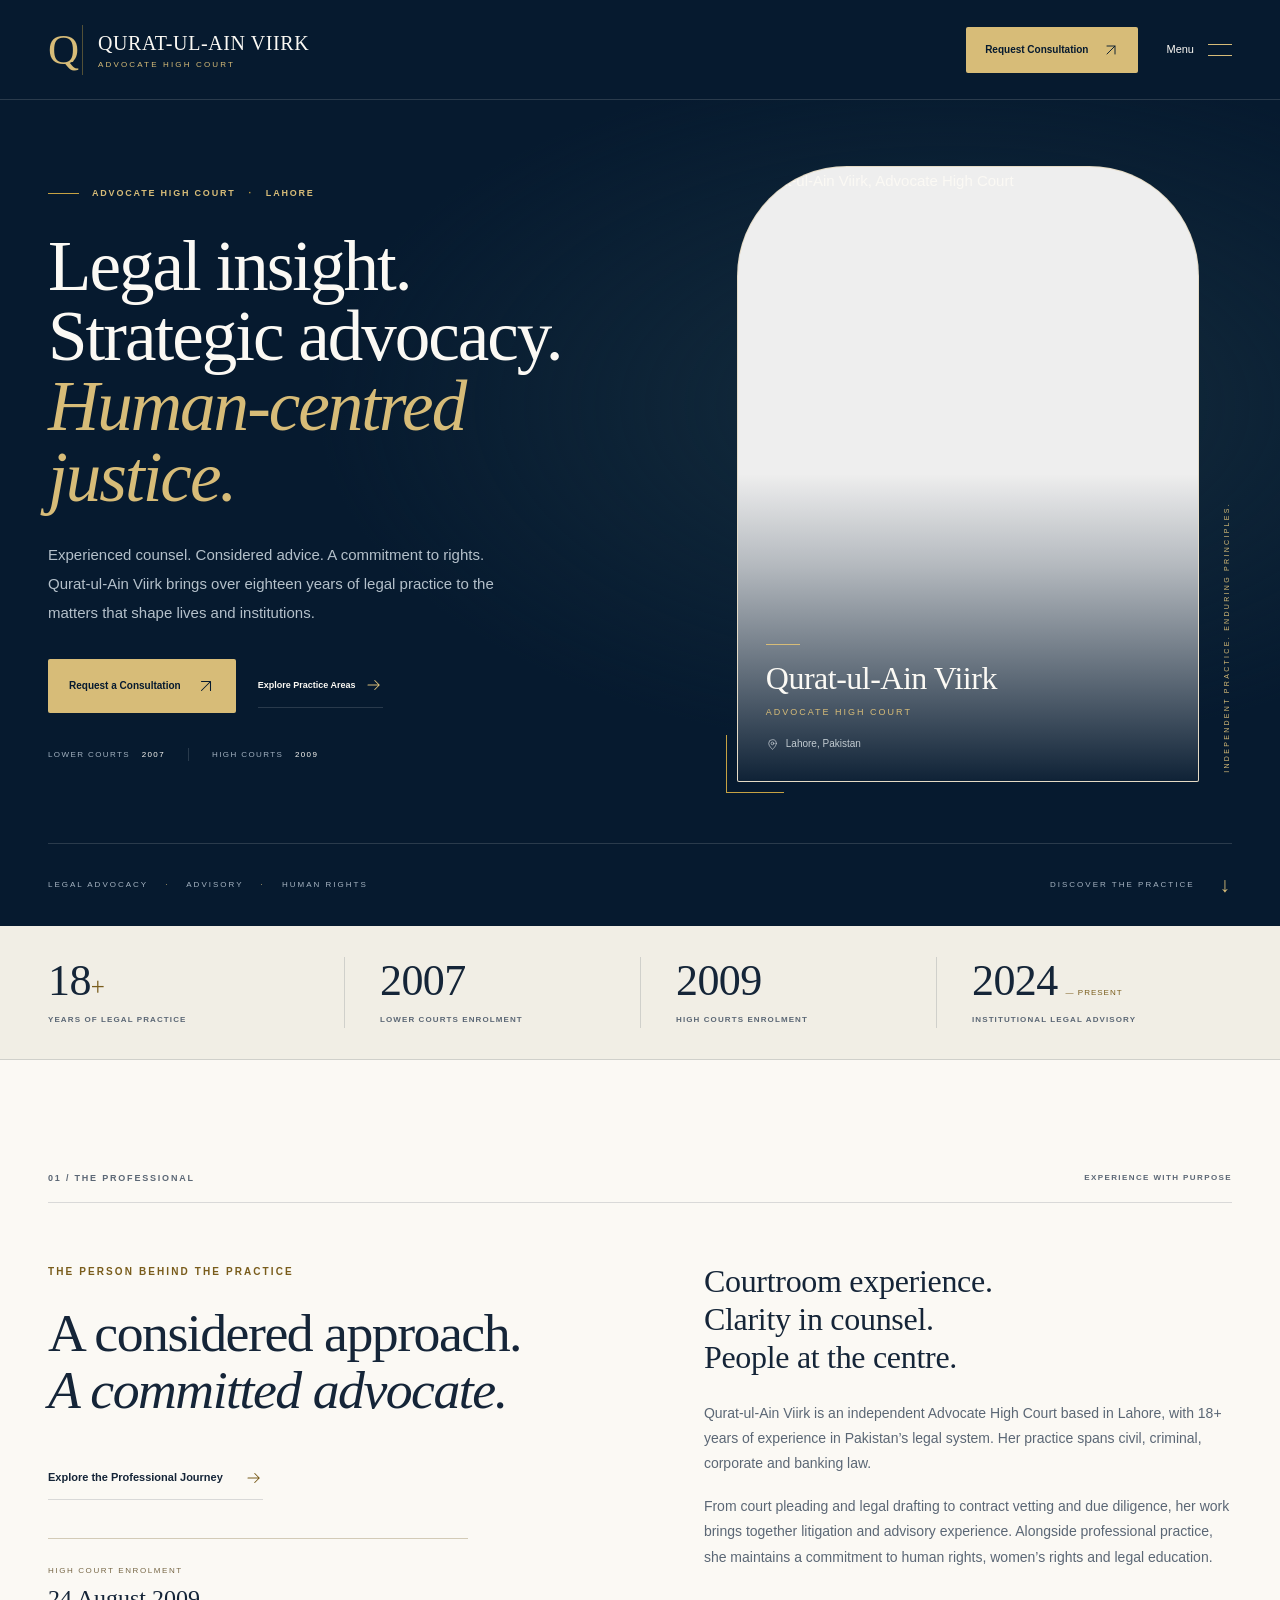
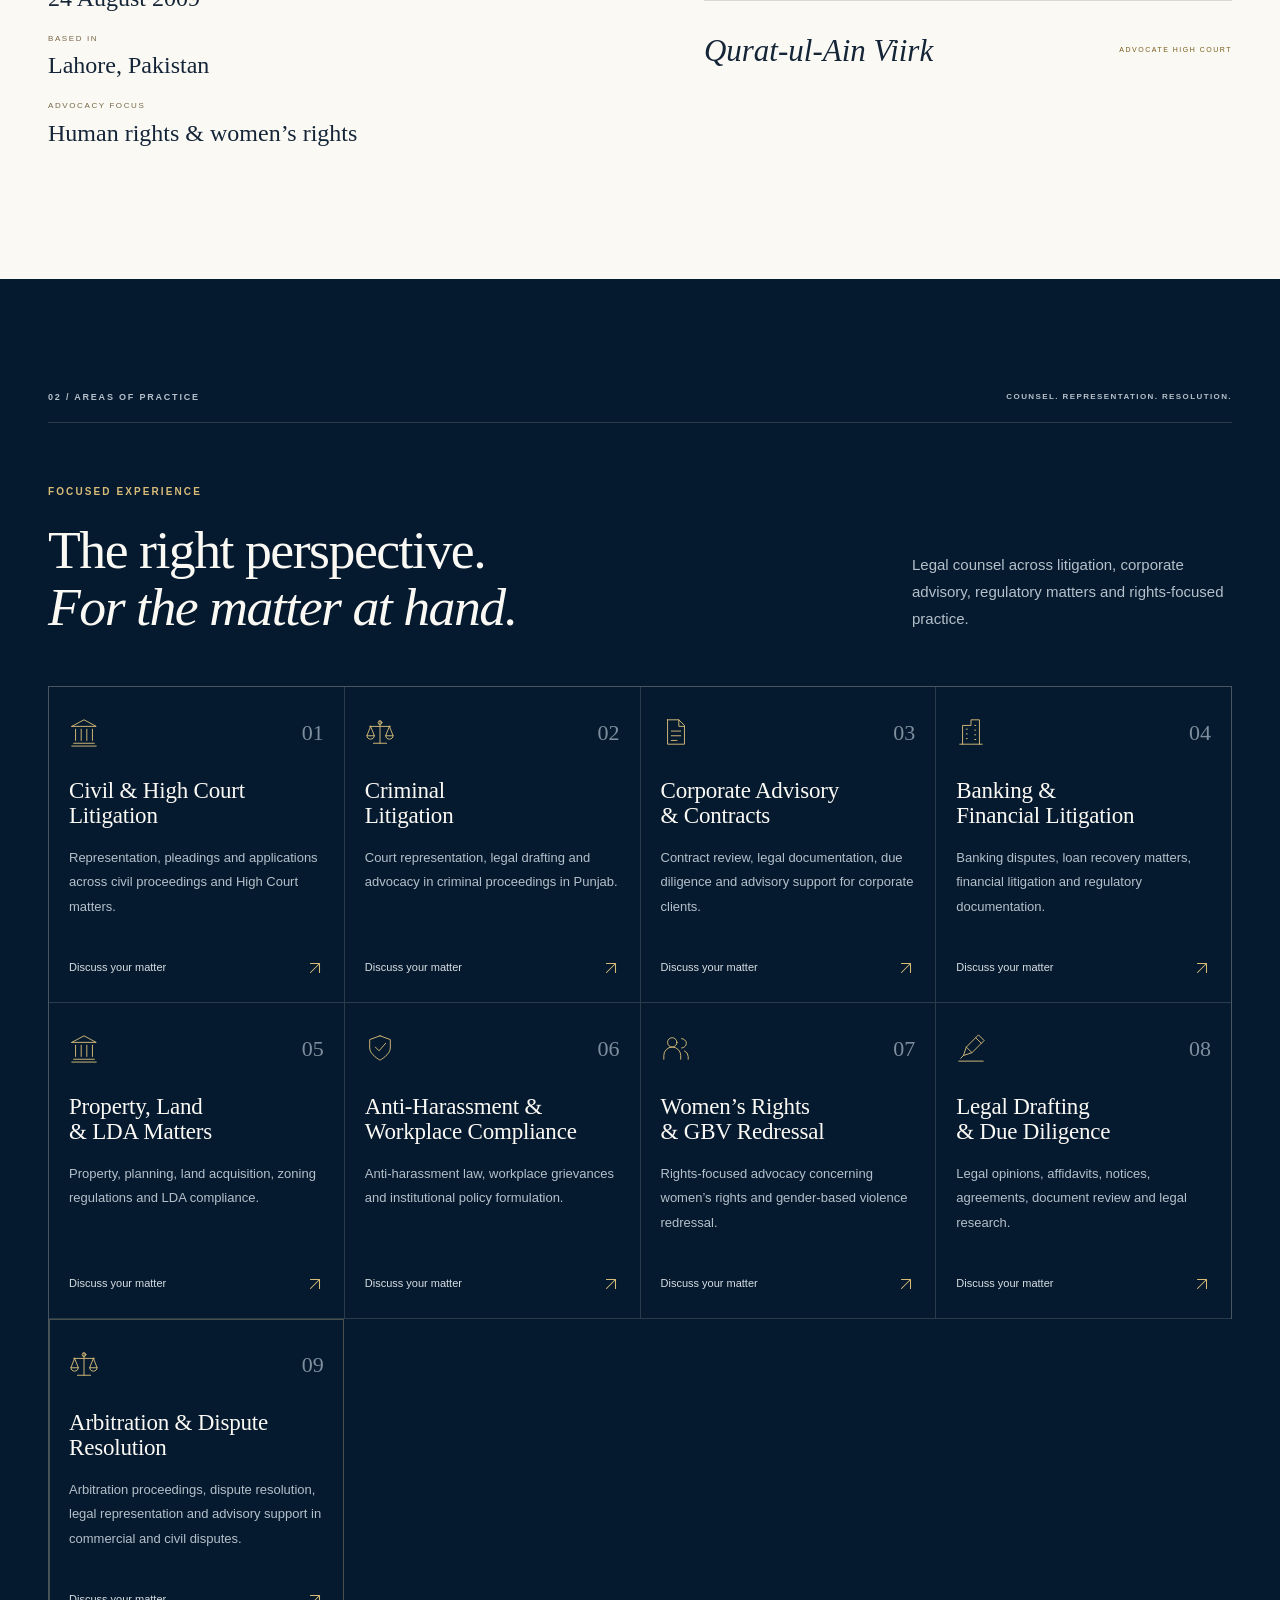
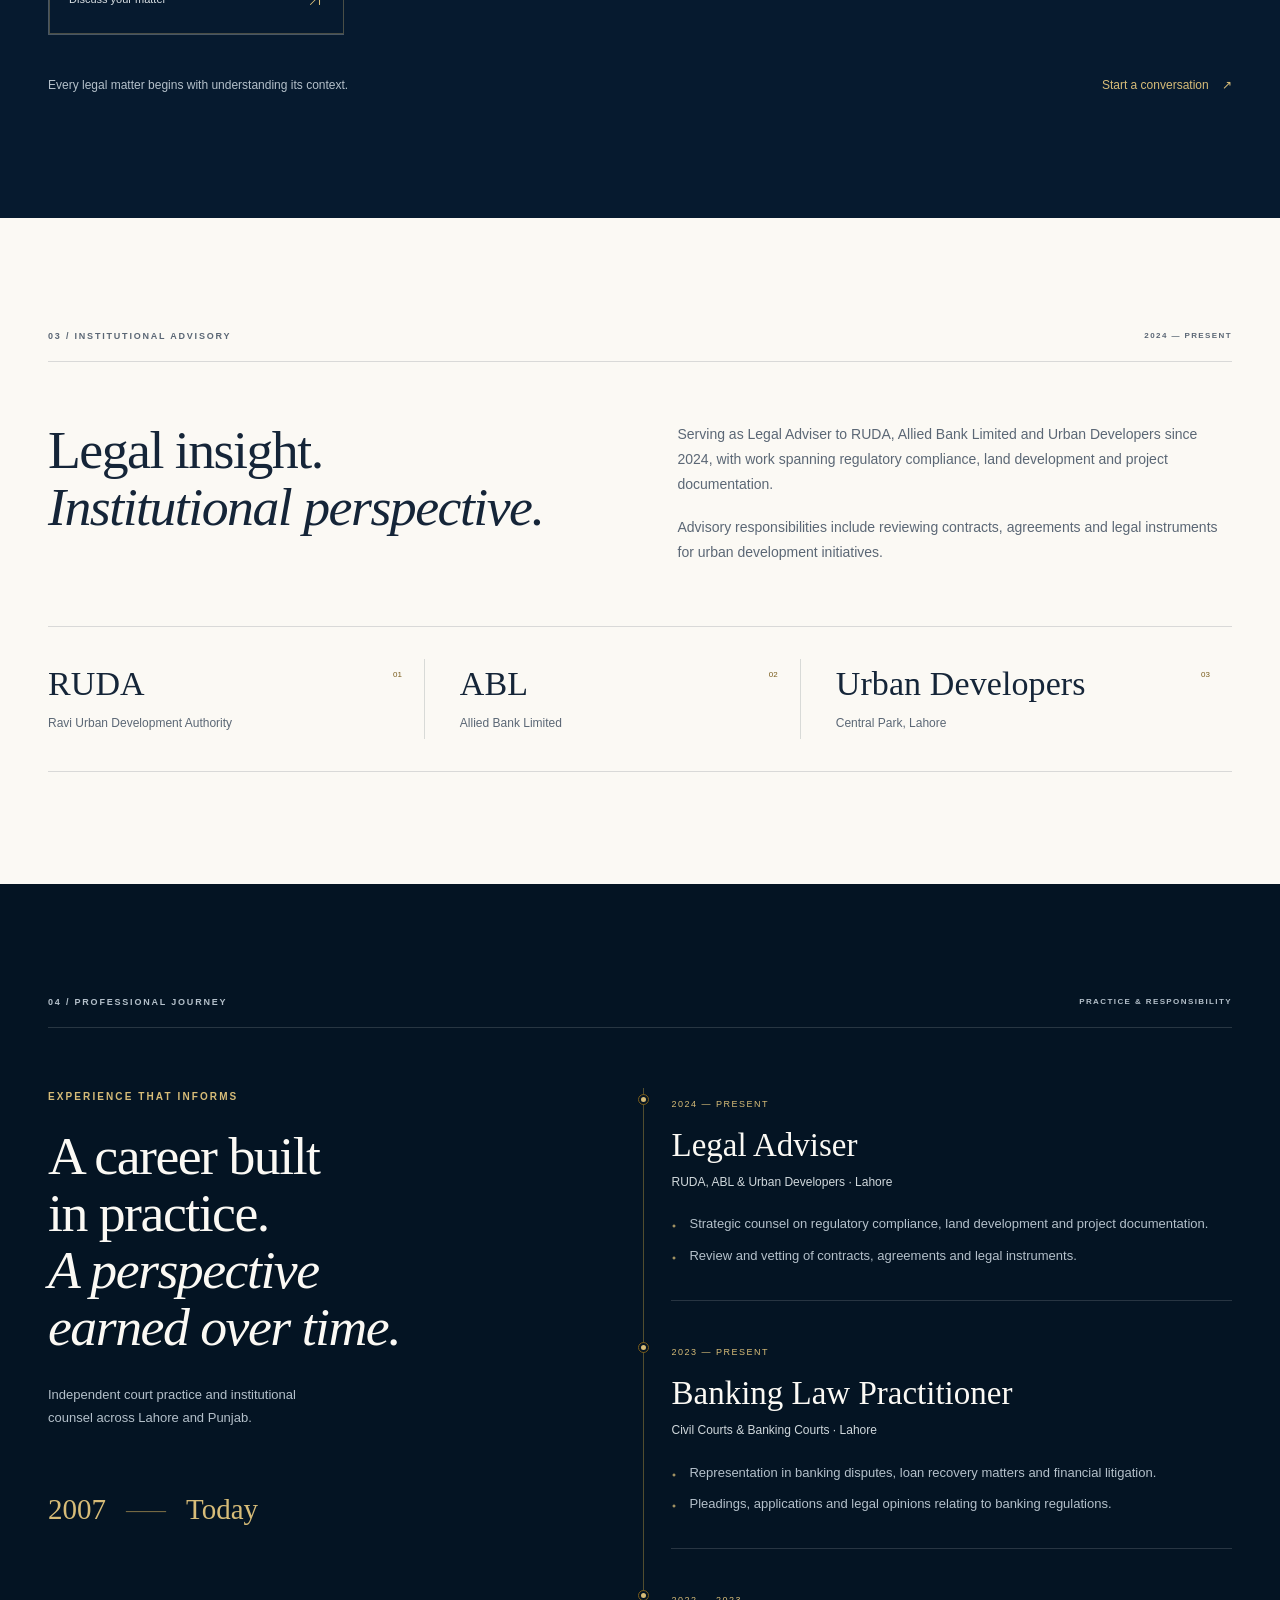
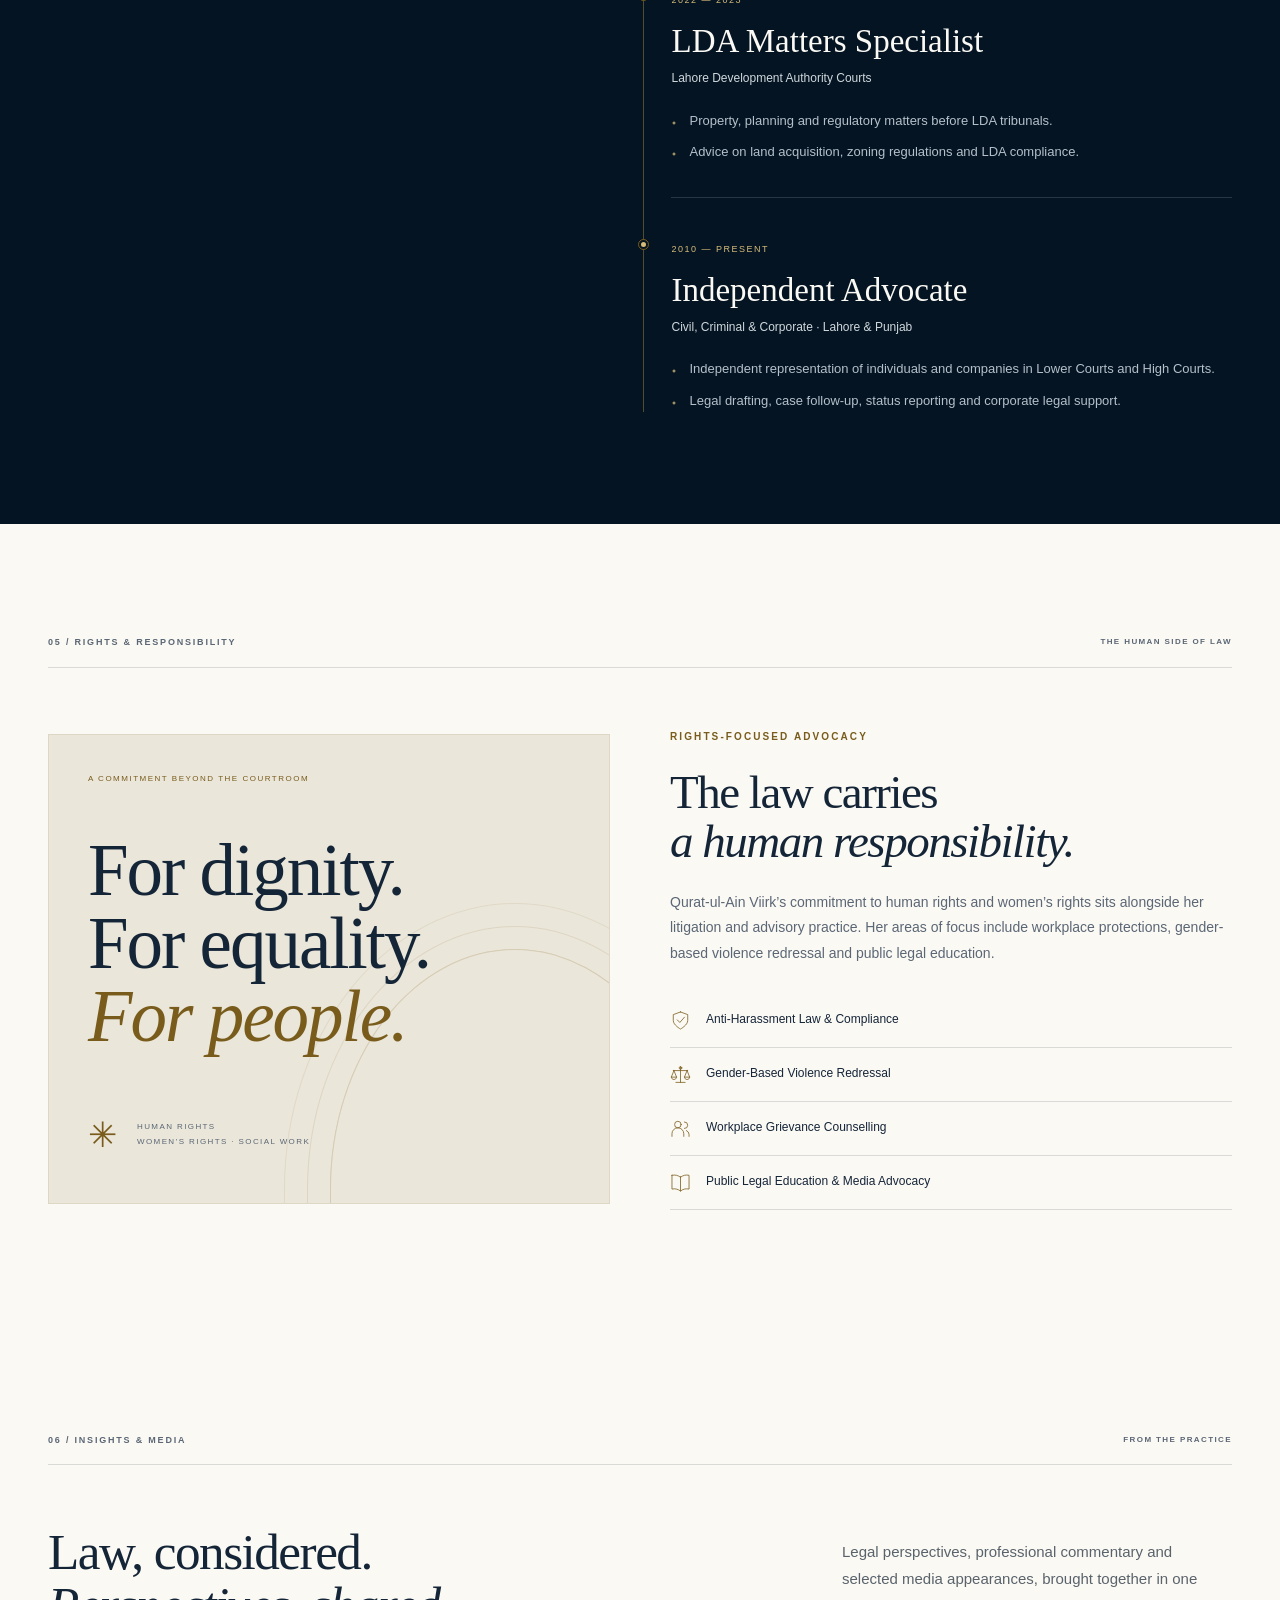
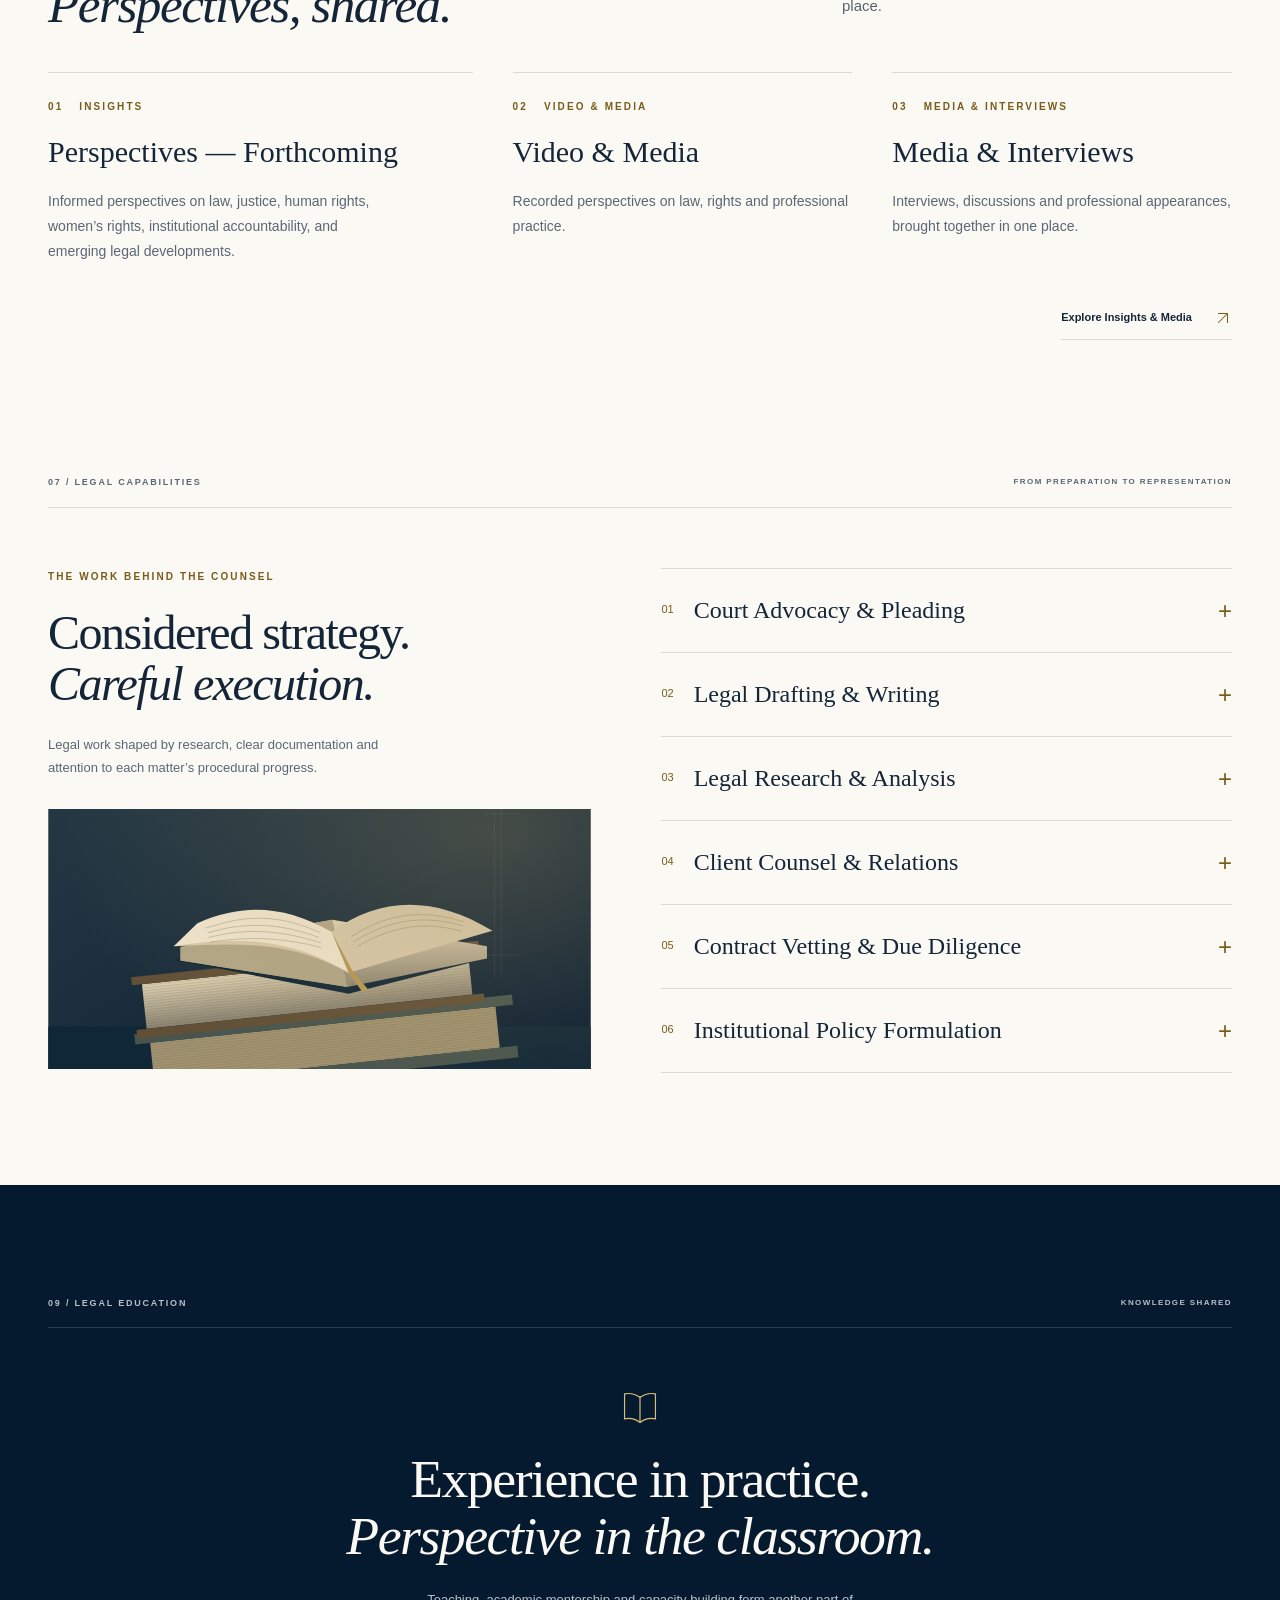
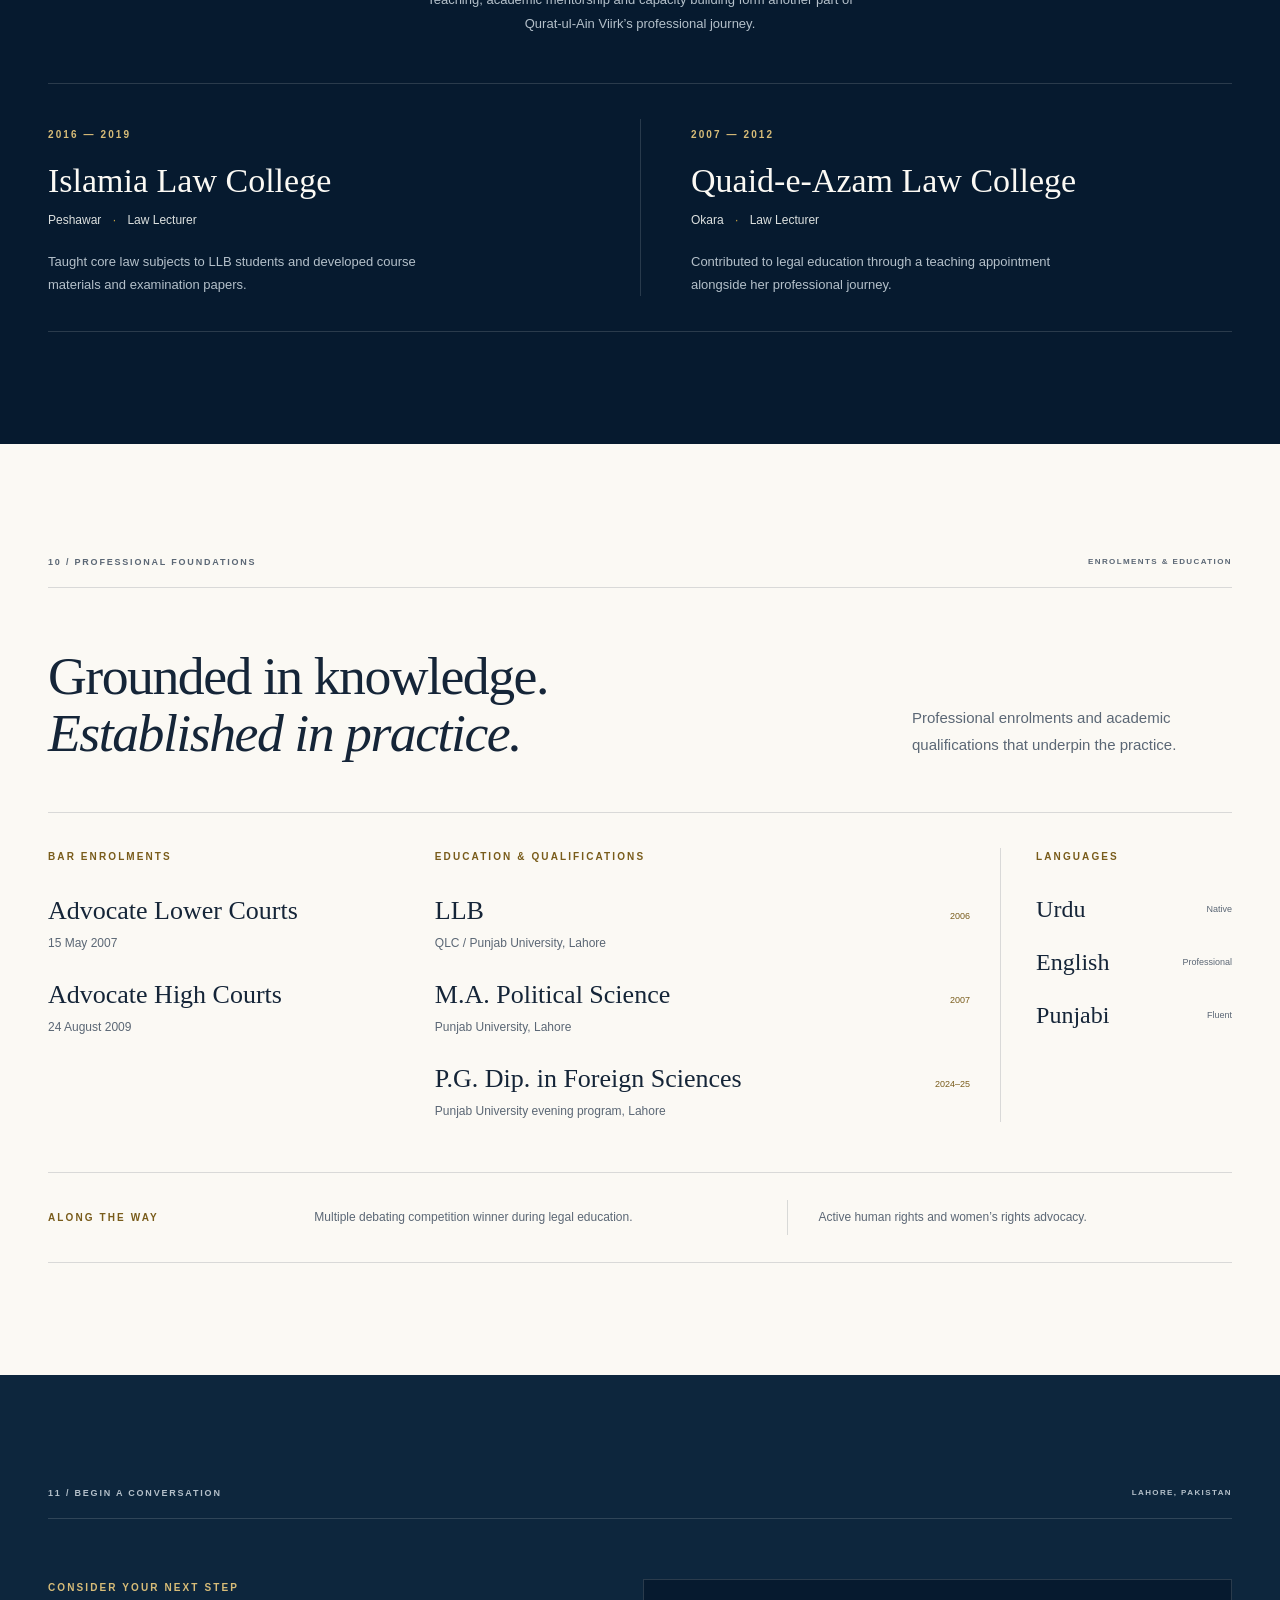
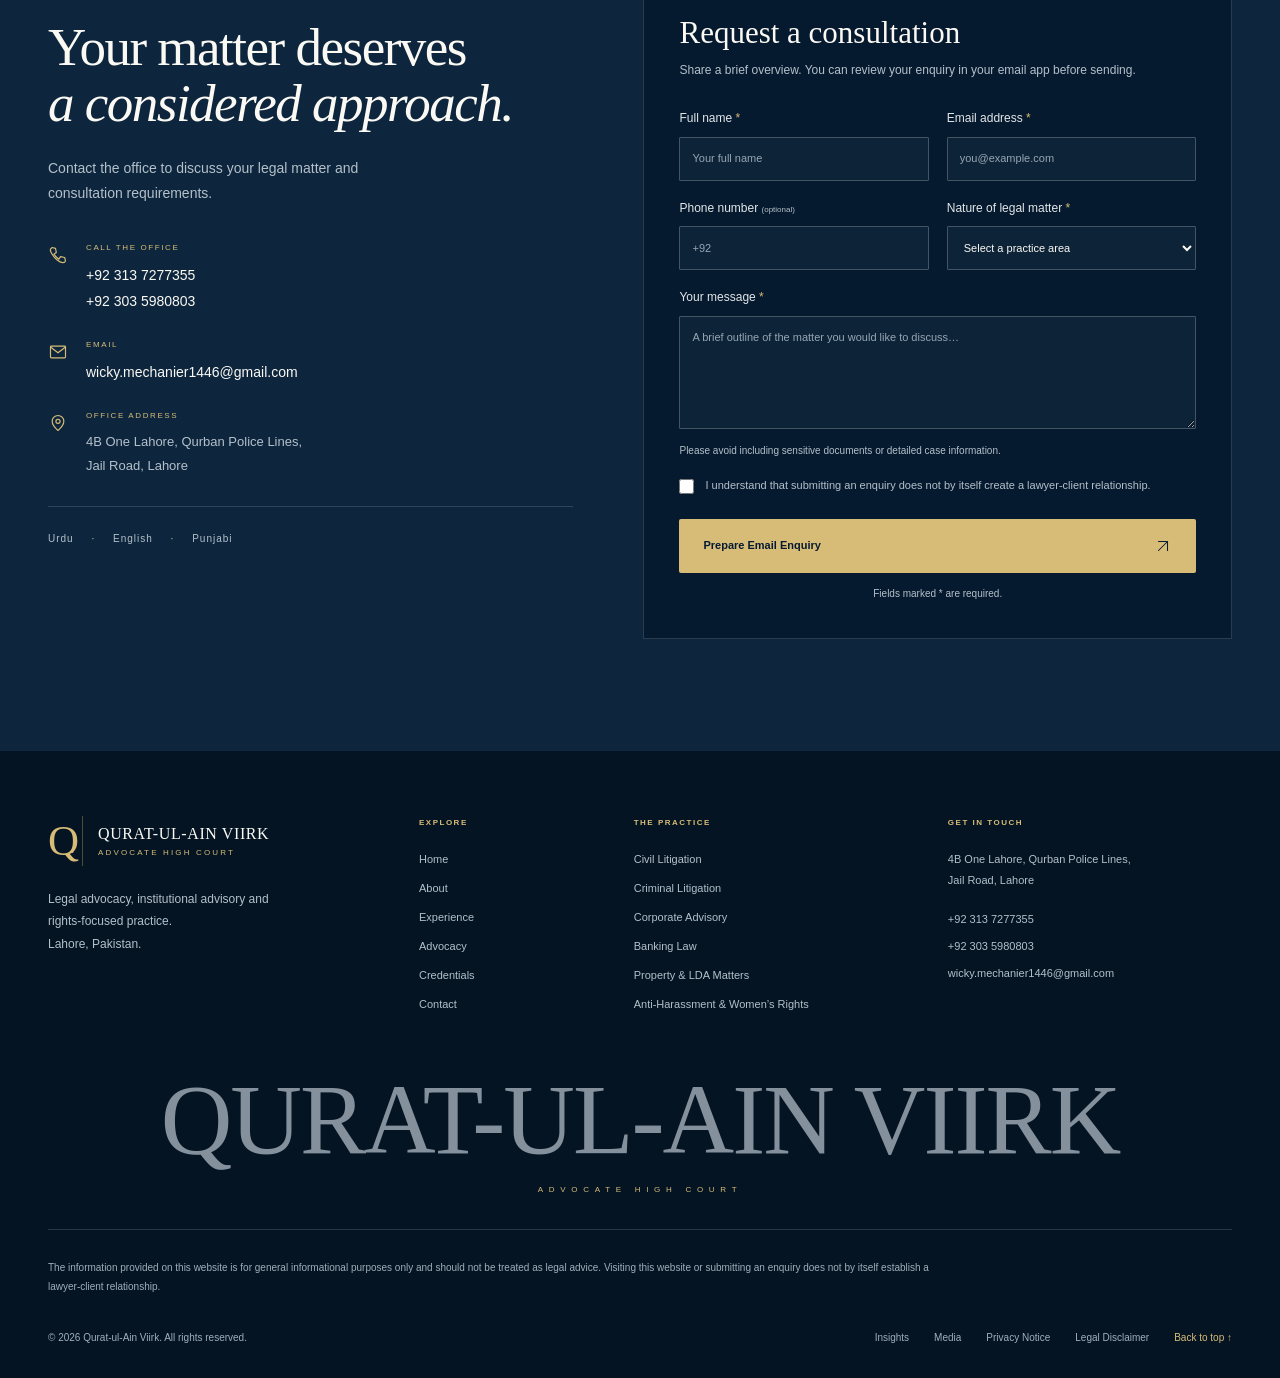
==== index.html @ 7ba07d38 "Add files via upload" ====
<!doctype html>
<html lang="en">
  <head>
    <meta charset="UTF-8" />
    <meta name="viewport" content="width=device-width, initial-scale=1" />
    <meta name="theme-color" content="#061a2f" />
    <title>
      Qurat-ul-Ain Viirk | Advocate High Court Lahore | Legal Advocacy &amp; Advisory
    </title>
    <meta
      name="description"
      content="Qurat-ul-Ain Viirk is an Advocate High Court in Lahore with 18+ years of legal experience across civil, criminal, banking, corporate, property and regulatory matters, alongside human rights and women's rights advocacy."
    />
    <meta property="og:type" content="website" />
    <meta property="og:locale" content="en_PK" />
    <meta property="og:title" content="Qurat-ul-Ain Viirk — Advocate High Court" />
    <meta
      property="og:description"
      content="Experienced legal advocacy and advisory in Lahore. Courtroom practice, institutional counsel and a commitment to human rights and women's rights."
    />
    <link rel="icon" type="image/svg+xml" href="assets/svg/favicon.svg" />
    <link
      rel="preload"
      href="assets/fonts/cormorant-garamond-medium.woff2"
      as="font"
      type="font/woff2"
      crossorigin
    />
    <link
      rel="preload"
      href="assets/fonts/manrope-variable.woff2"
      as="font"
      type="font/woff2"
      crossorigin
    />
    <link rel="stylesheet" href="style.css" />
<link rel="stylesheet" href="upgrade.css" />
    <link rel="stylesheet" href="home-insights-media.css" />
    <script src="script.js" defer></script>
    <script type="application/ld+json">
      {
        "@context": "https://schema.org",
        "@type": "Person",
        "name": "Qurat-ul-Ain Viirk",
        "jobTitle": "Advocate High Court",
        "telephone": ["+92 313 7277355", "+92 303 5980803"],
        "email": "wicky.mechanier1446@gmail.com",
        "address": {
          "@type": "PostalAddress",
          "streetAddress": "4B One Lahore, Qurban Police Lines, Jail Road",
          "addressLocality": "Lahore",
          "addressCountry": "PK"
        },
        "knowsLanguage": ["Urdu", "English", "Punjabi"]
      }
    </script>
  </head>
  <body>
    <a class="skip-link" href="#main">Skip to content</a>
    <svg
      class="icon-defs"
      xmlns="http://www.w3.org/2000/svg"
      aria-hidden="true"
    >
      <defs>
        <symbol id="icon-arrow" viewBox="0 0 24 24">
          <path d="M4 12h15m-6-6 6 6-6 6" />
        </symbol>
        <symbol id="icon-arrow-up" viewBox="0 0 24 24">
          <path d="M6 18 18 6M6 6h12v12" />
        </symbol>
        <symbol id="icon-columns" viewBox="0 0 32 32">
          <path
            d="m3 10 13-7 13 7H3Zm2 18h22M3 31h26M7 13v12m6-12v12m6-12v12m6-12v12"
          />
        </symbol>
        <symbol id="icon-scales" viewBox="0 0 32 32">
          <path
            d="M16 4v24M9 28h14M5 10h22M6 10l-4 10h8L6 10Zm20 0-4 10h8l-4-10ZM2 20c0 5 8 5 8 0m12 0c0 5 8 5 8 0"
          />
          <circle cx="16" cy="6" r="2" />
        </symbol>
        <symbol id="icon-document" viewBox="0 0 32 32">
          <path d="M7 3h12l6 6v20H7V3Zm12 0v7h6M11 15h10m-10 5h10m-10 5h6" />
        </symbol>
        <symbol id="icon-shield" viewBox="0 0 32 32">
          <path d="m16 3 11 4v9c0 7-11 13-11 13S5 23 5 16V7l11-4Z" />
          <path d="m11 15 4 4 7-8" />
        </symbol>
        <symbol id="icon-building" viewBox="0 0 32 32">
          <path
            d="M4 29h24M7 29V9h9V3h9v26M11 13h1m-1 5h1m-1 5h1m8-14h1m-1 5h1m-1 5h1m-1 5h1"
          />
        </symbol>
        <symbol id="icon-people" viewBox="0 0 32 32">
          <circle cx="12" cy="10" r="5" />
          <path
            d="M3 28v-4a9 9 0 0 1 18 0v4M22 6a5 5 0 0 1 0 10m3 3a7 7 0 0 1 4 6v3"
          />
        </symbol>
        <symbol id="icon-book" viewBox="0 0 32 32">
          <path
            d="M16 7v22M3 5c5-1 9 0 13 3 4-3 8-4 13-3v21c-5-1-9 0-13 3-4-3-8-4-13-3V5Z"
          />
        </symbol>
        <symbol id="icon-pen" viewBox="0 0 32 32">
          <path
            d="m8 24 3-9L24 2l6 6-13 13-9 3Zm3-9 6 6M21 5l6 6M3 30h26M8 24l-3 3"
          />
        </symbol>
        <symbol id="icon-pin" viewBox="0 0 24 24">
          <path d="M19 10c0 5-7 11-7 11S5 15 5 10a7 7 0 1 1 14 0Z" />
          <circle cx="12" cy="10" r="2.5" />
        </symbol>
        <symbol id="icon-phone" viewBox="0 0 24 24">
          <path
            d="m5 3 4 1 1 5-3 2c2 3 3 4 6 6l2-3 5 1 1 4c-1 3-5 3-10-1S2 7 3 5l2-2Z"
          />
        </symbol>
        <symbol id="icon-mail" viewBox="0 0 24 24">
          <rect x="3" y="5" width="18" height="14" rx="1" />
          <path d="m3 6 9 7 9-7" />
        </symbol>
      </defs>
    </svg>

    <header class="site-header" id="site-header">
      <div class="container header-inner">
        <a class="brand" href="#home" aria-label="Qurat-ul-Ain Viirk, home"
          ><span class="brand-mark" aria-hidden="true">Q<span>.</span></span
          ><span class="brand-type"
            >QURAT-UL-AIN VIIRK<small>ADVOCATE HIGH COURT</small></span
          ></a
        >
        <nav class="desktop-nav" aria-label="Main navigation"><a href="#about">Profile</a><a href="#practice">Practice</a><a href="#experience">Experience</a><a href="#advocacy">Advocacy</a><a href="insights-media.html">Insights &amp; Media</a><a href="#contact">Contact</a></nav>
        <a class="button button-gold header-cta" href="#contact"
          >Request Consultation<svg class="icon">
            <use href="#icon-arrow-up" /></svg
        ></a>
        <button
          class="menu-toggle"
          type="button"
          aria-label="Open navigation"
          aria-expanded="false"
          aria-controls="mobile-menu"
        >
          <span>Menu</span><span class="menu-lines" aria-hidden="true"></span>
        </button>
      </div>
      <div class="scroll-progress" aria-hidden="true"></div>
    </header>
    <dialog class="mobile-menu" id="mobile-menu" aria-label="Navigation">
      <div class="mobile-menu-top">
        <span class="eyebrow">QURAT-UL-AIN VIIRK</span
        ><button class="menu-close" type="button" aria-label="Close navigation">
          Close <span aria-hidden="true">×</span>
        </button>
      </div>
      <nav aria-label="Mobile navigation">
        <a href="#home">Home</a><a href="#about">About</a
        ><a href="#practice">Practice Areas</a
        ><a href="#experience">Experience</a><a href="#advocacy">Advocacy</a
        ><a href="#credentials">Credentials</a><a href="insights-media.html">Insights &amp; Media</a><a href="insights.html">Insights</a><a href="media.html">Media &amp; Interviews</a><a href="#contact">Contact</a>
      </nav>
      <a class="button button-gold" href="#contact"
        >Request a Consultation<svg class="icon">
          <use href="#icon-arrow-up" /></svg
      ></a>
      <p class="mobile-menu-location">Lahore, Pakistan · Advocate High Court</p>
    </dialog>

    <main id="main" tabindex="-1">
      <section class="hero dark" id="home" aria-labelledby="hero-title">
        <div class="container hero-grid">
          <div class="hero-copy">
            <p class="eyebrow hero-enter">
              <span class="eyebrow-line"></span>ADVOCATE HIGH COURT
              <span class="label-dot">·</span> LAHORE
            </p>
            <h1 id="hero-title" class="hero-enter">
              Legal insight.<br />Strategic advocacy.<br /><em>Human-centred</em
              ><br /><em>justice.</em>
            </h1>
            <p class="hero-description hero-enter">
              Experienced counsel. Considered advice. A commitment to rights.<br
                class="desktop-break"
              />
              Qurat-ul-Ain Viirk brings over eighteen years of legal practice to the
              matters that shape lives and institutions.
            </p>
            <div class="hero-actions hero-enter">
              <a class="button button-gold" href="#contact"
                >Request a Consultation<svg class="icon">
                  <use href="#icon-arrow-up" /></svg></a
              ><a class="text-link light-link" href="#practice"
                >Explore Practice Areas<svg class="icon">
                  <use href="#icon-arrow" /></svg
              ></a>
            </div>
            <div class="hero-enrolments hero-enter">
              <span>LOWER COURTS <b>2007</b></span
              ><i aria-hidden="true"></i><span>HIGH COURTS <b>2009</b></span>
            </div>
          </div>
          <figure class="hero-visual hero-enter">
            <div class="visual-frame">
              <!-- Supplied client portrait; original facial detail preserved. -->
              <picture class="client-portrait">
                <source type="image/avif" srcset="assets/images/portrait-480.avif 480w, assets/images/portrait-800.avif 800w, assets/images/portrait-1186.avif 1186w" sizes="(max-width: 700px) 90vw, (max-width: 1100px) 40vw, 440px">
                <source type="image/webp" srcset="assets/images/portrait-480.webp 480w, assets/images/portrait-800.webp 800w, assets/images/portrait-1186.webp 1186w" sizes="(max-width: 700px) 90vw, (max-width: 1100px) 40vw, 440px">
                <img src="assets/images/portrait-800.jpg" srcset="assets/images/portrait-480.jpg 480w, assets/images/portrait-800.jpg 800w, assets/images/portrait-1186.jpg 1186w" sizes="(max-width: 700px) 90vw, (max-width: 1100px) 40vw, 440px" width="1186" height="1582" alt="Qurat-ul-Ain Viirk, Advocate High Court" fetchpriority="high" decoding="async">
              </picture>
              <div class="profile-caption">
                <span class="caption-rule"></span>
                <h2>Qurat-ul-Ain Viirk</h2>
                <p>ADVOCATE HIGH COURT</p>
                <span class="caption-location"
                  ><svg class="icon"><use href="#icon-pin" /></svg>Lahore,
                  Pakistan</span
                >
              </div>
            </div>
            <span class="visual-side-note"
              >INDEPENDENT PRACTICE. ENDURING PRINCIPLES.</span
            >
            <span class="visual-corner" aria-hidden="true"></span>
          </figure>
        </div>
        <div class="container hero-bottom">
          <span>LEGAL ADVOCACY <i>·</i> ADVISORY <i>·</i> HUMAN RIGHTS</span
          ><a href="#about"
            >DISCOVER THE PRACTICE <span aria-hidden="true">↓</span></a
          >
        </div>
      </section>

      <div class="credibility-strip" aria-label="Professional overview">
        <div class="container credibility-grid">
          <div>
            <p>18<span>+</span></p>
            <span>YEARS OF LEGAL PRACTICE</span>
          </div>
          <div>
            <p>2007</p>
            <span>LOWER COURTS ENROLMENT</span>
          </div>
          <div>
            <p>2009</p>
            <span>HIGH COURTS ENROLMENT</span>
          </div>
          <div>
            <p>2024<span>— PRESENT</span></p>
            <span>INSTITUTIONAL LEGAL ADVISORY</span>
          </div>
        </div>
      </div>

      <section
        class="section profile-section"
        id="about"
        aria-labelledby="about-title"
      >
        <div class="container">
          <div class="section-label">
            <span>01 / THE PROFESSIONAL</span
            ><span>EXPERIENCE WITH PURPOSE</span>
          </div>
          <div class="profile-grid">
            <div data-reveal>
              <p class="eyebrow">THE PERSON BEHIND THE PRACTICE</p>
              <h2 id="about-title">
                A considered approach.<br /><em>A committed advocate.</em>
              </h2>
              <a class="text-link" href="#experience"
                >Explore the Professional Journey<svg class="icon">
                  <use href="#icon-arrow" /></svg
              ></a>
            <dl class="profile-facts"><div><dt>HIGH COURT ENROLMENT</dt><dd>24 August 2009</dd></div><div><dt>BASED IN</dt><dd>Lahore, Pakistan</dd></div><div><dt>ADVOCACY FOCUS</dt><dd>Human rights &amp; women’s rights</dd></div></dl></div>
            <div class="profile-copy" data-reveal>
              <p class="lead">
                Courtroom experience.<br />Clarity in counsel.<br />People at
                the centre.
              </p>
              <p>
                Qurat-ul-Ain Viirk is an independent Advocate High Court based in
                Lahore, with 18+ years of experience in Pakistan’s legal system.
                Her practice spans civil, criminal, corporate and banking law.
              </p>
              <p>
                From court pleading and legal drafting to contract vetting and
                due diligence, her work brings together litigation and advisory
                experience. Alongside professional practice, she maintains a
                commitment to human rights, women’s rights and legal education.
              </p>
              <div class="profile-signoff">
                <span>Qurat-ul-Ain Viirk</span><small>ADVOCATE HIGH COURT</small>
              </div>
            </div>
          </div>
        </div>
      </section>

      <section
        class="section practice-section dark"
        id="practice"
        aria-labelledby="practice-title"
      >
        <div class="container">
          <div class="section-label">
            <span>02 / AREAS OF PRACTICE</span
            ><span>COUNSEL. REPRESENTATION. RESOLUTION.</span>
          </div>
          <div class="section-heading" data-reveal>
            <div>
              <p class="eyebrow">FOCUSED EXPERIENCE</p>
              <h2 id="practice-title">
                The right perspective.<br /><em>For the matter at hand.</em>
              </h2>
            </div>
            <p>
              Legal counsel across litigation, corporate advisory, regulatory
              matters and rights-focused practice.
            </p>
          </div>
          <div class="practice-grid">
            <a
              class="practice-card"
              href="#contact"
              data-matter="Civil Matter"
              data-reveal
              ><div class="card-top">
                <svg class="practice-icon"><use href="#icon-columns" /></svg
                ><span>01</span>
              </div>
              <h3>Civil &amp; High Court<br />Litigation</h3>
              <p>
                Representation, pleadings and applications across civil
                proceedings and High Court matters.
              </p>
              <span class="card-link"
                >Discuss your matter<svg class="icon">
                  <use href="#icon-arrow-up" /></svg></span
            ></a>
            <a
              class="practice-card"
              href="#contact"
              data-matter="Criminal Matter"
              data-reveal
              ><div class="card-top">
                <svg class="practice-icon"><use href="#icon-scales" /></svg
                ><span>02</span>
              </div>
              <h3>Criminal<br />Litigation</h3>
              <p>
                Court representation, legal drafting and advocacy in criminal
                proceedings in Punjab.
              </p>
              <span class="card-link"
                >Discuss your matter<svg class="icon">
                  <use href="#icon-arrow-up" /></svg></span
            ></a>
            <a
              class="practice-card"
              href="#contact"
              data-matter="Corporate / Contract Matter"
              data-reveal
              ><div class="card-top">
                <svg class="practice-icon"><use href="#icon-document" /></svg
                ><span>03</span>
              </div>
              <h3>Corporate Advisory<br />&amp; Contracts</h3>
              <p>
                Contract review, legal documentation, due diligence and advisory
                support for corporate clients.
              </p>
              <span class="card-link"
                >Discuss your matter<svg class="icon">
                  <use href="#icon-arrow-up" /></svg></span
            ></a>
            <a
              class="practice-card"
              href="#contact"
              data-matter="Banking Matter"
              data-reveal
              ><div class="card-top">
                <svg class="practice-icon"><use href="#icon-building" /></svg
                ><span>04</span>
              </div>
              <h3>Banking &amp;<br />Financial Litigation</h3>
              <p>
                Banking disputes, loan recovery matters, financial litigation
                and regulatory documentation.
              </p>
              <span class="card-link"
                >Discuss your matter<svg class="icon">
                  <use href="#icon-arrow-up" /></svg></span
            ></a>
            <a
              class="practice-card"
              href="#contact"
              data-matter="Property / LDA Matter"
              data-reveal
              ><div class="card-top">
                <svg class="practice-icon"><use href="#icon-columns" /></svg
                ><span>05</span>
              </div>
              <h3>Property, Land<br />&amp; LDA Matters</h3>
              <p>
                Property, planning, land acquisition, zoning regulations and LDA
                compliance.
              </p>
              <span class="card-link"
                >Discuss your matter<svg class="icon">
                  <use href="#icon-arrow-up" /></svg></span
            ></a>
            <a
              class="practice-card"
              href="#contact"
              data-matter="Workplace / Anti-Harassment"
              data-reveal
              ><div class="card-top">
                <svg class="practice-icon"><use href="#icon-shield" /></svg
                ><span>06</span>
              </div>
              <h3>Anti-Harassment &amp;<br />Workplace Compliance</h3>
              <p>
                Anti-harassment law, workplace grievances and institutional
                policy formulation.
              </p>
              <span class="card-link"
                >Discuss your matter<svg class="icon">
                  <use href="#icon-arrow-up" /></svg></span
            ></a>
            <a
              class="practice-card"
              href="#contact"
              data-matter="Women's Rights / GBV"
              data-reveal
              ><div class="card-top">
                <svg class="practice-icon"><use href="#icon-people" /></svg
                ><span>07</span>
              </div>
              <h3>Women’s Rights<br />&amp; GBV Redressal</h3>
              <p>
                Rights-focused advocacy concerning women’s rights and
                gender-based violence redressal.
              </p>
              <span class="card-link"
                >Discuss your matter<svg class="icon">
                  <use href="#icon-arrow-up" /></svg></span
            ></a>
            <a
              class="practice-card"
              href="#contact"
              data-matter="Other"
              data-reveal
              ><div class="card-top">
                <svg class="practice-icon"><use href="#icon-pen" /></svg
                ><span>08</span>
              </div>
              <h3>Legal Drafting<br />&amp; Due Diligence</h3>
              <p>
                Legal opinions, affidavits, notices, agreements, document review
                and legal research.
              </p>
              <span class="card-link"
                >Discuss your matter<svg class="icon">
                  <use href="#icon-arrow-up" /></svg></span
            ></a>
            <a
              class="practice-card"
              href="#contact"
              data-matter="Arbitration &amp; Dispute Resolution"
              data-reveal
              ><div class="card-top">
                <svg class="practice-icon"><use href="#icon-scales" /></svg
                ><span>09</span>
              </div>
              <h3>Arbitration &amp; Dispute Resolution</h3>
              <p>
                Arbitration proceedings, dispute resolution, legal
                representation and advisory support in commercial and civil
                disputes.
              </p>
              <span class="card-link"
                >Discuss your matter<svg class="icon">
                  <use href="#icon-arrow-up" /></svg></span
            ></a>
          </div>
          <p class="practice-note">
            Every legal matter begins with understanding its context.<a
              href="#contact"
              >Start a conversation <span aria-hidden="true">↗</span></a
            >
          </p>
        </div>
      </section>

      <section
        class="section advisory-section"
        aria-labelledby="advisory-title"
      >
        <div class="container">
          <div class="section-label">
            <span>03 / INSTITUTIONAL ADVISORY</span><span>2024 — PRESENT</span>
          </div>
          <div class="advisory-intro" data-reveal>
            <h2 id="advisory-title">
              Legal insight.<br /><em>Institutional perspective.</em>
            </h2>
            <div>
              <p>
                Serving as Legal Adviser to RUDA, Allied Bank Limited and Urban
                Developers since 2024, with work spanning regulatory compliance,
                land development and project documentation.
              </p>
              <p>
                Advisory responsibilities include reviewing contracts,
                agreements and legal instruments for urban development
                initiatives.
              </p>
            </div>
          </div>
          <div class="institutions" data-reveal>
            <div>
              <span class="institution-index">01</span>
              <h3>RUDA</h3>
              <p>Ravi Urban Development Authority</p>
            </div>
            <div>
              <span class="institution-index">02</span>
              <h3>ABL</h3>
              <p>Allied Bank Limited</p>
            </div>
            <div>
              <span class="institution-index">03</span>
              <h3>Urban Developers</h3>
              <p>Central Park, Lahore</p>
            </div>
          </div>
        </div>
      </section>

      <section
        class="section experience-section dark"
        id="experience"
        aria-labelledby="experience-title"
      >
        <div class="container">
          <div class="section-label">
            <span>04 / PROFESSIONAL JOURNEY</span
            ><span>PRACTICE &amp; RESPONSIBILITY</span>
          </div>
          <div class="experience-grid">
            <div class="experience-intro" data-reveal>
              <p class="eyebrow">EXPERIENCE THAT INFORMS</p>
              <h2 id="experience-title">
                A career built<br />in practice.<br /><em
                  >A perspective<br />earned over time.</em
                >
              </h2>
              <p>
                Independent court practice and institutional counsel across
                Lahore and Punjab.
              </p>
              <div class="journey-mark">
                <span>2007</span><span aria-hidden="true">——</span
                ><span>Today</span>
              </div>
            </div>
            <ol class="timeline">
              <li data-reveal>
                <span class="timeline-date">2024 — PRESENT</span>
                <h3>Legal Adviser</h3>
                <p class="timeline-context">
                  RUDA, ABL &amp; Urban Developers · Lahore
                </p>
                <ul>
                  <li>
                    Strategic counsel on regulatory compliance, land development
                    and project documentation.
                  </li>
                  <li>
                    Review and vetting of contracts, agreements and legal
                    instruments.
                  </li>
                </ul>
              </li>
              <li data-reveal>
                <span class="timeline-date">2023 — PRESENT</span>
                <h3>Banking Law Practitioner</h3>
                <p class="timeline-context">
                  Civil Courts &amp; Banking Courts · Lahore
                </p>
                <ul>
                  <li>
                    Representation in banking disputes, loan recovery matters
                    and financial litigation.
                  </li>
                  <li>
                    Pleadings, applications and legal opinions relating to
                    banking regulations.
                  </li>
                </ul>
              </li>
              <li data-reveal>
                <span class="timeline-date">2022 — 2023</span>
                <h3>LDA Matters Specialist</h3>
                <p class="timeline-context">
                  Lahore Development Authority Courts
                </p>
                <ul>
                  <li>
                    Property, planning and regulatory matters before LDA
                    tribunals.
                  </li>
                  <li>
                    Advice on land acquisition, zoning regulations and LDA
                    compliance.
                  </li>
                </ul>
              </li>
              <li data-reveal>
                <span class="timeline-date">2010 — PRESENT</span>
                <h3>Independent Advocate</h3>
                <p class="timeline-context">
                  Civil, Criminal &amp; Corporate · Lahore &amp; Punjab
                </p>
                <ul>
                  <li>
                    Independent representation of individuals and companies in
                    Lower Courts and High Courts.
                  </li>
                  <li>
                    Legal drafting, case follow-up, status reporting and
                    corporate legal support.
                  </li>
                </ul>
              </li>
            </ol>
          </div>
        </div>
      </section>

      <section
        class="section advocacy-section"
        id="advocacy"
        aria-labelledby="advocacy-title"
      >
        <div class="container">
          <div class="section-label">
            <span>05 / RIGHTS &amp; RESPONSIBILITY</span
            ><span>THE HUMAN SIDE OF LAW</span>
          </div>
          <div class="advocacy-grid">
            <div class="advocacy-statement" data-reveal>
              <span class="statement-top"
                >A COMMITMENT BEYOND THE COURTROOM</span
              >
              <p>For dignity.<br />For equality.<br /><em>For people.</em></p>
              <div class="statement-bottom">
                <span class="small-star" aria-hidden="true">✳</span
                ><span>HUMAN RIGHTS<br />WOMEN’S RIGHTS · SOCIAL WORK</span>
              </div>
            </div>
            <div class="advocacy-copy" data-reveal>
              <p class="eyebrow">RIGHTS-FOCUSED ADVOCACY</p>
              <h2 id="advocacy-title">
                The law carries<br /><em>a human responsibility.</em>
              </h2>
              <p>
                Qurat-ul-Ain Viirk’s commitment to human rights and women’s rights
                sits alongside her litigation and advisory practice. Her areas
                of focus include workplace protections, gender-based violence
                redressal and public legal education.
              </p>
              <div class="advocacy-points">
                <div>
                  <svg class="icon"><use href="#icon-shield" /></svg
                  ><span>Anti-Harassment Law &amp; Compliance</span>
                </div>
                <div>
                  <svg class="icon"><use href="#icon-scales" /></svg
                  ><span>Gender-Based Violence Redressal</span>
                </div>
                <div>
                  <svg class="icon"><use href="#icon-people" /></svg
                  ><span>Workplace Grievance Counselling</span>
                </div>
                <div>
                  <svg class="icon"><use href="#icon-book" /></svg
                  ><span>Public Legal Education &amp; Media Advocacy</span>
                </div>
              </div>
            </div>
          </div>
        </div>
      </section>

<section class="section publication-section home-insights-media" id="insights" aria-labelledby="insights-title">
        <div class="container">
          <div class="section-label"><span>06 / INSIGHTS &amp; MEDIA</span><span>FROM THE PRACTICE</span></div>
          <div class="publication-heading home-media-intro" data-reveal>
            <div><h2 id="insights-title">Law, considered.<br><em>Perspectives, shared.</em></h2></div>
            <p>Legal perspectives, professional commentary and selected media appearances, brought together in one place.</p>
          </div>
          <ol class="home-media-previews" role="list" aria-label="Explore the three content areas">
            <li class="home-media-preview" data-reveal>
              <p class="eyebrow home-media-kicker"><span aria-hidden="true">01</span><span>INSIGHTS</span></p>
              <h3><a href="insights-media.html#hub-latest">Perspectives — Forthcoming</a></h3>
              <p>Informed perspectives on law, justice, human rights, women’s rights, institutional accountability, and emerging legal developments.</p>
            </li>
            <li class="home-media-preview" data-reveal>
              <p class="eyebrow home-media-kicker"><span aria-hidden="true">02</span><span>VIDEO &amp; MEDIA</span></p>
              <h3><a href="insights-media.html#hub-video">Video &amp; Media</a></h3>
              <p>Recorded perspectives on law, rights and professional practice.</p>
            </li>
            <li class="home-media-preview" data-reveal>
              <p class="eyebrow home-media-kicker"><span aria-hidden="true">03</span><span>MEDIA &amp; INTERVIEWS</span></p>
              <h3><a href="insights-media.html#hub-interviews">Media &amp; Interviews</a></h3>
              <p>Interviews, discussions and professional appearances, brought together in one place.</p>
            </li>
          </ol>
          <div class="home-media-footer" data-reveal><a class="text-link" href="insights-media.html">Explore Insights &amp; Media <svg class="icon" aria-hidden="true"><use href="#icon-arrow-up" /></svg></a></div>
        </div>
      </section>      <section
        class="section capabilities-section"
        aria-labelledby="capabilities-title"
      >
        <div class="container">
          <div class="section-label">
            <span>07 / LEGAL CAPABILITIES</span
            ><span>FROM PREPARATION TO REPRESENTATION</span>
          </div>
          <div class="capabilities-grid">
            <div data-reveal>
              <p class="eyebrow">THE WORK BEHIND THE COUNSEL</p>
              <h2 id="capabilities-title">
                Considered strategy.<br /><em>Careful execution.</em>
              </h2>
              <p>
                Legal work shaped by research, clear documentation and attention
                to each matter’s procedural progress.
              </p>
              <img
                src="assets/svg/legal-study.svg"
                alt="Editorial illustration of an open volume resting on bound legal books"
                width="800"
                height="520"
                loading="lazy"
                class="study-image"
              />
            </div>
            <div class="capability-list" data-reveal>
              <details>
                <summary>
                  <span>01</span>
                  <h3>Court Advocacy &amp; Pleading</h3>
                  <span class="expand-icon" aria-hidden="true">+</span>
                </summary>
                <p>
                  Representation, pleading and argument before competent courts,
                  with ongoing follow-up on case progress.
                </p>
              </details>
              <details>
                <summary>
                  <span>02</span>
                  <h3>Legal Drafting &amp; Writing</h3>
                  <span class="expand-icon" aria-hidden="true">+</span>
                </summary>
                <p>
                  Applications, affidavits, chamber summons, notices of motion,
                  replies and property-related documents.
                </p>
              </details>
              <details>
                <summary>
                  <span>03</span>
                  <h3>Legal Research &amp; Analysis</h3>
                  <span class="expand-icon" aria-hidden="true">+</span>
                </summary>
                <p>
                  Research and review of legal questions to inform opinions,
                  drafting and court submissions.
                </p>
              </details>
              <details>
                <summary>
                  <span>04</span>
                  <h3>Client Counsel &amp; Relations</h3>
                  <span class="expand-icon" aria-hidden="true">+</span>
                </summary>
                <p>
                  Legal opinions, client advisory and case-status reports for
                  individuals, companies and senior counsel.
                </p>
              </details>
              <details>
                <summary>
                  <span>05</span>
                  <h3>Contract Vetting &amp; Due Diligence</h3>
                  <span class="expand-icon" aria-hidden="true">+</span>
                </summary>
                <p>
                  Review of agreements and legal documents, with opinions and
                  suggestions for corporate and institutional matters.
                </p>
              </details>
              <details>
                <summary>
                  <span>06</span>
                  <h3>Institutional Policy Formulation</h3>
                  <span class="expand-icon" aria-hidden="true">+</span>
                </summary>
                <p>
                  Policy formulation and advisory work relating to institutional
                  responsibilities, compliance and workplace concerns.
                </p>
              </details>
            </div>
          </div>
        </div>
      </section>

      <section
        class="section teaching-section dark"
        aria-labelledby="teaching-title"
      >
        <div class="container">
          <div class="section-label">
            <span>09 / LEGAL EDUCATION</span><span>KNOWLEDGE SHARED</span>
          </div>
          <div class="teaching-intro" data-reveal>
            <svg class="teaching-icon"><use href="#icon-book" /></svg>
            <h2 id="teaching-title">
              Experience in practice.<br /><em
                >Perspective in the classroom.</em
              >
            </h2>
            <p>
              Teaching, academic mentorship and capacity building form another
              part of Qurat-ul-Ain Viirk’s professional journey.
            </p>
          </div>
          <div class="teaching-grid">
            <article data-reveal>
              <span class="eyebrow">2016 — 2019</span>
              <h3>Islamia Law College</h3>
              <p class="teaching-location">
                Peshawar <span>·</span> Law Lecturer
              </p>
              <p>
                Taught core law subjects to LLB students and developed course
                materials and examination papers.
              </p>
            </article>
            <article data-reveal>
              <span class="eyebrow">2007 — 2012</span>
              <h3>Quaid-e-Azam Law College</h3>
              <p class="teaching-location">Okara <span>·</span> Law Lecturer</p>
              <p>
                Contributed to legal education through a teaching appointment
                alongside her professional journey.
              </p>
            </article>
          </div>
        </div>
      </section>

      <section
        class="section credentials-section"
        id="credentials"
        aria-labelledby="credentials-title"
      >
        <div class="container">
          <div class="section-label">
            <span>10 / PROFESSIONAL FOUNDATIONS</span
            ><span>ENROLMENTS &amp; EDUCATION</span>
          </div>
          <div class="section-heading" data-reveal>
            <h2 id="credentials-title">
              Grounded in knowledge.<br /><em>Established in practice.</em>
            </h2>
            <p>
              Professional enrolments and academic qualifications that underpin
              the practice.
            </p>
          </div>
          <div class="credentials-grid" data-reveal>
            <div class="credential-column">
              <h3 class="eyebrow">BAR ENROLMENTS</h3>
              <div class="credential">
                <p>Advocate Lower Courts</p>
                <span>15 May 2007</span>
              </div>
              <div class="credential">
                <p>Advocate High Courts</p>
                <span>24 August 2009</span>
              </div>
            </div>
            <div class="credential-column">
              <h3 class="eyebrow">EDUCATION &amp; QUALIFICATIONS</h3>
              <div class="credential">
                <p>LLB <span class="credential-year">2006</span></p>
                <span>QLC / Punjab University, Lahore</span>
              </div>
              <div class="credential">
                <p>
                  M.A. Political Science
                  <span class="credential-year">2007</span>
                </p>
                <span>Punjab University, Lahore</span>
              </div>
              <div class="credential">
                <p>
                  P.G. Dip. in Foreign Sciences
                  <span class="credential-year">2024–25</span>
                </p>
                <span>Punjab University evening program, Lahore</span>
              </div>
            </div>
            <div class="credential-column languages">
              <h3 class="eyebrow">LANGUAGES</h3>
              <div class="credential">
                <p>Urdu</p>
                <span>Native</span>
              </div>
              <div class="credential">
                <p>English</p>
                <span>Professional</span>
              </div>
              <div class="credential">
                <p>Punjabi</p>
                <span>Fluent</span>
              </div>
            </div>
          </div>
          <div class="highlights" data-reveal>
            <span class="eyebrow">ALONG THE WAY</span>
            <p>Multiple debating competition winner during legal education.</p>
            <span class="highlight-divider" aria-hidden="true"></span>
            <p>Active human rights and women’s rights advocacy.</p>
          </div>
        </div>
      </section>

      <section
        class="section contact-section dark"
        id="contact"
        aria-labelledby="contact-title"
      >
        <div class="container">
          <div class="section-label">
            <span>11 / BEGIN A CONVERSATION</span><span>LAHORE, PAKISTAN</span>
          </div>
          <div class="contact-grid">
            <div class="contact-copy" data-reveal>
              <p class="eyebrow">CONSIDER YOUR NEXT STEP</p>
              <h2 id="contact-title">
                Your matter deserves<br /><em>a considered approach.</em>
              </h2>
              <p>
                Contact the office to discuss your legal matter and consultation
                requirements.
              </p>
              <address class="contact-details">
                <div>
                  <svg class="icon"><use href="#icon-phone" /></svg>
                  <div>
                    <span class="contact-label">CALL THE OFFICE</span
                    ><a href="tel:+923137277355">+92 313 7277355</a
                    ><a href="tel:+923035980803">+92 303 5980803</a>
                  </div>
                </div>
                <div>
                  <svg class="icon"><use href="#icon-mail" /></svg>
                  <div>
                    <span class="contact-label">EMAIL</span
                    ><a
                      class="email-address"
                      href="mailto:wicky.mechanier1446@gmail.com"
                      >wicky.mechanier1446@gmail.com</a
                    >
                  </div>
                </div>
                <div>
                  <svg class="icon"><use href="#icon-pin" /></svg>
                  <div>
                    <span class="contact-label">OFFICE ADDRESS</span>
                    <p>
                      4B One Lahore, Qurban Police Lines,<br />Jail Road, Lahore
                    </p>
                  </div>
                </div>
              </address>
              <span class="contact-language"
                >Urdu <i>·</i> English <i>·</i> Punjabi</span
              >
            </div>
            <form class="enquiry-form" id="enquiry-form" data-contact-email="wicky.mechanier1446@gmail.com" novalidate data-reveal>
              <h3>Request a consultation</h3>
              <p class="form-intro" id="form-intro">
                Share a brief overview. You can review your enquiry in your
                email app before sending.
              </p>
              <div class="form-row">
                <div class="field">
                  <label for="full-name"
                    >Full name <span aria-hidden="true">*</span></label
                  ><input
                    id="full-name"
                    name="name"
                    autocomplete="name"
                    required
                    maxlength="100"
                    placeholder="Your full name"
                    aria-describedby="name-error"
                  /><span class="field-error" id="name-error"></span>
                </div>
                <div class="field">
                  <label for="email"
                    >Email address <span aria-hidden="true">*</span></label
                  ><input
                    id="email"
                    name="email"
                    type="email"
                    autocomplete="email"
                    required
                    maxlength="254"
                    placeholder="you@example.com"
                    aria-describedby="email-error"
                  /><span class="field-error" id="email-error"></span>
                </div>
              </div>
              <div class="form-row">
                <div class="field">
                  <label for="phone"
                    >Phone number
                    <span class="optional">(optional)</span></label
                  ><input
                    id="phone"
                    name="phone"
                    type="tel"
                    autocomplete="tel"
                    maxlength="30"
                    placeholder="+92"
                    aria-describedby="phone-error"
                  /><span class="field-error" id="phone-error"></span>
                </div>
                <div class="field">
                  <label for="matter"
                    >Nature of legal matter
                    <span aria-hidden="true">*</span></label
                  ><select
                    id="matter"
                    name="matter"
                    required
                    aria-describedby="matter-error"
                  >
                    <option value="">Select a practice area</option>
                    <option>Civil Matter</option>
                    <option>Criminal Matter</option>
                    <option>Corporate / Contract Matter</option>
                    <option>Banking Matter</option>
                    <option>Property / LDA Matter</option>
                    <option>Workplace / Anti-Harassment</option>
                    <option>Women's Rights / GBV</option>
                    <option>Arbitration &amp; Dispute Resolution</option>
                    <option>Other</option></select
                  ><span class="field-error" id="matter-error"></span>
                </div>
              </div>
              <div class="field">
                <label for="message"
                  >Your message <span aria-hidden="true">*</span></label
                ><textarea
                  id="message"
                  name="message"
                  rows="4"
                  required
                  minlength="10"
                  maxlength="1500"
                  placeholder="A brief outline of the matter you would like to discuss…"
                  aria-describedby="message-help message-error"
                ></textarea
                ><span class="field-help" id="message-help"
                  >Please avoid including sensitive documents or detailed case
                  information.</span
                ><span class="field-error" id="message-error"></span>
              </div>
              <div class="consent-field">
                <label class="consent" for="consent"
                  ><input
                    id="consent"
                    name="consent"
                    type="checkbox"
                    required
                    aria-describedby="consent-error"
                  /><span
                    >I understand that submitting an enquiry does not by itself
                    create a lawyer-client relationship.</span
                  ></label
                ><span class="field-error" id="consent-error"></span>
              </div>
              <button
                class="button button-gold submit-button"
                type="submit"
                disabled
              >
                <span id="submit-label">Prepare Email Enquiry</span
                ><svg class="icon"><use href="#icon-arrow-up" /></svg>
              </button>
              <p class="form-note">Fields marked * are required.</p>
              <div
                class="form-status"
                id="form-status"
                role="status"
                aria-live="polite"
                hidden
              ></div>
              <div class="email-fallback" id="email-fallback" hidden>
                <a
                  class="button button-outline"
                  id="email-draft"
                  href="mailto:wicky.mechanier1446@gmail.com"
                  >Open Email Draft<svg class="icon">
                    <use href="#icon-arrow-up" /></svg></a
                ><button type="button" class="copy-enquiry" id="copy-enquiry">
                  Copy enquiry
                </button>
              </div>
              <noscript
                ><style>
                  .menu-toggle,
                  .enquiry-form > :not(h3):not(noscript) {
                    display: none !important;
                  }
                </style>
                <p class="form-note">
                  This form needs JavaScript to prepare an enquiry. Please
                  <a href="mailto:wicky.mechanier1446@gmail.com"
                    >email the office directly</a
                  >
                  or call +92 313 7277355.
                </p></noscript
              >
            </form>
          </div>
        </div>
      </section>
    </main>

    <footer class="site-footer dark">
      <div class="container">
        <div class="footer-grid">
          <div class="footer-about">
            <a class="brand" href="#home"
              ><span class="brand-mark" aria-hidden="true">Q<span>.</span></span
              ><span class="brand-type"
                >QURAT-UL-AIN VIIRK<small>ADVOCATE HIGH COURT</small></span
              ></a
            >
            <p>
              Legal advocacy, institutional advisory and rights-focused
              practice.<br />Lahore, Pakistan.
            </p>
          </div>
          <div>
            <h2 class="eyebrow">EXPLORE</h2>
            <nav aria-label="Footer navigation">
              <a href="#home">Home</a><a href="#about">About</a
              ><a href="#experience">Experience</a
              ><a href="#advocacy">Advocacy</a
              ><a href="#credentials">Credentials</a
              ><a href="#contact">Contact</a>
            </nav>
          </div>
          <div>
            <h2 class="eyebrow">THE PRACTICE</h2>
            <nav aria-label="Practice navigation">
              <a href="#contact" data-matter="Civil Matter">Civil Litigation</a
              ><a href="#contact" data-matter="Criminal Matter"
                >Criminal Litigation</a
              ><a href="#contact" data-matter="Corporate / Contract Matter"
                >Corporate Advisory</a
              ><a href="#contact" data-matter="Banking Matter">Banking Law</a
              ><a href="#contact" data-matter="Property / LDA Matter"
                >Property &amp; LDA Matters</a
              ><a href="#advocacy">Anti-Harassment &amp; Women’s Rights</a>
            </nav>
          </div>
          <div class="footer-contact">
            <h2 class="eyebrow">GET IN TOUCH</h2>
            <address>
              4B One Lahore, Qurban Police Lines,<br />Jail Road, Lahore
            </address>
            <a href="tel:+923137277355">+92 313 7277355</a
            ><a href="tel:+923035980803">+92 303 5980803</a
            ><a
              class="email-address"
              href="mailto:wicky.mechanier1446@gmail.com"
              >wicky.mechanier1446@gmail.com</a
            >
          </div>
        </div>
        <div class="footer-signature" aria-hidden="true">
          QURAT-UL-AIN VIIRK<span>ADVOCATE HIGH COURT</span>
        </div>
        <p class="legal-disclaimer" id="disclaimer">
          The information provided on this website is for general informational
          purposes only and should not be treated as legal advice. Visiting this
          website or submitting an enquiry does not by itself establish a
          lawyer-client relationship.
        </p>
        <div class="footer-bottom">
          <span
            >© <span id="copyright-year">2026</span> Qurat-ul-Ain Viirk. All rights
            reserved.</span
          >
          <div>
            <a href="insights.html">Insights</a><a href="media.html">Media</a><a href="privacy.html">Privacy Notice</a
            ><a href="#disclaimer">Legal Disclaimer</a
            ><a href="#home" class="back-top">Back to top ↑</a>
          </div>
        </div>
      </div>
    </footer>
  </body>
</html>
---- style.css ----
/* 01 — Locally hosted typography */
@font-face {
  font-family: "Cormorant Garamond";
  font-style: normal;
  font-weight: 400 600;
  font-display: swap;
  src: url("assets/fonts/cormorant-garamond-medium.woff2") format("woff2");
}
@font-face {
  font-family: "Cormorant Garamond";
  font-style: italic;
  font-weight: 400 600;
  font-display: swap;
  src: url("assets/fonts/cormorant-garamond-italic.woff2") format("woff2");
}
@font-face {
  font-family: Manrope;
  font-style: normal;
  font-weight: 200 800;
  font-display: swap;
  src: url("assets/fonts/manrope-variable.woff2") format("woff2");
}

/* 02 — Foundations */
:root {
  --navy: #061a2f;
  --navy-light: #0d263d;
  --ink: #041423;
  --gold: #c6a243;
  --gold-light: #d7bc78;
  --gold-dark: #795c1b;
  --ivory: #fbf9f4;
  --paper: #f1eee5;
  --text: #152538;
  --muted: #5b6775;
  --light-muted: #b4c0ca;
  --line: rgba(21, 37, 56, 0.15);
  --dark-line: rgba(216, 220, 217, 0.17);
  --font-display: "Cormorant Garamond", Georgia, "Times New Roman", serif;
  --font-body: Manrope, Arial, sans-serif;
  --container: 1320px;
  --section-space: 112px;
  --gutter: 64px;
}
*,
*::before,
*::after {
  box-sizing: border-box;
}
html {
  scroll-behavior: smooth;
  scroll-padding-top: 100px;
}
body {
  margin: 0;
  background: var(--ivory);
  color: var(--text);
  font-family: var(--font-body);
  font-size: 15px;
  line-height: 1.8;
  -webkit-font-smoothing: antialiased;
}
body.menu-is-open {
  overflow: hidden;
}
::selection {
  background: var(--gold-light);
  color: var(--navy);
}
a {
  color: inherit;
  text-decoration: none;
}
button,
input,
select,
textarea {
  font-size: 13px;
  font: inherit;
}
button,
a,
input,
textarea,
select,
summary {
  -webkit-tap-highlight-color: transparent;
}
button {
  cursor: pointer;
}
img {
  display: block;
  max-width: 100%;
  height: auto;
}
svg {
  display: block;
  flex-shrink: 0;
}
button {
  color: inherit;
}
h1,
h2,
h3,
p,
figure {
  margin: 0;
}
h1,
h2,
h3 {
  font-family: var(--font-display);
  font-weight: 500;
}
h2 {
  font-size: clamp(40px, 4.2vw, 62px);
  line-height: 1.06;
  letter-spacing: -1.5px;
}
h3 {
  font-size: 30px;
  line-height: 1.15;
}
em {
  font-family: var(--font-display);
  font-weight: 400;
}
p + p {
  margin-top: 18px;
}
address {
  font-style: normal;
}
a:focus-visible,
button:focus-visible,
summary:focus-visible {
  outline: 2px solid var(--gold-dark);
  outline-offset: 6px;
}
.dark :focus-visible {
  outline-color: var(--gold-light);
}
[hidden] {
  display: none !important;
}
[tabindex="-1"]:focus {
  outline: none;
}
.icon-defs {
  position: absolute;
  width: 0;
  height: 0;
  overflow: hidden;
}
.icon {
  width: 22px;
  height: 22px;
  fill: none;
  stroke: currentColor;
  stroke-width: 1.4;
  stroke-linecap: round;
  stroke-linejoin: round;
}
.container {
  width: calc(100% - var(--gutter) * 2);
  max-width: var(--container);
  margin-inline: auto;
}
.section {
  padding-block: var(--section-space);
}
.dark {
  background: var(--navy);
  color: var(--ivory);
}
.dark p {
  color: var(--light-muted);
}
.eyebrow {
  font-family: var(--font-body);
  font-size: 10px;
  font-weight: 600;
  letter-spacing: 2.1px;
  line-height: 1.7;
  color: var(--gold-dark);
}
.dark .eyebrow {
  color: var(--gold-light);
}
.section-label {
  display: flex;
  justify-content: space-between;
  gap: 24px;
  margin-bottom: 60px;
  padding-bottom: 17px;
  border-bottom: 1px solid var(--line);
  font-size: 9px;
  line-height: 1.5;
  font-weight: 600;
  letter-spacing: 1.8px;
  color: var(--muted);
}
.dark .section-label {
  border-color: var(--dark-line);
  color: var(--light-muted);
}
.section-label span:last-child {
  font-size: 8px;
  letter-spacing: 1.4px;
}
.section-heading {
  display: flex;
  justify-content: space-between;
  align-items: flex-end;
  gap: 60px;
  margin-bottom: 50px;
}
.section-heading .eyebrow {
  margin-bottom: 22px;
}
.section-heading > p {
  max-width: 320px;
  color: var(--muted);
  padding-bottom: 4px;
}
.dark .section-heading > p {
  color: var(--light-muted);
}
.button {
  display: inline-flex;
  justify-content: center;
  align-items: center;
  gap: 27px;
  padding: 17px 23px;
  min-height: 54px;
  border: 1px solid transparent;
  border-radius: 2px;
  font-size: 11px;
  font-weight: 700;
  line-height: 1.5;
  transition:
    background 0.25s,
    color 0.25s,
    border-color 0.25s;
  white-space: nowrap;
}
.button .icon {
  width: 18px;
  height: 18px;
  transition: transform 0.25s;
}
.button:hover .icon {
  transform: translate(2px, -2px);
}
.button-gold {
  background: var(--gold-light);
  color: var(--navy);
}
.button-gold:hover {
  background: #e7cb87;
}
.button-outline {
  border-color: #7c8b96;
  background: transparent;
  color: var(--ivory);
}
.button-outline:hover {
  border-color: var(--gold-light);
  background: rgba(255, 255, 255, 0.05);
}
.text-link {
  display: inline-flex;
  gap: 22px;
  align-items: center;
  min-height: 44px;
  border-bottom: 1px solid var(--line);
  font-size: 11px;
  font-weight: 600;
}
.text-link .icon {
  color: var(--gold-dark);
  width: 18px;
  transition: transform 0.25s;
}
.text-link:hover .icon {
  transform: translateX(4px);
}
.light-link {
  border-color: var(--dark-line);
}
.light-link .icon {
  color: var(--gold-light);
}
.skip-link {
  position: fixed;
  z-index: 100;
  top: 10px;
  left: 20px;
  transform: translateY(-200%);
  padding: 10px 18px;
  background: var(--ivory);
  color: var(--navy);
}
.skip-link:focus {
  transform: translateY(0);
}

/* 03 — Navigation */
.site-header {
  position: sticky;
  top: 0;
  z-index: 30;
  background: var(--navy);
  color: var(--ivory);
  border-bottom: 1px solid var(--dark-line);
}
.header-inner {
  height: 99px;
  display: flex;
  align-items: center;
  gap: 30px;
  transition: height 0.3s;
}
.site-header.is-scrolled {
  background: rgba(6, 26, 47, 0.97);
  backdrop-filter: blur(15px);
}
.site-header.is-scrolled .header-inner {
  height: 78px;
}
.brand {
  display: inline-flex;
  align-items: center;
  gap: 15px;
  flex-shrink: 0;
}
.brand-mark {
  position: relative;
  width: 42px;
  height: 50px;
  display: flex;
  align-items: center;
  color: var(--gold-light);
  font-family: var(--font-display);
  font-size: 49px;
  line-height: 1;
  font-weight: 500;
  border-right: 1px solid rgba(198, 162, 67, 0.4);
  padding-right: 13px;
}
.brand-mark > span {
  position: absolute;
  right: 7px;
  bottom: 9px;
  font-size: 23px;
}
.brand-type {
  font-family: var(--font-display);
  font-weight: 500;
  font-size: 20px;
  letter-spacing: 1.1px;
  line-height: 1.4;
}
.brand-type small {
  display: block;
  font-family: var(--font-body);
  font-size: 7px;
  font-weight: 500;
  letter-spacing: 2.5px;
  margin-top: 2px;
  color: var(--gold-light);
}
.desktop-nav {
  margin-left: auto;
  display: flex;
  align-items: center;
  gap: 22px;
}
.desktop-nav a {
  position: relative;
  padding: 14px 0;
  font-size: 11px;
  font-weight: 500;
  white-space: nowrap;
}
.desktop-nav a::after {
  position: absolute;
  content: "";
  height: 1px;
  left: 0;
  right: 0;
  bottom: 6px;
  background: var(--gold);
  transform: scaleX(0);
  transform-origin: left;
  transition: transform 0.25s;
}
.desktop-nav a:hover,
.desktop-nav a[aria-current] {
  color: var(--gold-light);
}
.desktop-nav a:hover::after,
.desktop-nav a[aria-current]::after {
  transform: scaleX(1);
}
.header-cta {
  font-size: 10px;
  padding: 13px 16px;
  min-height: 44px;
  gap: 17px;
}
.header-cta .icon {
  width: 16px;
}
.menu-toggle {
  display: none;
  border: 0;
  background: none;
  gap: 14px;
  align-items: center;
  min-height: 44px;
  padding: 8px 0;
  font-size: 11px;
}
.menu-lines {
  width: 24px;
  height: 12px;
  border-top: 1px solid var(--gold-light);
  border-bottom: 1px solid var(--gold-light);
}
.scroll-progress {
  position: absolute;
  bottom: -1px;
  left: 0;
  height: 1px;
  background: var(--gold);
  width: 100%;
  transform: scaleX(0);
  transform-origin: left;
  pointer-events: none;
}
.mobile-menu {
  position: fixed;
  inset: 0;
  margin: 0 0 0 auto;
  width: min(520px, 100%);
  height: 100dvh;
  max-height: 100dvh;
  max-width: 100%;
  padding: 32px;
  background: var(--navy);
  color: var(--ivory);
  border: 0;
  overflow: auto;
}
.mobile-menu::backdrop {
  background: rgba(3, 19, 33, 0.7);
  backdrop-filter: blur(8px);
}
.mobile-menu-top {
  display: flex;
  align-items: center;
  justify-content: space-between;
  border-bottom: 1px solid var(--dark-line);
  padding-bottom: 20px;
}
.mobile-menu .eyebrow {
  color: var(--gold-light);
}
.menu-close {
  border: 0;
  background: transparent;
  display: flex;
  gap: 20px;
  align-items: center;
  min-height: 44px;
  font-size: 12px;
}
.menu-close > span {
  font-size: 30px;
  font-weight: 400;
  color: var(--gold-light);
}
.mobile-menu nav {
  display: flex;
  flex-direction: column;
  margin: 24px 0;
}
.mobile-menu nav a {
  font-family: var(--font-display);
  font-size: 34px;
  line-height: 1.45;
  padding: 4px 0;
}
.mobile-menu nav a:hover {
  color: var(--gold-light);
}
.mobile-menu .button {
  width: 100%;
}
.mobile-menu-location {
  font-size: 10px;
  color: var(--light-muted);
  margin-top: 24px;
}

/* 04 — Hero */
.hero {
  position: relative;
  overflow: hidden;
  background:
    radial-gradient(ellipse at 74% 37%, #142c3d 0, transparent 47%), var(--navy);
}
.hero-grid {
  display: grid;
  grid-template-columns: 1.35fr 1fr;
  gap: 70px;
  align-items: center;
  padding-top: 66px;
  padding-bottom: 61px;
}
.hero-copy {
  position: relative;
  z-index: 1;
}
.hero-copy .eyebrow {
  display: flex;
  align-items: center;
  gap: 13px;
  font-size: 9px;
  letter-spacing: 1.8px;
  white-space: nowrap;
}
.eyebrow-line {
  width: 31px;
  height: 1px;
  background: var(--gold);
  flex-shrink: 0;
}
.label-dot {
  color: var(--gold);
}
h1 {
  font-size: clamp(58px, 5.55vw, 84px);
  line-height: 0.99;
  letter-spacing: -2px;
  margin: 29px 0 28px;
}
h1 em {
  color: var(--gold-light);
}
.hero-description {
  font-size: 14px;
  line-height: 1.95;
  max-width: 470px;
}
.hero-actions {
  display: flex;
  gap: 28px;
  align-items: center;
  margin-top: 31px;
  flex-wrap: wrap;
}
.hero-actions .button {
  padding-inline: 20px;
  gap: 24px;
}
.hero-actions .text-link {
  font-size: 11px;
  gap: 14px;
}
.hero-enrolments {
  display: flex;
  align-items: center;
  gap: 23px;
  margin-top: 35px;
  color: #a3b2c1;
  font-size: 8px;
  letter-spacing: 1.4px;
}
.hero-enrolments b {
  font-weight: 500;
  color: var(--ivory);
  margin-left: 8px;
}
.hero-enrolments i {
  height: 13px;
  border-left: 1px solid var(--dark-line);
}
.hero-visual {
  position: relative;
  margin-right: 16px;
  padding: 0 17px 0 0;
}
.visual-frame {
  position: relative;
  aspect-ratio: 3/3.9;
  overflow: hidden;
  border: 1px solid rgba(212, 188, 131, 0.38);
  border-radius: 160px 160px 2px 2px;
  background: #243640;
}
.architecture-image {
  width: 100%;
  height: 100%;
  object-fit: cover;
  transition: transform 0.6s;
}
.hero-visual:hover .architecture-image {
  transform: scale(1.02);
}
.visual-topline {
  position: absolute;
  top: 32%;
  left: 0;
  right: 0;
  text-align: center;
  font-size: 7px;
  letter-spacing: 3px;
  color: #fff3d7;
  display: flex;
  flex-direction: column;
  align-items: center;
  gap: 10px;
}
.small-star {
  font-size: 21px;
  font-weight: 400;
  color: var(--gold-light);
}
.portrait-monogram {
  position: absolute;
  top: 33%;
  left: 0;
  right: 0;
  font-family: var(--font-display);
  font-size: clamp(112px, 12.7vw, 178px);
  text-align: center;
  line-height: 1.1;
  color: rgba(246, 236, 213, 0.9);
  font-weight: 400;
  text-shadow: 0 2px 28px #061a2f;
}
.portrait-monogram > span {
  color: var(--gold-light);
  font-size: 0.5em;
  margin-left: -0.1em;
}
.profile-caption {
  position: absolute;
  bottom: 32px;
  left: 34px;
  right: 34px;
}
.caption-rule {
  width: 34px;
  height: 1px;
  background: var(--gold-light);
  display: block;
  margin-bottom: 16px;
}
.profile-caption h2 {
  font-size: 38px;
  letter-spacing: -0.5px;
  margin-bottom: 9px;
  color: var(--ivory);
}
.profile-caption p {
  font-size: 8px;
  letter-spacing: 2.7px;
  color: var(--gold-light);
}
.caption-location {
  display: flex;
  align-items: center;
  gap: 7px;
  font-size: 9px;
  color: #c2cbd1;
  margin-top: 15px;
}
.caption-location .icon {
  width: 13px;
  height: 13px;
}
.visual-side-note {
  position: absolute;
  right: -18px;
  bottom: 10px;
  writing-mode: vertical-rl;
  transform: rotate(180deg);
  font-size: 7px;
  letter-spacing: 2.3px;
  color: var(--gold-light);
}
.visual-corner {
  position: absolute;
  bottom: -11px;
  left: -11px;
  width: 58px;
  height: 58px;
  border-left: 1px solid var(--gold);
  border-bottom: 1px solid var(--gold);
}
.hero-bottom {
  display: flex;
  justify-content: space-between;
  align-items: center;
  border-top: 1px solid var(--dark-line);
  padding-block: 22px;
  font-size: 8px;
  letter-spacing: 2px;
  color: #a6b4c2;
}
.hero-bottom > span i {
  font-style: normal;
  margin: 0 13px;
  color: var(--gold-light);
}
.hero-bottom a {
  display: flex;
  align-items: center;
  gap: 25px;
  min-height: 24px;
}
.hero-bottom a span {
  font-size: 21px;
  color: var(--gold-light);
}
.hero-bottom a:hover {
  color: var(--ivory);
}

/* 05 — Profile and credibility */
.credibility-strip {
  background: var(--paper);
  border-bottom: 1px solid var(--line);
}
.credibility-grid {
  display: grid;
  grid-template-columns: repeat(4, 1fr);
  padding-block: 31px;
}
.credibility-grid > div {
  padding-left: 35px;
  border-left: 1px solid var(--line);
}
.credibility-grid > div:first-child {
  padding-left: 0;
  border-left: 0;
}
.credibility-grid p {
  font-family: var(--font-display);
  font-size: 44px;
  line-height: 1.1;
  letter-spacing: -0.6px;
}
.credibility-grid p > span {
  font-size: 25px;
  color: var(--gold-dark);
}
.credibility-grid > div:last-child p > span {
  font-family: var(--font-body);
  font-size: 8px;
  letter-spacing: 1px;
  margin-left: 8px;
}
.credibility-grid > div > span {
  font-size: 8px;
  letter-spacing: 1.1px;
  color: var(--muted);
  display: block;
  margin-top: 8px;
  font-weight: 600;
}
.profile-grid {
  display: grid;
  grid-template-columns: 1.1fr 1fr;
  gap: 110px;
}
.profile-grid .eyebrow {
  margin-bottom: 25px;
}
.profile-grid h2 {
  font-size: clamp(42px, 4.2vw, 60px);
}
.profile-grid .text-link {
  margin-top: 37px;
}
.profile-copy .lead {
  font-family: var(--font-display);
  font-size: 32px;
  line-height: 1.18;
  letter-spacing: -0.3px;
  color: var(--text);
  margin-bottom: 24px;
}
.profile-copy > p {
  color: var(--muted);
  font-size: 14px;
}
.profile-signoff {
  border-top: 1px solid var(--line);
  margin-top: 30px;
  padding-top: 22px;
  display: flex;
  align-items: center;
  justify-content: space-between;
  gap: 20px;
}
.profile-signoff > span {
  font-family: var(--font-display);
  font-size: 28px;
  font-style: italic;
}
.profile-signoff small {
  font-size: 7px;
  letter-spacing: 1.5px;
  color: var(--gold-dark);
}

/* 06 — Practice */
.practice-grid {
  display: grid;
  grid-template-columns: repeat(4, 1fr);
  gap: 1px;
  background: var(--dark-line);
  border: 1px solid var(--dark-line);
}
.practice-card {
  min-width: 0;
  overflow-wrap: anywhere;
  position: relative;
  display: flex;
  flex-direction: column;
  padding: 29px 25px 24px;
  background: var(--navy);
  transition:
    background 0.25s,
    transform 0.25s;
  min-height: 315px;
}
.practice-card::before {
  position: absolute;
  content: "";
  height: 2px;
  top: 0;
  left: 0;
  width: 100%;
  background: var(--gold);
  transform: scaleX(0);
  transform-origin: left;
  transition: transform 0.3s;
}
.practice-card:hover,
.practice-card:focus-visible {
  background: #102b40;
  transform: translateY(-3px);
  z-index: 2;
}
.practice-card:hover::before,
.practice-card:focus-visible::before {
  transform: scaleX(1);
}
.card-top {
  display: flex;
  justify-content: space-between;
  align-items: center;
  margin-bottom: 27px;
}
.practice-icon {
  width: 30px;
  height: 30px;
  stroke: var(--gold-light);
  stroke-width: 1;
  fill: none;
  stroke-linecap: round;
  stroke-linejoin: round;
}
.card-top > span {
  font-family: var(--font-display);
  font-size: 22px;
  color: #7d8f9e;
}
.practice-card h3 {
  font-size: 25px;
  line-height: 1.08;
  letter-spacing: -0.2px;
  margin-bottom: 17px;
}
.practice-card p {
  font-size: 13px;
  line-height: 1.9;
  margin-bottom: 28px;
}
.card-link {
  font-size: 11px;
  display: flex;
  align-items: center;
  justify-content: space-between;
  gap: 12px;
  margin-top: auto;
  color: #d8dfe3;
}
.card-link .icon {
  color: var(--gold-light);
  width: 18px;
  transition: transform 0.25s;
}
.practice-card:hover .card-link .icon {
  transform: translate(2px, -2px);
}
/* Card 09: preserve occupied-row dividers and blend unused tracks into navy. */
@media screen and (min-width: 481px) {
  #practice .practice-grid:has(> .practice-card[data-matter="Arbitration & Dispute Resolution"]:last-child)::after {
    content: "";
    grid-column: 2 / -1;
    margin: 0 -1px -1px;
    background: var(--navy);
    pointer-events: none;
  }
}
/* Paint the hairline inside the card without changing its dimensions or padding. */
@media screen {
  #practice .practice-card[data-matter="Arbitration & Dispute Resolution"]::after {
    content: "";
    position: absolute;
    inset: 0;
    border: 1px solid rgba(215, 188, 120, 0.32);
    pointer-events: none;
  }
}
.practice-note {
  display: flex;
  align-items: center;
  justify-content: space-between;
  gap: 20px;
  margin-top: 30px;
  font-size: 12px;
}
.practice-note a {
  color: var(--gold-light);
  padding-block: 10px;
}
.practice-note a span {
  margin-left: 10px;
}

/* 07 — Institutions */
.advisory-intro {
  display: grid;
  grid-template-columns: 1fr 1fr;
  gap: 110px;
  margin-bottom: 60px;
}
.advisory-intro > div {
  font-size: 14px;
  color: var(--muted);
}
.institutions {
  display: grid;
  grid-template-columns: 1fr 1fr 1.15fr;
  border-top: 1px solid var(--line);
  border-bottom: 1px solid var(--line);
  padding-block: 32px;
}
.institutions > div {
  position: relative;
  padding: 5px 35px;
  border-left: 1px solid var(--line);
}
.institutions > div:first-child {
  padding-left: 0;
  border-left: 0;
}
.institution-index {
  position: absolute;
  right: 22px;
  top: 9px;
  font-size: 8px;
  color: var(--gold-dark);
}
.institutions h3 {
  font-size: 34px;
  letter-spacing: 0.1px;
}
.institutions p {
  font-size: 12px;
  color: var(--muted);
  margin-top: 10px;
}

/* 08 — Timeline */
.experience-section {
  background: var(--ink);
}
.experience-grid {
  display: grid;
  grid-template-columns: 1fr 1.12fr;
  gap: 100px;
}
.experience-intro {
  position: sticky;
  top: 126px;
  align-self: start;
}
.experience-intro .eyebrow {
  margin-bottom: 23px;
}
.experience-intro > p:not(.eyebrow) {
  max-width: 285px;
  font-size: 13px;
  margin-top: 27px;
}
.journey-mark {
  display: flex;
  align-items: center;
  gap: 20px;
  color: var(--gold-light);
  margin-top: 54px;
  font-family: var(--font-display);
  font-size: 29px;
}
.journey-mark > span:nth-child(2) {
  font-size: 20px;
  color: #7c6e46;
}
.timeline {
  list-style: none;
  margin: 0;
  padding: 0 0 0 27px;
  border-left: 1px solid rgba(198, 162, 67, 0.4);
}
.timeline > li {
  position: relative;
  padding: 0 0 33px;
  margin-bottom: 35px;
  border-bottom: 1px solid var(--dark-line);
}
.timeline > li:last-child {
  margin-bottom: 0;
  padding-bottom: 0;
  border-bottom: 0;
}
.timeline > li::before {
  content: "";
  position: absolute;
  left: -32px;
  top: 7px;
  width: 9px;
  height: 9px;
  background: var(--gold-light);
  border: 2px solid var(--ink);
  outline: 1px solid var(--gold-dark);
  border-radius: 50%;
  transition: transform 0.25s;
}
.timeline > li:hover::before {
  transform: scale(1.35);
}
.timeline-date {
  font-size: 9px;
  color: var(--gold-light);
  letter-spacing: 1.5px;
}
.timeline h3 {
  font-size: 33px;
  margin-top: 12px;
}
.timeline-context {
  font-size: 12px;
  margin-top: 7px !important;
  color: #d0d8dc !important;
}
.timeline ul {
  margin: 19px 0 0;
  padding-left: 13px;
  font-size: 13px;
  line-height: 1.8;
  color: var(--light-muted);
}
.timeline ul li {
  padding-left: 5px;
}
.timeline ul li + li {
  margin-top: 8px;
}
.timeline ul li::marker {
  color: var(--gold-light);
  font-size: 8px;
}

/* 09 — Advocacy */
.advocacy-grid {
  display: grid;
  grid-template-columns: 1fr 1fr;
  gap: 90px;
  align-items: center;
}
.advocacy-statement {
  position: relative;
  padding: 37px 39px;
  background: #eae6da;
  min-height: 470px;
  overflow: hidden;
  display: flex;
  flex-direction: column;
  justify-content: space-between;
  border: 1px solid #ded7c6;
}
.advocacy-statement::after {
  content: "";
  position: absolute;
  right: -91px;
  bottom: -226px;
  width: 370px;
  height: 480px;
  border: 1px solid rgba(133, 102, 34, 0.2);
  border-radius: 50% 50% 0 0;
  box-shadow:
    0 0 0 22px #eae6da,
    0 0 0 23px rgba(133, 102, 34, 0.13),
    0 0 0 45px #eae6da,
    0 0 0 46px rgba(133, 102, 34, 0.1);
  pointer-events: none;
}
.statement-top {
  font-size: 8px;
  letter-spacing: 1.5px;
  color: var(--gold-dark);
  position: relative;
  z-index: 1;
}
.advocacy-statement > p {
  font-family: var(--font-display);
  font-size: clamp(50px, 5.7vw, 80px);
  line-height: 1;
  letter-spacing: -2px;
  position: relative;
  z-index: 1;
  padding-block: 35px;
}
.advocacy-statement em {
  color: var(--gold-dark);
}
.statement-bottom {
  display: flex;
  align-items: center;
  gap: 20px;
  position: relative;
  z-index: 1;
}
.statement-bottom .small-star {
  color: var(--gold-dark);
  font-size: 35px;
}
.statement-bottom > span:last-child {
  font-size: 8px;
  letter-spacing: 1.4px;
  line-height: 1.9;
  color: var(--muted);
}
.advocacy-copy .eyebrow {
  margin-bottom: 23px;
}
.advocacy-copy h2 {
  font-size: 47px;
}
.advocacy-copy > p:not(.eyebrow) {
  font-size: 14px;
  margin-top: 23px;
  color: var(--muted);
}
.advocacy-points {
  margin-top: 28px;
}
.advocacy-points > div {
  display: flex;
  align-items: center;
  gap: 15px;
  min-height: 54px;
  border-bottom: 1px solid var(--line);
  font-size: 12px;
}
.advocacy-points .icon {
  color: var(--gold-dark);
  width: 21px;
  height: 21px;
  stroke-width: 1.2;
}

/* 10 — Capabilities */
.capabilities-section {
  padding-top: 24px;
}
.capabilities-grid {
  display: grid;
  grid-template-columns: 1fr 1.05fr;
  gap: 100px;
  align-items: start;
}
.capabilities-grid .eyebrow {
  margin-bottom: 23px;
}
.capabilities-grid h2 {
  font-size: 48px;
}
.capabilities-grid > div > p:not(.eyebrow) {
  font-size: 13px;
  color: var(--muted);
  max-width: 360px;
  margin-top: 23px;
}
.study-image {
  margin-top: 30px;
  width: 100%;
  max-height: 260px;
  object-fit: cover;
}
.capability-list {
  border-top: 1px solid var(--line);
}
.capability-list details {
  border-bottom: 1px solid var(--line);
  transition: background 0.2s;
}
.capability-list summary {
  list-style: none;
  display: flex;
  align-items: center;
  gap: 20px;
  min-height: 83px;
  cursor: pointer;
  transition: background 0.25s;
}
.capability-list summary::-webkit-details-marker {
  display: none;
}
.capability-list summary > span:first-child {
  font-size: 11px;
  color: var(--gold-dark);
}
.capability-list summary h3 {
  font-size: 24px;
  line-height: 1.2;
}
.expand-icon {
  margin-left: auto;
  font-size: 24px;
  font-weight: 400;
  color: var(--gold-dark);
  padding-left: 10px;
  transition: transform 0.25s;
}
.capability-list summary:hover {
  background: #f1eee5;
}
.capability-list details[open] .expand-icon {
  transform: rotate(45deg);
}
.capability-list details > p {
  padding: 0 26px 24px 35px;
  font-size: 13px;
  color: var(--muted);
}

/* 11 — Education */
.teaching-intro {
  text-align: center;
  max-width: 730px;
  margin: 0 auto 48px;
}
.teaching-icon {
  width: 38px;
  height: 38px;
  stroke: var(--gold-light);
  fill: none;
  stroke-width: 1;
  margin: 0 auto 25px;
}
.teaching-intro p {
  font-size: 13px;
  max-width: 445px;
  margin: 23px auto 0;
}
.teaching-grid {
  display: grid;
  grid-template-columns: 1fr 1fr;
  border-top: 1px solid var(--dark-line);
  border-bottom: 1px solid var(--dark-line);
  padding-block: 35px;
}
.teaching-grid article {
  padding-right: 50px;
}
.teaching-grid article + article {
  padding-left: 50px;
  padding-right: 0;
  border-left: 1px solid var(--dark-line);
}
.teaching-grid h3 {
  margin-top: 15px;
  font-size: 34px;
}
.teaching-location {
  font-size: 12px;
  margin-top: 10px !important;
  color: #dce0df !important;
}
.teaching-location span {
  padding-inline: 8px;
  color: var(--gold);
}
.teaching-grid article > p:last-child {
  font-size: 13px;
  margin-top: 18px;
  max-width: 410px;
}

/* 12 — Credentials */
.credentials-grid {
  display: grid;
  grid-template-columns: 1fr 1.5fr 0.65fr;
  border-top: 1px solid var(--line);
  padding-top: 35px;
  gap: 45px;
}
.credential-column > .eyebrow {
  margin-bottom: 30px;
}
.credential {
  margin-top: 24px;
}
.credential > p {
  font-family: var(--font-display);
  font-size: 26px;
  line-height: 1.2;
  display: flex;
  gap: 15px;
  justify-content: space-between;
  align-items: baseline;
}
.credential > span {
  display: block;
  font-size: 12px;
  color: var(--muted);
  margin-top: 7px;
}
.credential-year {
  font-family: var(--font-body);
  font-size: 9px;
  color: var(--gold-dark);
  white-space: nowrap;
}
.languages {
  padding-left: 35px;
  border-left: 1px solid var(--line);
}
.languages .credential {
  display: flex;
  align-items: center;
  justify-content: space-between;
  gap: 10px;
}
.languages .credential > p {
  font-size: 24px;
}
.languages .credential > span {
  margin: 0;
  font-size: 9px;
}
.highlights {
  display: grid;
  grid-template-columns: 0.8fr 1.5fr 1px 1.4fr;
  align-items: center;
  gap: 30px;
  padding: 27px 0;
  border-top: 1px solid var(--line);
  border-bottom: 1px solid var(--line);
  margin-top: 50px;
}
.highlights p {
  font-size: 12px;
  color: var(--muted);
  margin: 0;
}
.highlight-divider {
  height: 35px;
  background: var(--line);
}

/* 13 — Contact */
.contact-section {
  background: var(--navy-light);
}
.contact-grid {
  display: grid;
  grid-template-columns: 1fr 1.12fr;
  gap: 100px;
}
.contact-copy .eyebrow {
  margin-bottom: 23px;
}
.contact-copy h2 {
  font-size: 53px;
}
.contact-copy > p:not(.eyebrow) {
  max-width: 320px;
  font-size: 14px;
  margin-top: 25px;
}
.contact-details {
  margin-top: 34px;
}
.contact-details > div {
  display: flex;
  gap: 18px;
  margin-top: 23px;
}
.contact-details > div > .icon {
  color: var(--gold-light);
  width: 20px;
  height: 20px;
  margin-top: 4px;
}
.contact-label {
  display: block;
  color: var(--gold-light);
  font-size: 8px;
  letter-spacing: 1.6px;
  margin-bottom: 7px;
}
.contact-details a {
  display: block;
  font-size: 14px;
  line-height: 1.9;
}
.contact-details a:hover,
.footer-contact a:hover {
  color: var(--gold-light);
}
.contact-details p {
  font-size: 13px;
}
.email-address {
  overflow-wrap: anywhere;
}
.contact-language {
  display: block;
  margin-top: 29px;
  padding-top: 23px;
  border-top: 1px solid var(--dark-line);
  font-size: 10px;
  color: var(--light-muted);
  letter-spacing: 1px;
}
.contact-language i {
  padding: 0 14px;
  color: var(--gold-light);
  font-style: normal;
}
.enquiry-form {
  background: var(--navy);
  padding: 35px;
  border: 1px solid var(--dark-line);
  align-self: start;
}
.enquiry-form > h3 {
  font-size: 31px;
  margin-bottom: 10px;
}
.form-intro {
  font-size: 12px;
  line-height: 1.8;
  margin-bottom: 26px;
}
.form-row {
  display: grid;
  grid-template-columns: 1fr 1fr;
  gap: 18px;
}
.field {
  margin-bottom: 17px;
  min-width: 0;
}
.field label {
  display: block;
  margin-bottom: 7px;
  font-size: 12px;
  color: #e2e6e8;
}
.field label > span:not(.optional) {
  color: var(--gold-light);
}
.optional {
  font-size: 8px;
  color: var(--light-muted);
}
input,
select,
textarea {
  width: 100%;
  border: 1px solid #435463;
  border-radius: 1px;
  color: var(--ivory);
  background: #0d2337;
  padding: 11px 12px;
  min-height: 44px;
  font-size: 11px;
  line-height: 1.7;
  transition: border-color 0.2s;
  outline: none;
}
input::placeholder,
textarea::placeholder {
  color: #96a6b4;
  opacity: 1;
}
select {
  padding-right: 22px;
}
option {
  background: var(--navy);
  color: var(--ivory);
}
textarea {
  resize: vertical;
  min-height: 113px;
}
input:focus,
select:focus,
textarea:focus {
  border-color: var(--gold-light);
  outline: 1px solid var(--gold-light);
  outline-offset: 2px;
}
input[aria-invalid="true"],
select[aria-invalid="true"],
textarea[aria-invalid="true"] {
  border-color: #edb0a2;
}
.field-help {
  display: block;
  font-size: 10px;
  color: var(--light-muted);
  margin-top: 6px;
  line-height: 1.6;
}
.field-error {
  display: block;
  font-size: 10px;
  line-height: 1.6;
  color: #f0b8a9;
}
.field-error:not(:empty) {
  margin-top: 6px;
}
.consent {
  display: flex;
  align-items: flex-start;
  gap: 11px;
  font-size: 11px;
  line-height: 1.8;
  color: var(--light-muted);
  cursor: pointer;
}
.consent input {
  width: 15px;
  min-width: 15px;
  min-height: 15px;
  height: 15px;
  margin: 3px 0 0;
  accent-color: var(--gold-light);
}
.consent-field {
  margin-bottom: 23px;
}
.submit-button {
  width: 100%;
  justify-content: space-between;
  font-size: 11px;
  padding-block: 15px;
}
.submit-button:disabled {
  opacity: 0.6;
  cursor: wait;
}
.form-note {
  font-size: 10px;
  text-align: center;
  margin-top: 12px;
  color: var(--light-muted);
}
.form-note a {
  text-decoration: underline;
}
.form-status {
  padding: 15px;
  font-size: 11px;
  border: 1px solid var(--gold-light);
  margin-top: 20px;
  color: var(--ivory);
  overflow-wrap: anywhere;
}
.email-fallback {
  display: flex;
  gap: 15px;
  align-items: center;
  flex-wrap: wrap;
  margin-top: 15px;
}
.email-fallback .button {
  font-size: 10px;
  min-height: 44px;
  padding: 10px 12px;
  gap: 10px;
}
.copy-enquiry {
  background: none;
  border: 0;
  color: var(--gold-light);
  text-decoration: underline;
  font-size: 10px;
  min-height: 44px;
  padding: 8px;
}

/* 14 — Footer */
.site-footer {
  background: var(--ink);
  padding: 65px 0 24px;
}
.footer-grid {
  display: grid;
  grid-template-columns: 1.2fr 0.65fr 1fr 1fr;
  gap: 47px;
}
.footer-about > p {
  font-size: 12px;
  line-height: 1.9;
  margin-top: 22px;
  max-width: 235px;
}
.footer-grid h2.eyebrow {
  font-size: 8px;
  letter-spacing: 1.5px;
  margin-bottom: 20px;
}
.footer-grid nav {
  display: flex;
  flex-direction: column;
  align-items: flex-start;
  gap: 8px;
}
.footer-grid nav a,
.footer-contact > address,
.footer-contact > a {
  font-size: 11px;
  line-height: 1.9;
  color: var(--light-muted);
}
.footer-grid nav a:hover {
  color: var(--gold-light);
}
.footer-contact > address {
  margin-bottom: 15px;
}
.footer-contact > a {
  display: block;
  padding: 3px 0;
}
.footer-signature {
  font-family: var(--font-display);
  font-size: clamp(58px, 12vw, 176px);
  line-height: 1.2;
  letter-spacing: 0.02em;
  white-space: nowrap;
  color: #84909b;
  text-align: center;
  border-bottom: 1px solid var(--dark-line);
  margin-top: 45px;
  padding-bottom: 35px;
}
.footer-signature > span {
  display: block;
  font-family: var(--font-body);
  font-size: 8px;
  letter-spacing: 5.7px;
  color: var(--gold-light);
  margin-top: 6px;
}
.legal-disclaimer {
  font-size: 10px;
  line-height: 1.85;
  max-width: 890px;
  margin-top: 29px;
  color: #a2aebb !important;
  scroll-margin-top: 120px;
}
.footer-bottom {
  display: flex;
  justify-content: space-between;
  gap: 30px;
  margin-top: 26px;
  font-size: 10px;
  color: #a2aebb;
  align-items: center;
}
.footer-bottom > div {
  display: flex;
  gap: 25px;
  align-items: center;
}
.footer-bottom a {
  min-height: 32px;
  display: inline-flex;
  align-items: center;
}
.footer-bottom a:hover {
  color: var(--gold-light);
}
.back-top {
  color: var(--gold-light);
}

/* 15 — Restrained motion, enhanced only when JavaScript is available */
@keyframes enter {
  from {
    opacity: 0;
    transform: translateY(15px);
  }
  to {
    opacity: 1;
    transform: translateY(0);
  }
}
@media (prefers-reduced-motion: no-preference) {
  .hero-enter {
    animation: enter 0.8s both;
  }
  .hero-copy > .hero-enter:nth-child(2) {
    animation-delay: 0.08s;
  }
  .hero-copy > .hero-enter:nth-child(3) {
    animation-delay: 0.14s;
  }
  .hero-copy > .hero-enter:nth-child(4) {
    animation-delay: 0.2s;
  }
  .hero-copy > .hero-enter:nth-child(5) {
    animation-delay: 0.26s;
  }
  .hero-visual.hero-enter {
    animation-delay: 0.18s;
  }
  [data-reveal].reveal-pending {
    opacity: 0;
    transform: translateY(20px);
  }
  [data-reveal] {
    transition:
      opacity 0.65s,
      transform 0.65s;
  }
  .practice-card[data-reveal] {
    transition:
      opacity 0.65s,
      transform 0.3s,
      background 0.25s;
  }
}
@media (prefers-reduced-motion: reduce) {
  html {
    scroll-behavior: auto;
  }
  *,
  *::before,
  *::after {
    animation: none !important;
    transition: none !important;
  }
  .architecture-image {
    transform: none !important;
  }
}

/* 16 — Responsive layouts */
@media (min-width: 1600px) {
  .hero-grid {
    gap: 100px;
    padding-block: 80px;
  }
  .visual-frame {
    max-height: 605px;
  }
  .hero-visual {
    max-width: 490px;
  }
  .hero-description {
    font-size: 14px;
  }
  .hero-actions .button {
    font-size: 12px;
  }
  .hero-actions .text-link {
    font-size: 11px;
  }
  .hero-copy .eyebrow {
    font-size: 10px;
  }
}
@media (max-width: 1300px) {
  :root {
    --gutter: 48px;
  }
  .header-inner {
    gap: 23px;
  }
  .desktop-nav {
    gap: 16px;
  }
  .desktop-nav a {
    font-size: 9px;
  }
  .header-cta {
    font-size: 9px;
    padding-inline: 13px;
    gap: 10px;
  }
  .brand-type {
    font-size: 18px;
  }
  .brand-type small {
    font-size: 6px;
  }
  .brand-mark {
    width: 35px;
    font-size: 43px;
  }
  .hero-grid {
    gap: 50px;
  }
  .hero-actions {
    gap: 22px;
  }
  .hero-actions .button {
    gap: 16px;
    font-size: 10px;
  }
  .hero-actions .text-link {
    font-size: 9px;
    gap: 10px;
  }
  .practice-card {
    padding: 26px 20px 23px;
  }
  .practice-card h3 {
    font-size: 23px;
  }
  .profile-grid,
  .advisory-intro {
    gap: 75px;
  }
  .experience-grid,
  .capabilities-grid,
  .contact-grid {
    gap: 70px;
  }
  .advocacy-grid {
    gap: 60px;
  }
  .footer-grid {
    gap: 30px;
  }
  .credentials-grid {
    gap: 30px;
  }
}
@media (max-width: 1100px) {
  :root {
    --gutter: 40px;
    --section-space: 88px;
  }
  .desktop-nav {
    display: none;
  }
  .menu-toggle {
    display: inline-flex;
  }
  .header-cta {
    margin-left: auto;
    font-size: 10px;
  }
  .header-inner {
    height: 84px;
  }
  .site-header.is-scrolled .header-inner {
    height: 70px;
  }
  .brand-type {
    font-size: 20px;
  }
  .brand-type small {
    font-size: 7px;
  }
  .hero-grid {
    gap: 32px;
    padding-block: 54px;
    grid-template-columns: 1.25fr 1fr;
  }
  h1 {
    font-size: clamp(55px, 6.4vw, 70px);
  }
  .hero-copy .eyebrow {
    font-size: 7px;
    letter-spacing: 1.4px;
    gap: 8px;
  }
  .eyebrow-line {
    width: 21px;
  }
  .hero-description {
    font-size: 11px;
  }
  .hero-actions {
    align-items: flex-start;
    flex-direction: column;
    gap: 12px;
  }
  .hero-actions .text-link {
    font-size: 10px;
  }
  .hero-enrolments {
    font-size: 7px;
    gap: 14px;
    margin-top: 23px;
    letter-spacing: 1px;
  }
  .hero-enrolments b {
    margin-left: 5px;
  }
  .visual-frame {
    aspect-ratio: 3/4.6;
    border-radius: 130px 130px 2px 2px;
  }
  .profile-caption {
    left: 24px;
    right: 24px;
    bottom: 26px;
  }
  .profile-caption h2 {
    font-size: 33px;
  }
  .visual-topline {
    font-size: 6px;
    letter-spacing: 2px;
  }
  .profile-grid {
    gap: 55px;
  }
  .profile-grid h2 {
    font-size: 45px;
  }
  .section-label {
    margin-bottom: 45px;
  }
  .practice-grid {
    grid-template-columns: repeat(2, 1fr);
  }
  .practice-card {
    padding: 28px;
    min-height: 290px;
  }
  .practice-card h3 {
    font-size: 29px;
  }
  .practice-card p {
    font-size: 12px;
    max-width: 310px;
  }
  .card-link {
    font-size: 10px;
  }
  .practice-card h3 br {
    display: none;
  }
  .credibility-grid > div {
    padding-left: 25px;
  }
  .credibility-grid p {
    font-size: 39px;
  }
  .credibility-grid > div > span {
    font-size: 7px;
    letter-spacing: 0.8px;
  }
  .credibility-grid > div:last-child p > span {
    font-size: 7px;
  }
  .advisory-intro {
    gap: 60px;
  }
  .experience-grid {
    gap: 55px;
  }
  .experience-intro h2 {
    font-size: 48px;
  }
  .advocacy-statement {
    padding: 30px;
    min-height: 445px;
  }
  .advocacy-copy h2 {
    font-size: 40px;
  }
  .advocacy-grid {
    gap: 40px;
  }
  .advocacy-points > div {
    font-size: 10px;
  }
  .capabilities-grid {
    gap: 45px;
  }
  .capabilities-grid h2 {
    font-size: 43px;
  }
  .capability-list summary h3 {
    font-size: 21px;
  }
  .capability-list summary {
    gap: 14px;
  }
  .credentials-grid {
    grid-template-columns: 1fr 1.4fr;
  }
  .languages {
    grid-column: 1/-1;
    border-left: 0;
    border-top: 1px solid var(--line);
    padding: 25px 0 0;
    display: flex;
    align-items: center;
    gap: 40px;
  }
  .languages > .eyebrow {
    margin: 0;
  }
  .languages .credential {
    margin: 0;
    gap: 20px;
  }
  .contact-grid {
    gap: 40px;
  }
  .contact-copy h2 {
    font-size: 45px;
  }
  .enquiry-form {
    padding: 27px;
  }
  .form-row {
    grid-template-columns: 1fr;
    gap: 0;
  }
  .form-intro {
    font-size: 11px;
  }
  .field label {
    font-size: 11px;
  }
  input,
  select,
  textarea {
    font-size: 12px;
  }
  .form-note,
  .field-help {
    font-size: 9px;
  }
  .consent {
    font-size: 10px;
  }
  .footer-grid {
    grid-template-columns: 1.1fr 0.8fr 1.1fr;
  }
  .footer-contact {
    grid-column: 1/-1;
    display: grid;
    grid-template-columns: 1.1fr 0.8fr 1.1fr;
    gap: 0 30px;
  }
  .footer-contact > .eyebrow {
    grid-column: 1/-1;
    margin-bottom: 13px;
  }
  .footer-contact > address {
    grid-row: 2/4;
  }
  .footer-contact > a:last-child {
    grid-column: 3;
    grid-row: 2;
  }
  .footer-contact > a:nth-last-child(2) {
    grid-column: 2;
  }
  .footer-grid nav a,
  .footer-contact > address,
  .footer-contact > a {
    font-size: 10px;
  }
}
@media (max-width: 820px) {
  :root {
    --gutter: 30px;
    --section-space: 76px;
  }
  .hero-grid {
    grid-template-columns: 1fr 1fr;
    gap: 24px;
  }
  h1 {
    font-size: 53px;
    letter-spacing: -1.7px;
  }
  .hero-copy .eyebrow {
    white-space: normal;
    letter-spacing: 1px;
    gap: 7px;
    line-height: 1.7;
  }
  .hero-copy .eyebrow-line {
    display: none;
  }
  .hero-description {
    font-size: 11px;
  }
  .desktop-break {
    display: none;
  }
  .hero-visual {
    padding-right: 12px;
    margin-right: 8px;
  }
  .visual-frame {
    aspect-ratio: 3/5;
  }
  .visual-side-note {
    right: -14px;
    font-size: 6px;
    letter-spacing: 1.9px;
  }
  .profile-caption h2 {
    font-size: 29px;
  }
  .profile-caption p {
    font-size: 7px;
    letter-spacing: 1.8px;
  }
  .portrait-monogram {
    font-size: 130px;
    top: 35%;
  }
  .hero-enrolments {
    gap: 8px;
    font-size: 6px;
  }
  .hero-bottom {
    font-size: 7px;
    letter-spacing: 1px;
  }
  .hero-bottom > span i {
    margin: 0 7px;
  }
  .hero-bottom a {
    gap: 13px;
  }
  .credibility-grid > div {
    padding-left: 17px;
  }
  .credibility-grid p {
    font-size: 35px;
  }
  .credibility-grid > div:last-child p > span {
    font-size: 6px;
    letter-spacing: 0.2px;
  }
  .credibility-grid > div > span {
    font-size: 6px;
  }
  .section-heading {
    gap: 30px;
  }
  .section-heading > p {
    max-width: 250px;
    font-size: 12px;
  }
  .profile-grid {
    gap: 40px;
  }
  .profile-grid h2 {
    font-size: 41px;
  }
  .profile-copy .lead {
    font-size: 29px;
  }
  .profile-copy > p {
    font-size: 12px;
  }
  .profile-signoff {
    flex-direction: column;
    align-items: flex-start;
    gap: 4px;
  }
  .advisory-intro {
    gap: 40px;
  }
  .advisory-intro h2 {
    font-size: 43px;
  }
  .institutions > div {
    padding-inline: 23px;
  }
  .institutions h3 {
    font-size: 29px;
  }
  .institutions p {
    font-size: 9px;
  }
  .institution-index {
    right: 10px;
    font-size: 7px;
  }
  .experience-grid {
    gap: 40px;
    grid-template-columns: 0.85fr 1.15fr;
  }
  .experience-intro h2 {
    font-size: 42px;
  }
  .timeline h3 {
    font-size: 29px;
  }
  .timeline-context {
    font-size: 9px;
  }
  .timeline ul {
    font-size: 11px;
  }
  .advocacy-grid {
    gap: 35px;
  }
  .advocacy-statement {
    min-height: 430px;
    padding: 25px;
  }
  .statement-top {
    font-size: 7px;
  }
  .advocacy-statement > p {
    font-size: 55px;
  }
  .statement-bottom > span:last-child {
    font-size: 7px;
  }
  .advocacy-copy h2 {
    font-size: 36px;
  }
  .advocacy-points .icon {
    width: 18px;
  }
  .advocacy-points > div {
    font-size: 9px;
    gap: 10px;
  }
  .capabilities-grid {
    gap: 35px;
    grid-template-columns: 0.9fr 1.1fr;
  }
  .capabilities-grid h2 {
    font-size: 39px;
  }
  .capability-list summary {
    min-height: 78px;
    gap: 12px;
  }
  .capability-list summary h3 {
    font-size: 22px;
  }
  .capability-list summary > span:first-child {
    font-size: 9px;
  }
  .teaching-grid article {
    padding-right: 25px;
  }
  .teaching-grid article + article {
    padding-left: 25px;
  }
  .teaching-grid h3 {
    font-size: 29px;
  }
  .highlights {
    grid-template-columns: 0.8fr 1.2fr 1px 1.2fr;
    gap: 20px;
  }
  .contact-grid {
    gap: 35px;
    grid-template-columns: 0.9fr 1.1fr;
  }
  .contact-copy h2 {
    font-size: 39px;
  }
  .contact-details a {
    font-size: 12px;
  }
  .contact-details > div {
    gap: 12px;
  }
  .contact-details .email-address {
    font-size: 11px;
  }
  .enquiry-form {
    padding: 25px;
  }
  .enquiry-form > h3 {
    font-size: 29px;
  }
}
@media (max-width: 700px) {
  :root {
    --gutter: 24px;
  }
  .header-cta {
    display: none;
  }
  .menu-toggle {
    margin-left: auto;
  }
  .header-inner {
    height: 78px;
  }
  .site-header.is-scrolled .header-inner {
    height: 68px;
  }
  .hero-grid {
    grid-template-columns: 1fr;
    gap: 45px;
    padding-top: 43px;
    padding-bottom: 40px;
  }
  .hero-copy .eyebrow {
    font-size: 8px;
    letter-spacing: 1.6px;
    gap: 11px;
  }
  .hero-copy .eyebrow-line {
    display: block;
    width: 25px;
  }
  h1 {
    font-size: clamp(52px, 10.9vw, 74px);
    letter-spacing: -1.9px;
    line-height: 1.01;
    margin-top: 23px;
    margin-bottom: 24px;
  }
  .hero-description {
    font-size: 13px;
    max-width: 450px;
  }
  .hero-actions {
    flex-direction: row;
    align-items: center;
    gap: 23px;
    margin-top: 28px;
  }
  .hero-actions .button {
    font-size: 11px;
    gap: 16px;
  }
  .hero-actions .text-link {
    font-size: 10px;
    gap: 12px;
  }
  .hero-enrolments {
    font-size: 8px;
    gap: 19px;
    letter-spacing: 1.2px;
    margin-top: 25px;
  }
  .hero-visual {
    width: 100%;
    max-width: 440px;
    justify-self: center;
    padding-right: 15px;
    margin-right: 0;
  }
  .visual-frame {
    aspect-ratio: 1/1.14;
    border-radius: 155px 155px 2px 2px;
  }
  .architecture-image {
    object-position: center 49%;
  }
  .visual-topline {
    top: 24%;
    font-size: 7px;
    letter-spacing: 2px;
    gap: 5px;
  }
  .portrait-monogram {
    font-size: 145px;
    top: 27%;
  }
  .profile-caption {
    bottom: 25px;
    left: 30px;
  }
  .profile-caption h2 {
    font-size: 35px;
  }
  .profile-caption p {
    font-size: 8px;
    letter-spacing: 2px;
  }
  .caption-rule {
    margin-bottom: 12px;
  }
  .caption-location {
    margin-top: 10px;
  }
  .visual-side-note {
    font-size: 6px;
    right: -10px;
  }
  .hero-bottom {
    padding-block: 18px;
  }
  .hero-bottom > span {
    font-size: 6px;
    letter-spacing: 1px;
  }
  .hero-bottom a {
    font-size: 6px;
    letter-spacing: 0.6px;
    gap: 10px;
  }
  .hero-bottom > span i {
    margin-inline: 4px;
  }
  .credibility-grid {
    grid-template-columns: 1fr 1fr;
    padding-block: 0;
  }
  .credibility-grid > div {
    padding: 24px 0 24px 24px;
    border: 0;
    border-bottom: 1px solid var(--line);
  }
  .credibility-grid > div:nth-child(2n + 1) {
    padding-left: 0;
    border-right: 1px solid var(--line);
  }
  .credibility-grid > div:nth-child(n + 3) {
    border-bottom: 0;
  }
  .credibility-grid p {
    font-size: 39px;
  }
  .credibility-grid > div > span {
    font-size: 7px;
    letter-spacing: 0.75px;
  }
  .credibility-grid > div:last-child p > span {
    font-size: 7px;
    letter-spacing: 0.3px;
  }
  .section-label span:last-child {
    display: none;
  }
  .section-label {
    font-size: 8px;
    letter-spacing: 1.5px;
    margin-bottom: 36px;
    padding-bottom: 14px;
  }
  .section-heading {
    display: block;
    margin-bottom: 33px;
  }
  .section-heading > p {
    max-width: 400px;
    margin-top: 23px;
  }
  .section-heading .eyebrow {
    margin-bottom: 20px;
  }
  h2 {
    font-size: 45px;
    letter-spacing: -1px;
  }
  .profile-grid,
  .advisory-intro,
  .experience-grid,
  .advocacy-grid,
  .capabilities-grid,
  .contact-grid {
    grid-template-columns: 1fr;
    gap: 37px;
  }
  .profile-grid h2 {
    font-size: 46px;
  }
  .profile-grid .text-link {
    margin-top: 23px;
  }
  .profile-copy .lead {
    font-size: 31px;
  }
  .profile-copy > p {
    font-size: 13px;
  }
  .profile-signoff {
    flex-direction: row;
    align-items: center;
    gap: 15px;
  }
  .practice-grid {
    gap: 1px;
  }
  .practice-card {
    padding: 23px 18px;
    min-height: 310px;
  }
  .practice-card h3 {
    font-size: 26px;
  }
  .practice-card p {
    font-size: 11px;
    margin-bottom: 22px;
  }
  .card-link {
    font-size: 9px;
  }
  .card-top {
    margin-bottom: 20px;
  }
  .practice-note {
    align-items: flex-start;
    flex-direction: column;
    gap: 7px;
    font-size: 11px;
    margin-top: 23px;
  }
  .advisory-intro {
    margin-bottom: 36px;
    gap: 25px;
  }
  .advisory-intro h2 {
    font-size: 46px;
  }
  .institutions {
    grid-template-columns: 1fr;
    padding: 0;
    border-bottom: 0;
  }
  .institutions > div,
  .institutions > div:first-child {
    padding: 24px 0;
    border-left: 0;
    border-bottom: 1px solid var(--line);
  }
  .institutions h3 {
    font-size: 34px;
  }
  .institution-index {
    right: 0;
    top: 25px;
  }
  .institutions p {
    font-size: 11px;
    margin-top: 5px;
  }
  .experience-intro {
    position: static;
  }
  .experience-intro h2 {
    font-size: 47px;
  }
  .experience-intro > p:not(.eyebrow) {
    max-width: 100%;
  }
  .journey-mark {
    margin-top: 24px;
    font-size: 26px;
  }
  .timeline {
    margin-left: 4px;
  }
  .timeline h3 {
    font-size: 33px;
  }
  .timeline-context {
    font-size: 10px;
  }
  .timeline ul {
    font-size: 12px;
  }
  .timeline > li {
    margin-bottom: 30px;
    padding-bottom: 28px;
  }
  .advocacy-statement {
    min-height: 435px;
    padding: 32px;
  }
  .advocacy-statement > p {
    font-size: 75px;
  }
  .statement-top {
    font-size: 8px;
  }
  .statement-bottom > span:last-child {
    font-size: 8px;
  }
  .advocacy-copy h2 {
    font-size: 44px;
  }
  .advocacy-copy > p:not(.eyebrow) {
    font-size: 13px;
  }
  .advocacy-points > div {
    font-size: 12px;
    min-height: 59px;
    gap: 14px;
  }
  .advocacy-points .icon {
    width: 22px;
  }
  .capabilities-section {
    padding-top: 8px;
  }
  .capabilities-grid h2 {
    font-size: 44px;
  }
  .study-image {
    max-height: none;
  }
  .capability-list summary {
    min-height: 82px;
    gap: 18px;
  }
  .capability-list summary h3 {
    font-size: 25px;
  }
  .capability-list details > p {
    font-size: 13px;
  }
  .teaching-intro h2 {
    font-size: 42px;
  }
  .teaching-intro p {
    font-size: 13px;
  }
  .teaching-grid {
    grid-template-columns: 1fr;
    padding: 0;
  }
  .teaching-grid article,
  .teaching-grid article + article {
    padding: 30px 0;
    border-left: 0;
  }
  .teaching-grid article + article {
    border-top: 1px solid var(--dark-line);
  }
  .teaching-grid h3 {
    font-size: 33px;
  }
  .teaching-grid article > p:last-child {
    font-size: 13px;
  }
  .credentials-grid {
    grid-template-columns: 1fr;
    gap: 32px;
  }
  .credential-column > .eyebrow {
    margin-bottom: 22px;
  }
  .credential-column + .credential-column {
    border-top: 1px solid var(--line);
    padding-top: 28px;
  }
  .credential > p {
    font-size: 27px;
  }
  .credential > span {
    font-size: 11px;
  }
  .languages {
    grid-column: auto;
    flex-wrap: wrap;
    gap: 20px;
  }
  .languages > .eyebrow {
    flex-basis: 100%;
    margin-bottom: 0;
  }
  .languages .credential {
    gap: 10px;
    flex: 1;
  }
  .languages .credential > p {
    font-size: 24px;
  }
  .languages .credential > span {
    font-size: 8px;
  }
  .highlights {
    grid-template-columns: 1fr;
    gap: 16px;
    margin-top: 34px;
  }
  .highlights .highlight-divider {
    display: none;
  }
  .highlights p {
    font-size: 12px;
  }
  .contact-copy h2 {
    font-size: 49px;
  }
  .contact-copy > p:not(.eyebrow) {
    font-size: 13px;
    max-width: 400px;
  }
  .contact-details a {
    font-size: 16px;
    min-height: 30px;
  }
  .contact-details .email-address {
    font-size: 13px;
  }
  .contact-details p {
    font-size: 13px;
  }
  .contact-details > div {
    gap: 17px;
  }
  .contact-language {
    margin-top: 30px;
  }
  .enquiry-form {
    padding: 28px;
  }
  .enquiry-form > h3 {
    font-size: 34px;
  }
  .form-intro {
    font-size: 12px;
  }
  .form-row {
    grid-template-columns: 1fr 1fr;
    gap: 15px;
  }
  .field label {
    font-size: 11px;
  }
  input,
  select,
  textarea {
    font-size: 16px;
    padding: 11px;
    min-height: 48px;
  }
  .consent {
    font-size: 11px;
  }
  .consent input {
    width: 18px;
    min-width: 18px;
    height: 18px;
    min-height: 18px;
  }
  .field-help,
  .form-note {
    font-size: 10px;
  }
  .submit-button {
    font-size: 12px;
  }
  .footer-grid {
    grid-template-columns: 1fr 1fr;
    gap: 34px;
  }
  .footer-about {
    grid-column: 1/-1;
  }
  .footer-about > p {
    max-width: 300px;
    font-size: 12px;
  }
  .footer-grid h2.eyebrow {
    font-size: 9px;
  }
  .footer-grid nav a,
  .footer-contact > address,
  .footer-contact > a {
    font-size: 11px;
  }
  .footer-grid nav {
    gap: 5px;
  }
  .footer-grid nav a {
    padding-block: 5px;
  }
  .footer-contact {
    grid-column: 1/-1;
    display: block;
  }
  .footer-contact > address {
    margin-bottom: 10px;
  }
  .footer-contact > a {
    min-height: 30px;
  }
  .footer-signature {
    font-size: 12vw;
    padding-bottom: 25px;
    margin-top: 32px;
  }
  .footer-signature > span {
    font-size: 6px;
    letter-spacing: 3.4px;
  }
  .legal-disclaimer {
    font-size: 10px;
  }
  .footer-bottom {
    flex-direction: column;
    align-items: flex-start;
    gap: 12px;
    font-size: 9px;
  }
  .footer-bottom > div {
    justify-content: space-between;
    width: 100%;
    gap: 15px;
  }
  .site-footer {
    padding-top: 48px;
  }
}
@media (max-width: 480px) {
  :root {
    --gutter: 21px;
    --section-space: 64px;
  }
  .brand-type {
    font-size: 18px;
  }
  .brand-type small {
    font-size: 6px;
    letter-spacing: 2.1px;
  }
  .brand {
    gap: 11px;
  }
  .brand-mark {
    font-size: 44px;
    width: 36px;
  }
  .hero-grid {
    padding-top: 34px;
    gap: 35px;
  }
  h1 {
    font-size: clamp(45px, 11.55vw, 55px);
    line-height: 1.02;
    letter-spacing: -1.55px;
  }
  .hero-copy .eyebrow {
    font-size: 7px;
    letter-spacing: 1.2px;
    gap: 8px;
  }
  .hero-copy .eyebrow-line {
    width: 20px;
  }
  .hero-description {
    font-size: 12px;
  }
  .hero-actions {
    gap: 16px;
    flex-wrap: wrap;
  }
  .hero-actions .button {
    font-size: 10px;
    padding-inline: 16px;
    gap: 15px;
  }
  .hero-actions .text-link {
    font-size: 9px;
    gap: 12px;
  }
  .hero-enrolments {
    font-size: 7px;
    gap: 14px;
    letter-spacing: 1px;
  }
  .visual-frame {
    aspect-ratio: 1/1.2;
  }
  .visual-topline {
    top: 22%;
  }
  .portrait-monogram {
    top: 27%;
    font-size: 126px;
  }
  .hero-bottom > span {
    font-size: 5px;
    letter-spacing: 0.8px;
  }
  .hero-bottom a {
    font-size: 5px;
  }
  .hero-bottom a span {
    font-size: 18px;
  }
  .profile-grid h2 {
    font-size: 42px;
  }
  .section-heading h2 {
    font-size: 43px;
  }
  .profile-signoff > span {
    font-size: 28px;
  }
  .profile-signoff small {
    font-size: 6px;
  }
  .practice-grid {
    grid-template-columns: 1fr;
  }
  .practice-card {
    padding: 27px;
    min-height: 260px;
  }
  .practice-card h3 {
    font-size: 31px;
  }
  .practice-card p {
    font-size: 12px;
    max-width: none;
  }
  .card-top {
    margin-bottom: 20px;
  }
  .card-link {
    font-size: 11px;
  }
  .practice-card h3 br {
    display: none;
  }
  .practice-icon {
    width: 31px;
    height: 31px;
  }
  .advisory-intro h2 {
    font-size: 43px;
  }
  .experience-intro h2 {
    font-size: 43px;
  }
  .advocacy-statement {
    padding: 28px;
    min-height: 397px;
  }
  .advocacy-statement > p {
    font-size: 56px;
  }
  .advocacy-copy h2 {
    font-size: 40px;
  }
  .advocacy-points > div {
    font-size: 11px;
  }
  .capabilities-grid h2 {
    font-size: 40px;
  }
  .capability-list summary h3 {
    font-size: 23px;
  }
  .teaching-intro h2 {
    font-size: 38px;
  }
  .teaching-grid h3 {
    font-size: 30px;
  }
  .credential > p {
    font-size: 24px;
  }
  .credential-year {
    font-size: 8px;
  }
  .languages {
    column-gap: 16px;
  }
  .languages .credential {
    display: block;
  }
  .languages .credential > span {
    font-size: 10px;
    margin-top: 5px;
  }
  .contact-copy h2 {
    font-size: 43px;
  }
  .enquiry-form {
    padding: 23px;
  }
  .form-row {
    grid-template-columns: 1fr;
    gap: 0;
  }
  .field {
    margin-bottom: 20px;
  }
  .enquiry-form > h3 {
    font-size: 30px;
  }
  .footer-grid {
    gap: 32px 22px;
  }
  .footer-grid nav a {
    font-size: 10px;
  }
  .footer-bottom > div {
    gap: 10px;
  }
  .footer-bottom {
    font-size: 8px;
  }
  .mobile-menu {
    padding: 24px;
  }
  .mobile-menu nav a {
    font-size: 33px;
  }
}
@media (max-width: 360px) {
  :root {
    --gutter: 18px;
  }
  .header-inner {
    height: 72px;
  }
  .brand-type {
    font-size: 16px;
  }
  .brand-type small {
    font-size: 5px;
  }
  .brand-mark {
    font-size: 39px;
    width: 31px;
  }
  .menu-toggle {
    font-size: 10px;
    gap: 10px;
  }
  .menu-lines {
    width: 21px;
  }
  h1 {
    font-size: 39px;
    letter-spacing: -1.2px;
  }
  .hero-copy .eyebrow {
    font-size: 6px;
    letter-spacing: 0.8px;
  }
  .hero-description {
    font-size: 11px;
  }
  .hero-actions {
    flex-direction: column;
    align-items: flex-start;
    gap: 10px;
  }
  .hero-actions .button {
    font-size: 11px;
    gap: 26px;
  }
  .hero-actions .text-link {
    font-size: 10px;
  }
  .hero-enrolments {
    font-size: 6px;
    gap: 11px;
  }
  .hero-bottom > span {
    max-width: 135px;
    line-height: 1.9;
  }
  .hero-bottom > span i {
    margin-inline: 3px;
  }
  .visual-frame {
    aspect-ratio: 1/1.35;
  }
  .profile-caption {
    left: 24px;
    bottom: 23px;
  }
  .profile-caption h2 {
    font-size: 30px;
  }
  .visual-topline {
    font-size: 6px;
  }
  .portrait-monogram {
    font-size: 115px;
    top: 26%;
  }
  .credibility-grid > div {
    padding-left: 18px;
  }
  .credibility-grid p {
    font-size: 35px;
  }
  .credibility-grid > div > span {
    font-size: 6px;
  }
  .credibility-grid > div:last-child p > span {
    font-size: 6px;
  }
  .profile-grid h2,
  .section-heading h2,
  .advisory-intro h2 {
    font-size: 36px;
  }
  .eyebrow {
    font-size: 8px;
    letter-spacing: 1.7px;
  }
  .profile-signoff {
    flex-direction: column;
    align-items: flex-start;
    gap: 5px;
  }
  .experience-intro h2 {
    font-size: 40px;
  }
  .advocacy-statement {
    padding: 23px;
    min-height: 370px;
  }
  .advocacy-statement > p {
    font-size: 48px;
  }
  .statement-top {
    font-size: 6px;
  }
  .statement-bottom > span:last-child {
    font-size: 6px;
  }
  .advocacy-copy h2 {
    font-size: 36px;
  }
  .advocacy-points > div {
    font-size: 10px;
  }
  .capabilities-grid h2 {
    font-size: 36px;
  }
  .capability-list summary {
    gap: 13px;
  }
  .capability-list summary h3 {
    font-size: 21px;
  }
  .teaching-intro h2 {
    font-size: 34px;
  }
  .teaching-grid h3 {
    font-size: 27px;
  }
  .credential > p {
    font-size: 22px;
  }
  .credential > span {
    font-size: 10px;
  }
  .contact-copy h2 {
    font-size: 38px;
  }
  .enquiry-form {
    padding: 20px;
  }
  .enquiry-form > h3 {
    font-size: 28px;
  }
  .form-intro {
    font-size: 11px;
  }
  .footer-grid {
    grid-template-columns: 1fr;
    gap: 27px;
  }
  .footer-about,
  .footer-contact {
    grid-column: auto;
  }
  .footer-grid nav {
    gap: 2px;
  }
  .footer-grid nav a {
    font-size: 12px;
  }
  .footer-bottom > div {
    flex-wrap: wrap;
    justify-content: flex-start;
    gap: 8px 18px;
  }
  .mobile-menu nav a {
    font-size: 30px;
  }
  .mobile-menu nav {
    margin-block: 15px;
  }
  .mobile-menu {
    padding: 20px;
  }
}

/* 17 — Privacy page and print */
.privacy-main {
  min-height: 70vh;
  padding-block: 75px;
}
.privacy-content {
  max-width: 760px;
}
.privacy-content h1 {
  font-size: 64px;
}
.privacy-content h2 {
  font-size: 32px;
  margin: 35px 0 15px;
}
.privacy-content p,
.privacy-content li {
  color: var(--muted);
  font-size: 14px;
}
.privacy-content a {
  text-decoration: underline;
  text-underline-offset: 4px;
}
.privacy-main .text-link {
  margin-bottom: 20px;
}
.privacy-main .eyebrow {
  margin-top: 30px;
}
.privacy-main ul {
  padding-left: 22px;
}
@media (max-width: 480px) {
  .privacy-content h1 {
    font-size: 48px;
  }
  .privacy-main {
    padding-top: 40px;
  }
}
@media print {
  .site-header,
  .mobile-menu,
  .hero-visual,
  .hero-bottom,
  .hero-actions,
  .enquiry-form,
  .footer-signature,
  .scroll-progress,
  .text-link,
  .study-image {
    display: none !important;
  }
  .container {
    width: 100%;
  }
  .section {
    padding: 30px 0;
  }
  .dark,
  .practice-card,
  .contact-section,
  .site-footer {
    background: #fff !important;
    color: #111 !important;
  }
  .dark p,
  .dark .eyebrow,
  .dark .section-label {
    color: #333 !important;
  }
  h1 {
    font-size: 48px;
  }
  h2 {
    font-size: 34px;
  }
  .hero-grid {
    display: block;
    padding: 30px 0;
  }
  .section-label {
    margin-bottom: 20px;
  }
  .profile-grid,
  .experience-grid,
  .advisory-intro,
  .advocacy-grid,
  .capabilities-grid,
  .contact-grid {
    gap: 25px;
  }
  .experience-intro {
    position: static;
  }
  .practice-grid {
    grid-template-columns: 1fr 1fr;
  }
  .practice-card {
    break-inside: avoid;
  }
  .timeline > li,
  .credential-column {
    break-inside: avoid;
  }
  [data-reveal] {
    opacity: 1 !important;
    transform: none !important;
  }
  .footer-grid {
    display: none;
  }
}
---- upgrade.css ----
/* Editorial upgrade: preserves the approved core visual system. */
.sr-only {
  position: absolute;
  width: 1px;
  height: 1px;
  padding: 0;
  margin: -1px;
  overflow: hidden;
  clip: rect(0, 0, 0, 0);
  white-space: nowrap;
  border: 0;
}
.admin-bar .site-header {
  top: 32px;
}
@media (max-width: 782px) {
  .admin-bar .site-header {
    top: 46px;
  }
}
@media (max-width: 600px) {
  .admin-bar .site-header {
    top: 0;
  }
}
.brand-type {
  font-size: 19px;
  letter-spacing: 0.6px;
  white-space: nowrap;
}
.brand-type small {
  font-size: 8px;
  letter-spacing: 2.15px;
}
.desktop-nav {
  gap: 22px;
}
.desktop-nav a {
  font-size: 11px;
}
.header-inner {
  gap: 24px;
}
.header-cta {
  font-size: 10px;
  padding-inline: 18px;
  gap: 15px;
}
.hero-grid {
  grid-template-columns: 1.3fr 1fr;
  gap: 66px;
}
.visual-frame {
  aspect-ratio: 3/4;
  border-radius: 110px 110px 2px 2px;
  background: #eee;
  isolation: isolate;
}
.client-portrait {
  display: block;
  width: 100%;
  height: 100%;
}
.client-portrait img {
  display: block;
  width: 100%;
  height: 100%;
  object-fit: cover;
  object-position: 50% 30%;
}
.visual-frame::after {
  content: "";
  position: absolute;
  inset: 50% 0 0;
  background: linear-gradient(
    transparent,
    rgba(6, 26, 47, 0.25) 30%,
    rgba(6, 26, 47, 0.96)
  );
  pointer-events: none;
}
.profile-caption {
  z-index: 1;
  left: 28px;
  right: 20px;
  bottom: 28px;
}
.profile-caption h2 {
  font-size: clamp(29px, 2.65vw, 40px);
  line-height: 1.07;
  letter-spacing: -0.5px;
}
.profile-caption p {
  font-size: 9px;
  letter-spacing: 2px;
}
.profile-caption .caption-location {
  font-size: 10px;
}
.hero-description {
  font-size: 15px;
}
.profile-signoff span {
  font-size: 31px;
}
.footer-signature {
  font-size: clamp(30px, 7.75vw, 116px);
  letter-spacing: -2px;
  white-space: nowrap;
}
.footer-bottom > div {
  flex-wrap: wrap;
}
.footer-about .brand-type {
  font-size: 17px;
}
.publication-section {
  background: var(--ivory);
}
.media-section {
  background: #efeee8;
}
.publication-heading {
  display: flex;
  justify-content: space-between;
  align-items: flex-end;
  gap: 50px;
  margin: 48px 0;
}
.publication-heading > div {
  max-width: 680px;
}
.publication-heading h2 {
  font-size: clamp(36px, 4vw, 60px);
  line-height: 1.04;
  margin: 17px 0 22px;
}
.publication-heading p:not(.eyebrow) {
  max-width: 520px;
  color: #59636b;
  line-height: 1.8;
  font-size: 15px;
}
.publication-heading > .text-link {
  white-space: nowrap;
  margin-bottom: 6px;
}
.publication-empty {
  border-top: 1px solid #c6b995;
  border-bottom: 1px solid #d6d5ce;
  display: flex;
  gap: 38px;
  padding: 45px 0;
  align-items: center;
}
.empty-index {
  font: italic 68px/1 var(--font-display);
  color: #8d7445;
  width: 100px;
  text-align: center;
  flex-shrink: 0;
}
.publication-empty h3 {
  font: 400 clamp(27px, 3vw, 39px)/1.2 var(--font-display);
  margin: 10px 0;
}
.publication-empty p:not(.eyebrow) {
  font-size: 14px;
  color: #59636b;
  line-height: 1.8;
}
.publication-empty .eyebrow {
  font-size: 9px;
}
.publication-grid {
  display: grid;
  grid-template-columns: repeat(3, minmax(0, 1fr));
  gap: 40px 30px;
}
.publication-card {
  min-width: 0;
  border-bottom: 1px solid #d6d5ce;
  padding-bottom: 25px;
}
.card-image {
  display: block;
  position: relative;
  aspect-ratio: 16/10;
  overflow: hidden;
  background: #e7e5dd;
  margin-bottom: 25px;
}
.card-image img {
  width: 100%;
  height: 100%;
  object-fit: cover;
  transition: transform 0.4s;
}
.card-image:hover img {
  transform: scale(1.025);
}
.image-placeholder {
  height: 100%;
  display: flex;
  align-items: center;
  justify-content: center;
  background: linear-gradient(145deg, #173247, #071d32);
  color: #bda875;
  font: italic 58px var(--font-display);
}
.card-meta {
  display: flex;
  align-items: center;
  gap: 10px;
  flex-wrap: wrap;
  color: #6b5c3e;
  font-size: 10px;
  letter-spacing: 1px;
  text-transform: uppercase;
  margin-bottom: 14px;
}
.publication-card h2,
.publication-card h3 {
  font: 400 31px/1.1 var(--font-display);
  letter-spacing: -0.25px;
  margin: 0 0 15px;
  overflow-wrap: anywhere;
}
.publication-card h2 a:hover,
.publication-card h3 a:hover {
  color: #806c41;
}
.publication-card > p {
  color: #59636b;
  font-size: 14px;
  line-height: 1.85;
  margin-bottom: 18px;
}
.publication-card .text-link {
  font-size: 11px;
}
.play-badge {
  position: absolute;
  bottom: 16px;
  left: 16px;
  padding: 10px 14px;
  color: #faf8f0;
  background: #071d32;
  font-size: 10px;
  letter-spacing: 1px;
}
.archive-main {
  padding: 90px 0 100px;
  background: var(--ivory);
  min-height: 65vh;
}
.archive-main h1 {
  font-size: clamp(45px, 5.5vw, 80px);
  line-height: 1.03;
  max-width: 950px;
  margin: 25px 0;
}
.archive-intro {
  font-size: 17px;
  line-height: 1.8;
  color: #59636b;
  max-width: 660px;
  margin-bottom: 48px;
}
.archive-main .publication-empty {
  margin: 45px 0;
}
.archive-tools {
  display: flex;
  align-items: flex-end;
  gap: 20px;
  padding: 26px 0;
  border-top: 1px solid #cdc8bb;
  border-bottom: 1px solid #cdc8bb;
  margin: 40px 0;
}
.archive-tools label {
  display: grid;
  gap: 10px;
  font-size: 10px;
  letter-spacing: 1px;
  text-transform: uppercase;
  flex: 1;
}
.archive-tools input,
.archive-tools select {
  width: 100%;
  min-width: 0;
  border: 1px solid #b6b9b9;
  border-radius: 0;
  background: #fffef9;
  min-height: 48px;
  padding: 12px;
  font: 14px var(--font-body);
  color: #172b3a;
}
.archive-tools .button {
  min-height: 48px;
}
.filter-reset {
  font-size: 12px;
  text-decoration: underline;
  align-self: center;
}
.archive-summary {
  font-size: 12px;
  color: #59636b;
  margin-bottom: 28px;
}
.pagination {
  display: flex;
  gap: 10px;
  flex-wrap: wrap;
  justify-content: center;
  margin-top: 55px;
}
.pagination .page-numbers {
  padding: 12px 16px;
  border: 1px solid #ccc7bb;
  min-width: 44px;
  text-align: center;
  font-size: 13px;
}
.pagination .current {
  background: #071d32;
  color: white;
  border-color: #071d32;
}
.article-main {
  padding-top: 64px;
  background: var(--ivory);
}
.article-header {
  max-width: 900px;
  margin: 0 auto;
  text-align: center;
  padding: 35px 25px 50px;
}
.article-header h1 {
  font-size: clamp(42px, 4.8vw, 69px);
  line-height: 1.06;
  margin: 25px 0;
}
.article-header .card-meta {
  justify-content: center;
}
.article-deck {
  font-size: 18px;
  color: #5c656c;
  line-height: 1.8;
  margin: 25px auto;
  max-width: 720px;
}
.article-byline {
  font-size: 12px;
  color: #58636a;
  line-height: 1.9;
}
.article-cover {
  max-width: 1100px;
  margin: 0 auto 55px;
  padding-inline: 25px;
}
.article-cover img {
  width: 100%;
  max-height: 600px;
  object-fit: cover;
}
.article-body {
  max-width: 760px;
  margin: 0 auto;
  padding: 0 25px 60px;
  font-size: 18px;
  line-height: 1.95;
  color: #354752;
  overflow-wrap: anywhere;
}
.article-body p,
.article-body ul,
.article-body ol,
.article-body figure,
.article-body blockquote {
  margin-bottom: 1.65em;
}
.article-body h2 {
  font: 400 40px/1.15 var(--font-display);
  color: var(--navy);
  margin: 1.6em 0 0.65em;
}
.article-body h3 {
  font: 400 30px/1.2 var(--font-display);
  margin: 1.5em 0 0.7em;
}
.article-body li {
  margin-left: 1.25em;
  padding-left: 8px;
}
.article-body a {
  color: #725b2f;
  text-decoration: underline;
  text-underline-offset: 4px;
}
.article-body img {
  height: auto;
  max-width: 100%;
}
.article-body blockquote {
  padding: 10px 0 10px 28px;
  border-left: 2px solid #b29963;
  font: italic 30px/1.4 var(--font-display);
}
.article-body figcaption {
  font-size: 12px;
  line-height: 1.7;
  color: #65717a;
  margin-top: 12px;
}
.article-body table {
  border-collapse: collapse;
  max-width: 100%;
}
.article-body td,
.article-body th {
  border: 1px solid #ccc;
  padding: 10px;
}
.wp-block-table {
  overflow-x: auto;
}
.article-body pre {
  overflow: auto;
  padding: 20px;
  background: #eee;
}
.author-module {
  display: grid;
  grid-template-columns: 90px 1fr;
  gap: 28px;
  max-width: 760px;
  margin: 0 auto;
  padding: 30px 25px 60px;
  border-top: 1px solid #cec8ba;
}
.author-module .client-portrait {
  height: 115px;
  overflow: hidden;
}
.author-module .client-portrait img {
  object-position: 50% 20%;
}
.author-module h2 {
  font: 400 29px/1.15 var(--font-display);
  margin: 5px 0 10px;
}
.author-module p {
  font-size: 13px;
  color: #59636b;
  line-height: 1.9;
}
.author-module .text-link {
  margin-top: 14px;
  font-size: 11px;
}
.related-section {
  padding: 65px 0 90px;
  background: #efeee8;
}
.related-section > div > h2 {
  font: 400 43px var(--font-display);
  margin-bottom: 35px;
}
.article-disclaimer {
  font-size: 12px !important;
  border-top: 1px solid #d5d0c4;
  padding-top: 25px;
  margin-top: 40px;
}
.video-stage {
  position: relative;
  aspect-ratio: 16/9;
  background: #071d32;
  display: grid;
  place-items: center;
  overflow: hidden;
}
.video-stage > img {
  position: absolute;
  inset: 0;
  width: 100%;
  height: 100%;
  object-fit: cover;
  opacity: 0.42;
}
.video-consent {
  position: relative;
  z-index: 1;
  color: #f5f2e9;
  text-align: center;
  padding: 25px;
  max-width: 550px;
}
.video-consent p {
  font-size: 12px;
  line-height: 1.8;
  margin: 18px 0 0;
}
.video-consent a {
  text-decoration: underline;
}
.video-stage iframe,
.video-stage video {
  width: 100%;
  height: 100%;
  border: 0;
  position: absolute;
  inset: 0;
}
.video-stage .button {
  cursor: pointer;
}
.recording-facts {
  display: flex;
  justify-content: center;
  flex-wrap: wrap;
  gap: 15px 30px;
  font-size: 12px;
  color: #5b6670;
  margin: 0 0 30px;
}
.recording-facts b {
  font-weight: 500;
  color: #152d41;
}
.article-breadcrumb {
  font-size: 11px;
  text-align: center;
  color: #68747c;
}
.article-breadcrumb a {
  text-decoration: underline;
  text-underline-offset: 4px;
}
.site-header .desktop-nav a[aria-current="page"] {
  color: var(--gold-light);
}
.mobile-menu nav {
  gap: 0;
}
.mobile-menu nav a {
  padding-block: 8px;
  font-size: 27px;
}
.mobile-menu-top .eyebrow {
  font-size: 10px;
}
.mobile-menu .button {
  margin-top: 16px;
}
@media (min-width: 1281px) {
  .menu-toggle {
    display: none;
  }
  .desktop-nav {
    display: flex;
  }
}
@media (max-width: 1280px) {
  .desktop-nav {
    display: none;
  }
  .menu-toggle {
    display: flex;
  }
  .header-cta {
    margin-left: auto;
  }
  .header-inner {
    gap: 28px;
  }
  .brand-type {
    font-size: 20px;
  }
  .brand-type small {
    font-size: 8px;
  }
  .hero-grid {
    gap: 45px;
  }
  .visual-frame {
    aspect-ratio: 3/4;
  }
  .profile-caption h2 {
    font-size: 32px;
  }
  .footer-about .brand-type {
    font-size: 16px;
  }
}
@media (max-width: 820px) {
  .hero-grid {
    gap: 30px;
  }
  .profile-caption {
    left: 20px;
    right: 15px;
    bottom: 22px;
  }
  .profile-caption h2 {
    font-size: 27px;
  }
  .profile-caption p {
    font-size: 8px;
    letter-spacing: 1.5px;
  }
  .publication-grid {
    grid-template-columns: repeat(2, minmax(0, 1fr));
    gap: 35px 22px;
  }
  .publication-heading {
    gap: 30px;
  }
  .header-inner {
    gap: 18px;
  }
  .brand-type {
    font-size: 18px;
  }
  .brand-type small {
    font-size: 7px;
  }
  .footer-signature {
    font-size: 7.6vw;
  }
  .article-main {
    padding-top: 35px;
  }
  .archive-tools {
    flex-wrap: wrap;
  }
  .archive-tools label {
    min-width: 200px;
  }
}
@media (max-width: 700px) {
  .hero-grid {
    grid-template-columns: 1fr;
    gap: 45px;
  }
  .hero-visual {
    width: min(100%, 430px);
    margin: 0 auto;
    padding-right: 12px;
  }
  .visual-frame {
    aspect-ratio: 3/4;
    border-radius: 90px 90px 2px 2px;
  }
  .profile-caption {
    left: 26px;
    right: 20px;
    bottom: 26px;
  }
  .profile-caption h2 {
    font-size: 36px;
  }
  .profile-caption p {
    font-size: 9px;
  }
  .client-portrait img {
    object-position: 50% 25%;
  }
  .hero-description {
    font-size: 14px;
  }
  .header-cta {
    display: none;
  }
  .menu-toggle {
    margin-left: auto;
  }
  .publication-heading {
    display: block;
    margin-block: 30px;
  }
  .publication-heading > .text-link {
    margin-top: 25px;
    display: inline-flex;
  }
  .publication-heading h2 {
    font-size: 43px;
  }
  .publication-empty {
    gap: 18px;
    padding-block: 30px;
  }
  .empty-index {
    width: 55px;
    font-size: 47px;
  }
  .publication-empty h3 {
    font-size: 29px;
  }
  .archive-main {
    padding: 55px 0 70px;
  }
  .archive-tools {
    gap: 15px;
  }
  .archive-tools label {
    min-width: 100%;
    flex: 1;
  }
  .archive-tools .button {
    flex: 1;
  }
  .article-header {
    padding: 30px 22px 35px;
  }
  .article-header h1 {
    font-size: 43px;
    letter-spacing: -1px;
  }
  .article-body {
    font-size: 17px;
    line-height: 1.9;
    padding-inline: 22px;
  }
  .article-deck {
    font-size: 16px;
  }
  .article-body h2 {
    font-size: 35px;
  }
  .article-cover {
    padding-inline: 20px;
    margin-bottom: 35px;
  }
  .author-module {
    margin-inline: 22px;
    padding-inline: 0;
    grid-template-columns: 75px 1fr;
    gap: 20px;
  }
  .author-module h2 {
    font-size: 27px;
  }
  .video-stage {
    aspect-ratio: auto;
    min-height: 260px;
  }
  .video-stage.is-playing {
    aspect-ratio: 16/9;
    min-height: 0;
  }
  .video-consent {
    padding: 24px 18px;
  }
  .recording-facts {
    margin-inline: 20px;
  }
  .mobile-menu-location {
    margin-top: 18px;
  }
}
@media (max-width: 480px) {
  .publication-grid {
    grid-template-columns: 1fr;
    gap: 35px;
  }
  .brand-type {
    font-size: 16px;
    letter-spacing: 0.1px;
  }
  .brand-type small {
    font-size: 6.5px;
    letter-spacing: 1.8px;
  }
  .brand-mark {
    font-size: 35px;
  }
  .header-inner {
    gap: 12px;
  }
  .hero-visual {
    padding-right: 8px;
  }
  .visual-frame {
    aspect-ratio: 3/4;
  }
  .profile-caption h2 {
    font-size: 32px;
  }
  .footer-signature {
    letter-spacing: -0.5px;
    font-size: 7.5vw;
  }
  .archive-main h1 {
    font-size: 44px;
    letter-spacing: -1px;
  }
  .publication-heading h2 {
    font-size: 38px;
  }
  .publication-empty {
    align-items: flex-start;
  }
  .empty-index {
    font-size: 39px;
    width: 40px;
    padding-top: 15px;
  }
  .publication-empty .eyebrow {
    font-size: 8px;
    letter-spacing: 1px;
  }
  .article-header h1 {
    font-size: 38px;
  }
  .mobile-menu nav a {
    font-size: 26px;
    padding-block: 7px;
  }
  .mobile-menu-top {
    margin-bottom: 15px;
  }
}
@media (max-width: 360px) {
  .brand-type {
    font-size: 14px;
  }
  .brand-type small {
    font-size: 6px;
    letter-spacing: 1.5px;
  }
  .brand-mark {
    font-size: 30px;
  }
  .brand {
    gap: 8px;
  }
  .menu-toggle {
    gap: 8px;
    font-size: 10px;
  }
  .menu-lines {
    width: 20px;
  }
  .profile-caption {
    left: 20px;
    bottom: 20px;
  }
  .profile-caption h2 {
    font-size: 29px;
  }
  .profile-caption .caption-location {
    margin-top: 10px;
  }
  .caption-rule {
    margin-bottom: 10px;
  }
  .publication-empty {
    gap: 13px;
  }
  .publication-heading h2 {
    font-size: 34px;
  }
  .article-header h1 {
    font-size: 35px;
  }
  .author-module {
    grid-template-columns: 60px 1fr;
    gap: 15px;
  }
  .author-module h2 {
    font-size: 25px;
  }
  .author-module .client-portrait {
    height: 90px;
  }
}
@media (prefers-reduced-motion: reduce) {
  .card-image img {
    transition: none;
  }
  .card-image:hover img {
    transform: none;
  }
}
.media-featured-grid {
  grid-template-columns: 1.35fr 1fr;
  gap: 28px 40px;
}
.media-featured-grid .publication-card:first-child {
  grid-row: span 2;
}
.media-featured-grid .publication-card:first-child h3 {
  font-size: 39px;
}
.media-featured-grid .publication-card:not(:first-child) {
  display: grid;
  grid-template-columns: 155px 1fr;
  gap: 0 22px;
  align-content: start;
  padding-bottom: 20px;
}
.media-featured-grid .publication-card:not(:first-child) .card-image {
  grid-row: span 4;
  aspect-ratio: 4/3;
  margin: 0;
}
.media-featured-grid .publication-card:not(:first-child) h3 {
  font-size: 26px;
}
.media-featured-grid .publication-card:not(:first-child) > p {
  display: none;
}
.media-featured-grid .publication-card:not(:first-child) .card-meta {
  font-size: 8px;
  letter-spacing: 0.5px;
}
.media-featured-grid .publication-card:not(:first-child) .play-badge {
  font-size: 8px;
  padding: 6px;
  bottom: 8px;
  left: 8px;
}
.publication-empty h2 {
  font: 400 clamp(27px, 3vw, 39px)/1.2 var(--font-display);
  margin: 10px 0;
}
@media (max-width: 1024px) {
  .media-featured-grid {
    gap: 25px;
  }
  .media-featured-grid .publication-card:not(:first-child) {
    grid-template-columns: 100px 1fr;
    gap: 0 15px;
  }
  .media-featured-grid .publication-card:not(:first-child) h3 {
    font-size: 24px;
  }
  .media-featured-grid .publication-card:first-child h3 {
    font-size: 34px;
  }
  .media-featured-grid .publication-card:not(:first-child) .play-badge {
    display: none;
  }
}
@media (max-width: 700px) {
  .media-featured-grid {
    grid-template-columns: 1fr;
  }
  .media-featured-grid .publication-card:not(:first-child) {
    grid-template-columns: 110px 1fr;
    gap: 0 18px;
  }
  .media-featured-grid .publication-card:first-child h3 {
    font-size: 32px;
  }
}
@media (max-width: 360px) {
  .media-featured-grid .publication-card:not(:first-child) {
    grid-template-columns: 85px 1fr;
    gap: 0 13px;
  }
}
.profile-facts {
  margin-top: 38px;
  padding-top: 25px;
  border-top: 1px solid #d3cbb7;
  max-width: 420px;
}
.profile-facts > div {
  margin-bottom: 18px;
}
.profile-facts dt {
  font-size: 8px;
  letter-spacing: 1.6px;
  color: #776746;
}
.profile-facts dd {
  margin: 4px 0 0;
  font: 400 24px/1.3 var(--font-display);
}
.practice-reading {
  border-top: 1px solid var(--dark-line);
  margin-top: 35px;
  padding-top: 25px;
}
.practice-reading nav {
  display: flex;
  flex-wrap: wrap;
  gap: 12px 28px;
  margin-top: 15px;
}
.practice-reading a {
  font-size: 12px;
  color: #d7bc78;
  text-decoration: underline;
  text-underline-offset: 5px;
}
.archive-featured {
  margin: 40px 0 50px;
  padding-bottom: 30px;
  border-bottom: 1px solid #c8c1b0;
}
.archive-featured > .eyebrow {
  margin-bottom: 20px;
}
.archive-featured .publication-card {
  display: grid;
  grid-template-columns: 1.15fr 1fr;
  column-gap: 45px;
  border: 0;
  padding: 0;
  align-content: center;
}
.archive-featured .card-image {
  grid-row: span 5;
  margin: 0;
}
.archive-featured h2 {
  font-size: 45px;
}
.card-byline {
  font-size: 11px !important;
  line-height: 1.8 !important;
  color: #6b5c3e !important;
}
.insights-home-grid {
  grid-template-columns: 1.35fr 1fr;
  gap: 28px 40px;
}
.insights-home-grid .publication-card:first-child {
  grid-row: span 2;
}
.insights-home-grid .publication-card:first-child h3 {
  font-size: 39px;
}
.insights-home-grid .publication-card:not(:first-child) {
  display: grid;
  grid-template-columns: 135px 1fr;
  gap: 0 22px;
  align-content: start;
  padding-bottom: 20px;
}
.insights-home-grid .publication-card:not(:first-child) .card-image {
  grid-row: span 5;
  margin: 0;
  aspect-ratio: 4/3;
}
.insights-home-grid .publication-card:not(:first-child) h3 {
  font-size: 26px;
}
.insights-home-grid .publication-card:not(:first-child) > p:not(.card-byline) {
  display: none;
}
.insights-home-grid .publication-card:not(:first-child) .card-meta {
  font-size: 8px;
  letter-spacing: 0.5px;
}
@media (max-width: 1024px) {
  .insights-home-grid {
    gap: 25px;
  }
  .insights-home-grid .publication-card:not(:first-child) {
    grid-template-columns: 95px 1fr;
    gap: 0 15px;
  }
  .insights-home-grid .publication-card:not(:first-child) h3 {
    font-size: 24px;
  }
  .insights-home-grid .publication-card:first-child h3 {
    font-size: 34px;
  }
  .archive-featured .publication-card {
    column-gap: 30px;
  }
  .archive-featured h2 {
    font-size: 37px;
  }
}
@media (max-width: 700px) {
  .insights-home-grid {
    grid-template-columns: 1fr;
  }
  .insights-home-grid .publication-card:not(:first-child) {
    grid-template-columns: 100px 1fr;
    gap: 0 18px;
  }
  .insights-home-grid .publication-card:first-child h3 {
    font-size: 32px;
  }
  .archive-featured .publication-card {
    display: block;
  }
  .archive-featured .card-image {
    margin-bottom: 25px;
  }
  .archive-featured h2 {
    font-size: 34px;
  }
  .profile-facts {
    margin-bottom: 8px;
  }
  .profile-facts dd {
    font-size: 24px;
  }
}
@media (max-width: 360px) {
  .insights-home-grid .publication-card:not(:first-child) {
    grid-template-columns: 80px 1fr;
    gap: 0 13px;
  }
}
@media print {
  .archive-tools,
  .video-consent,
  .related-section {
    display: none;
  }
  .article-body {
    max-width: none;
  }
  .article-main {
    padding: 0;
  }
}
---- home-insights-media.css ----
/* The homepage preview only; the dedicated media page keeps its own styles. */
#insights.home-insights-media .home-media-intro { margin: 0 0 40px; align-items: center; }
#insights.home-insights-media .home-media-intro h2 { margin: 0; }
#insights.home-insights-media .home-media-intro > p { max-width: 390px; margin: 0; }
#insights.home-insights-media .home-media-previews { display: grid; grid-template-columns: 1.25fr 1fr 1fr; gap: 40px; list-style: none; margin: 0; padding: 0; }
#insights.home-insights-media .home-media-preview { min-width: 0; padding-top: 25px; border-top: 1px solid var(--line); }
#insights.home-insights-media .home-media-kicker { display: flex; align-items: baseline; gap: 16px; margin-bottom: 16px; }
#insights.home-insights-media .home-media-preview h3 { margin-bottom: 14px; }
#insights.home-insights-media .home-media-preview h3 a { display: inline-flex; align-items: center; min-height: 44px; }
#insights.home-insights-media .home-media-preview h3 a:hover { color: var(--gold-dark); }
#insights.home-insights-media .home-media-preview > p:not(.eyebrow) { max-width: 44ch; color: var(--muted); font-size: 14px; line-height: 1.8; }
#insights.home-insights-media .home-media-footer { display: flex; justify-content: flex-end; margin-top: 32px; }
#insights.home-insights-media .home-media-footer .text-link { min-height: 44px; }
@media (max-width: 1024px) {
  #insights.home-insights-media .home-media-previews { grid-template-columns: repeat(3, minmax(0, 1fr)); gap: 26px; }
  #insights.home-insights-media .home-media-intro > p { max-width: 310px; }
}
@media (max-width: 700px) {
  #insights.home-insights-media .home-media-intro { margin-bottom: 32px; }
  #insights.home-insights-media .home-media-intro > p { max-width: 44ch; margin-top: 22px; }
  #insights.home-insights-media .home-media-previews { grid-template-columns: minmax(0, 1fr); gap: 28px; }
  #insights.home-insights-media .home-media-preview { padding-top: 22px; }
  #insights.home-insights-media .home-media-kicker { margin-bottom: 10px; }
  #insights.home-insights-media .home-media-preview h3 { margin-bottom: 8px; }
  #insights.home-insights-media .home-media-footer { justify-content: flex-start; margin-top: 30px; }
}
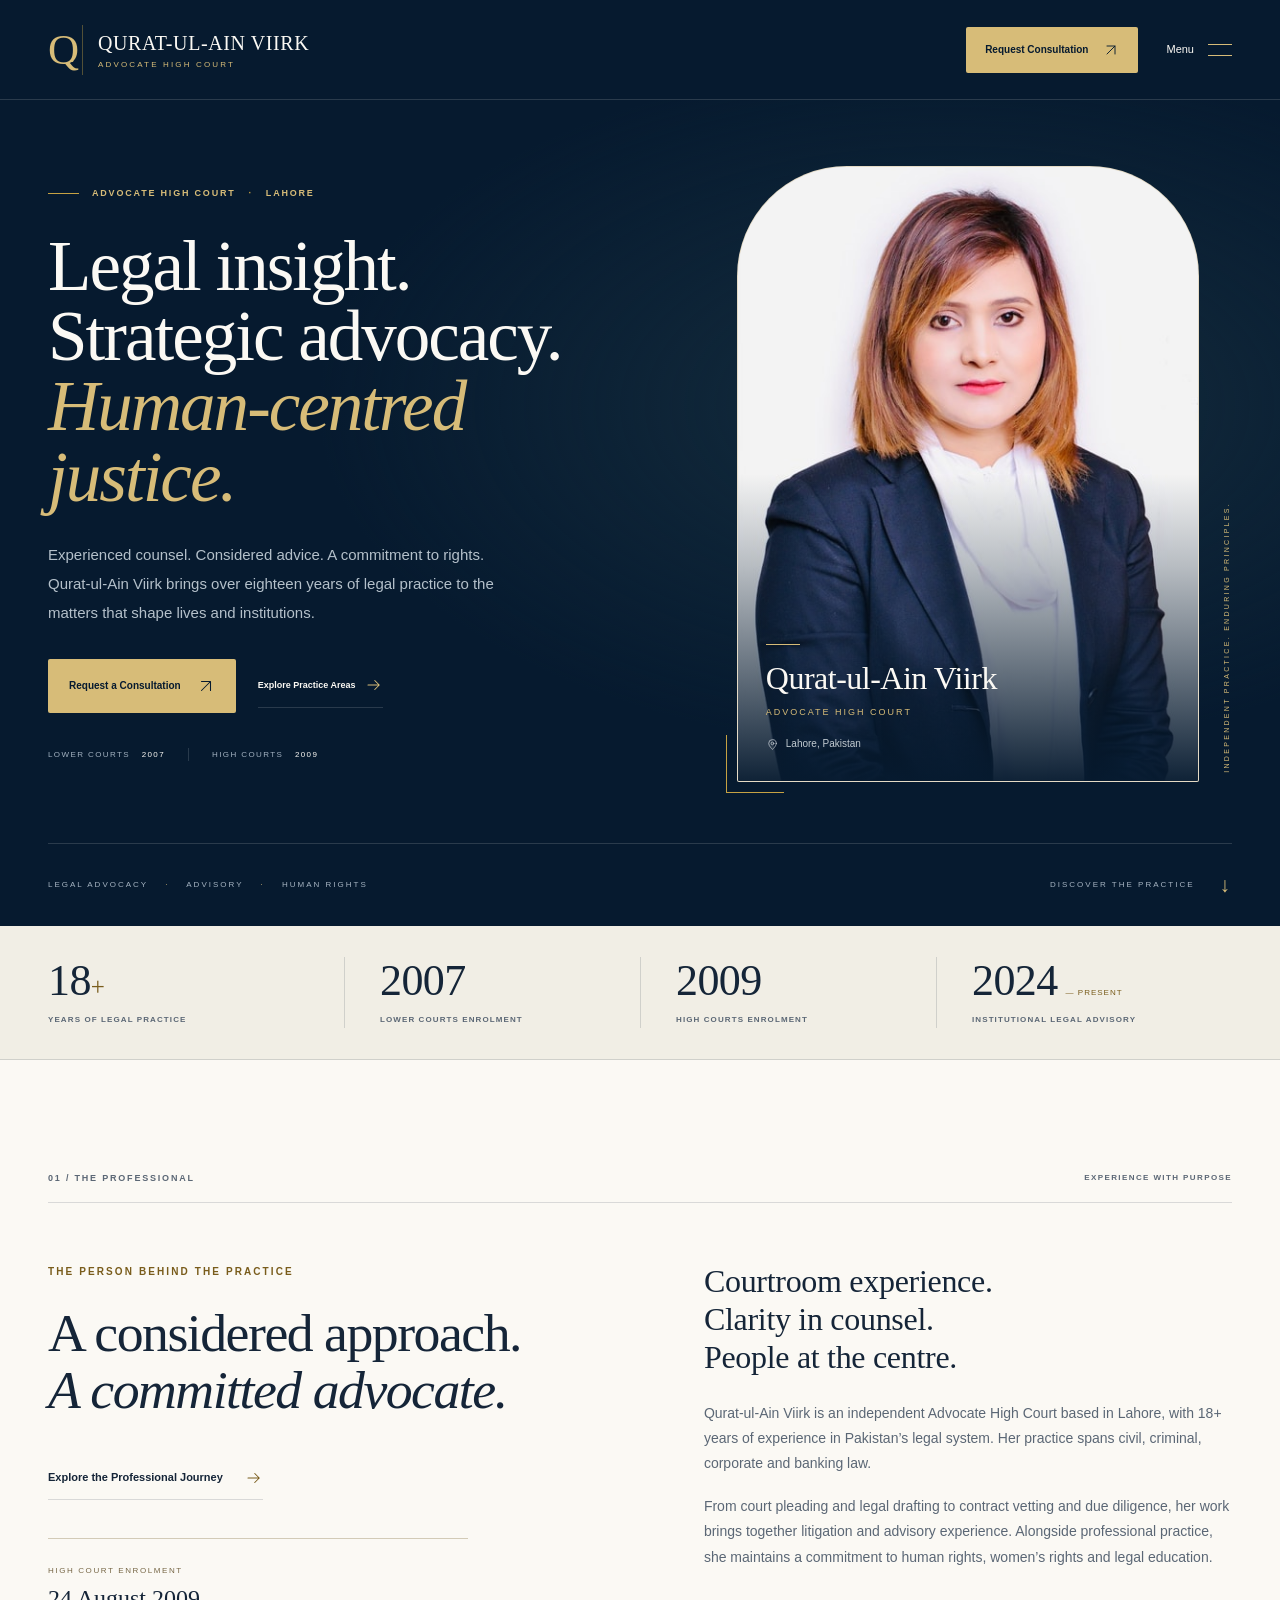
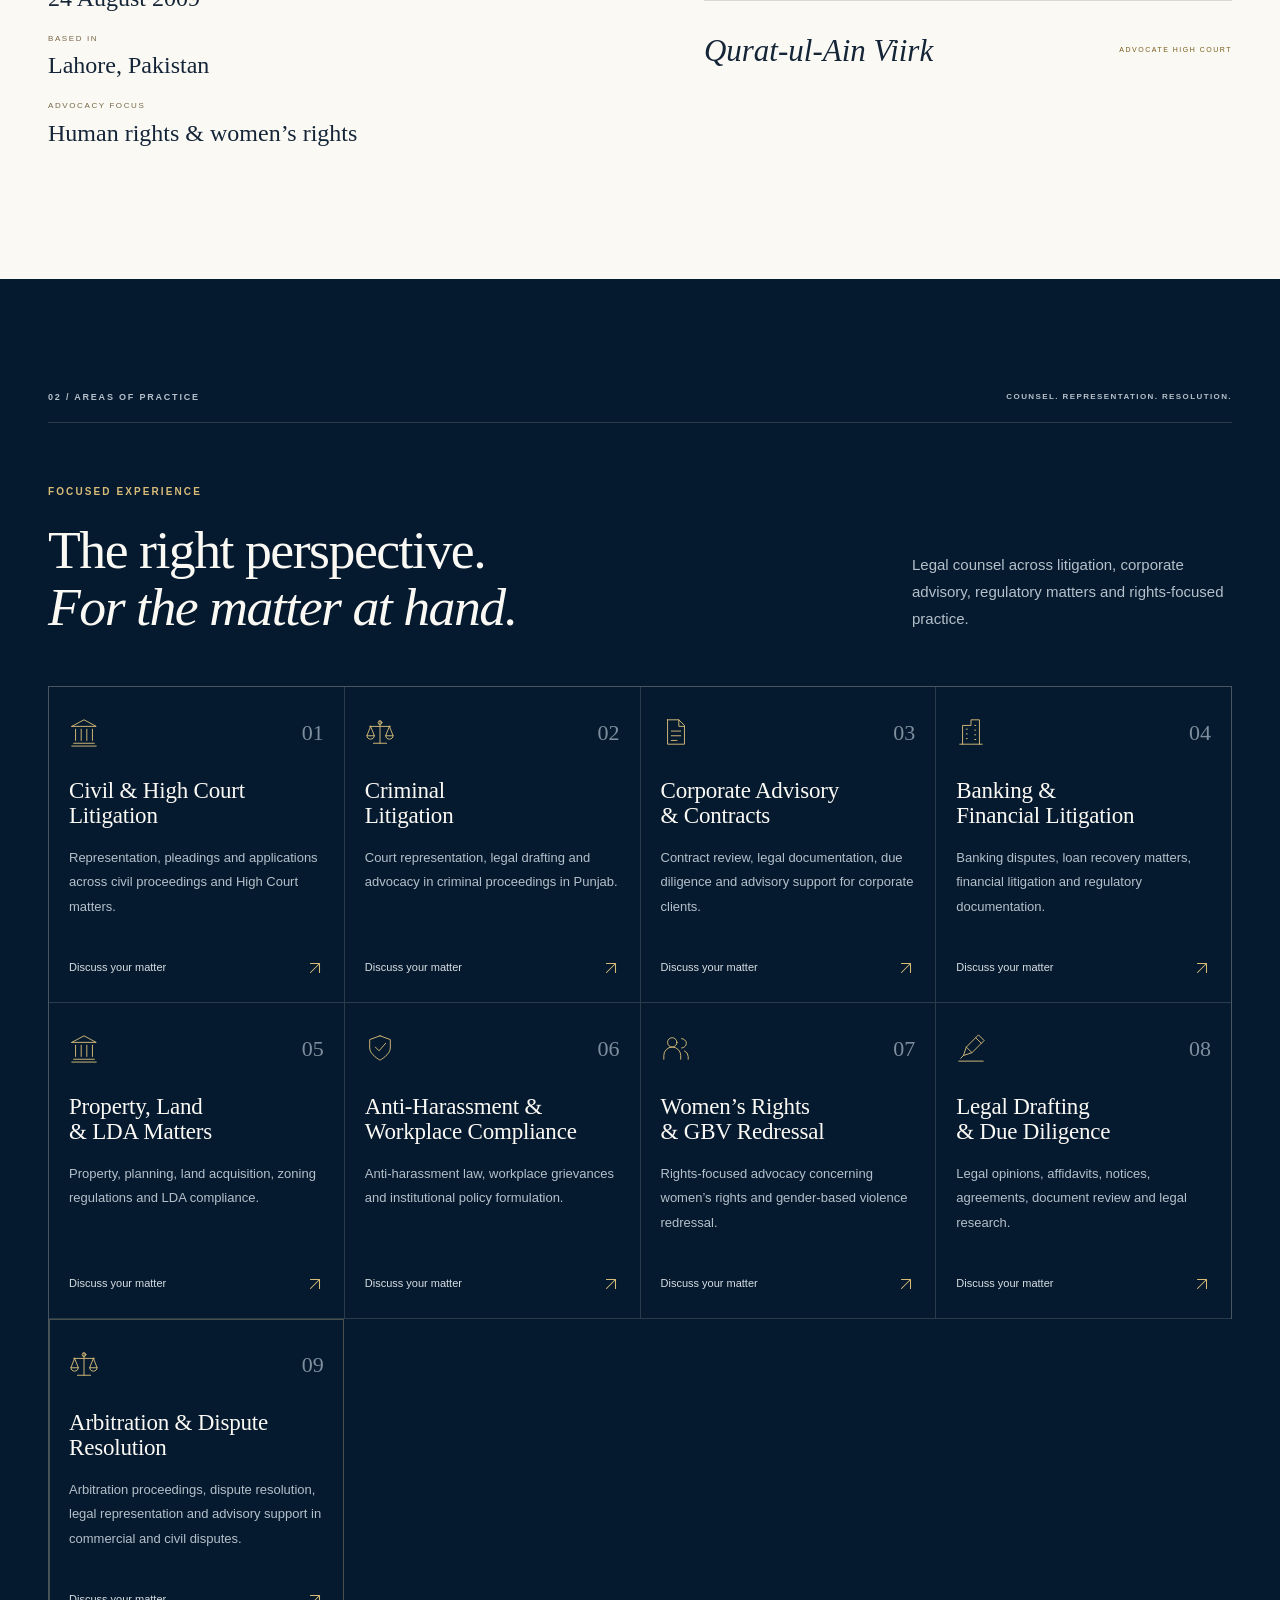
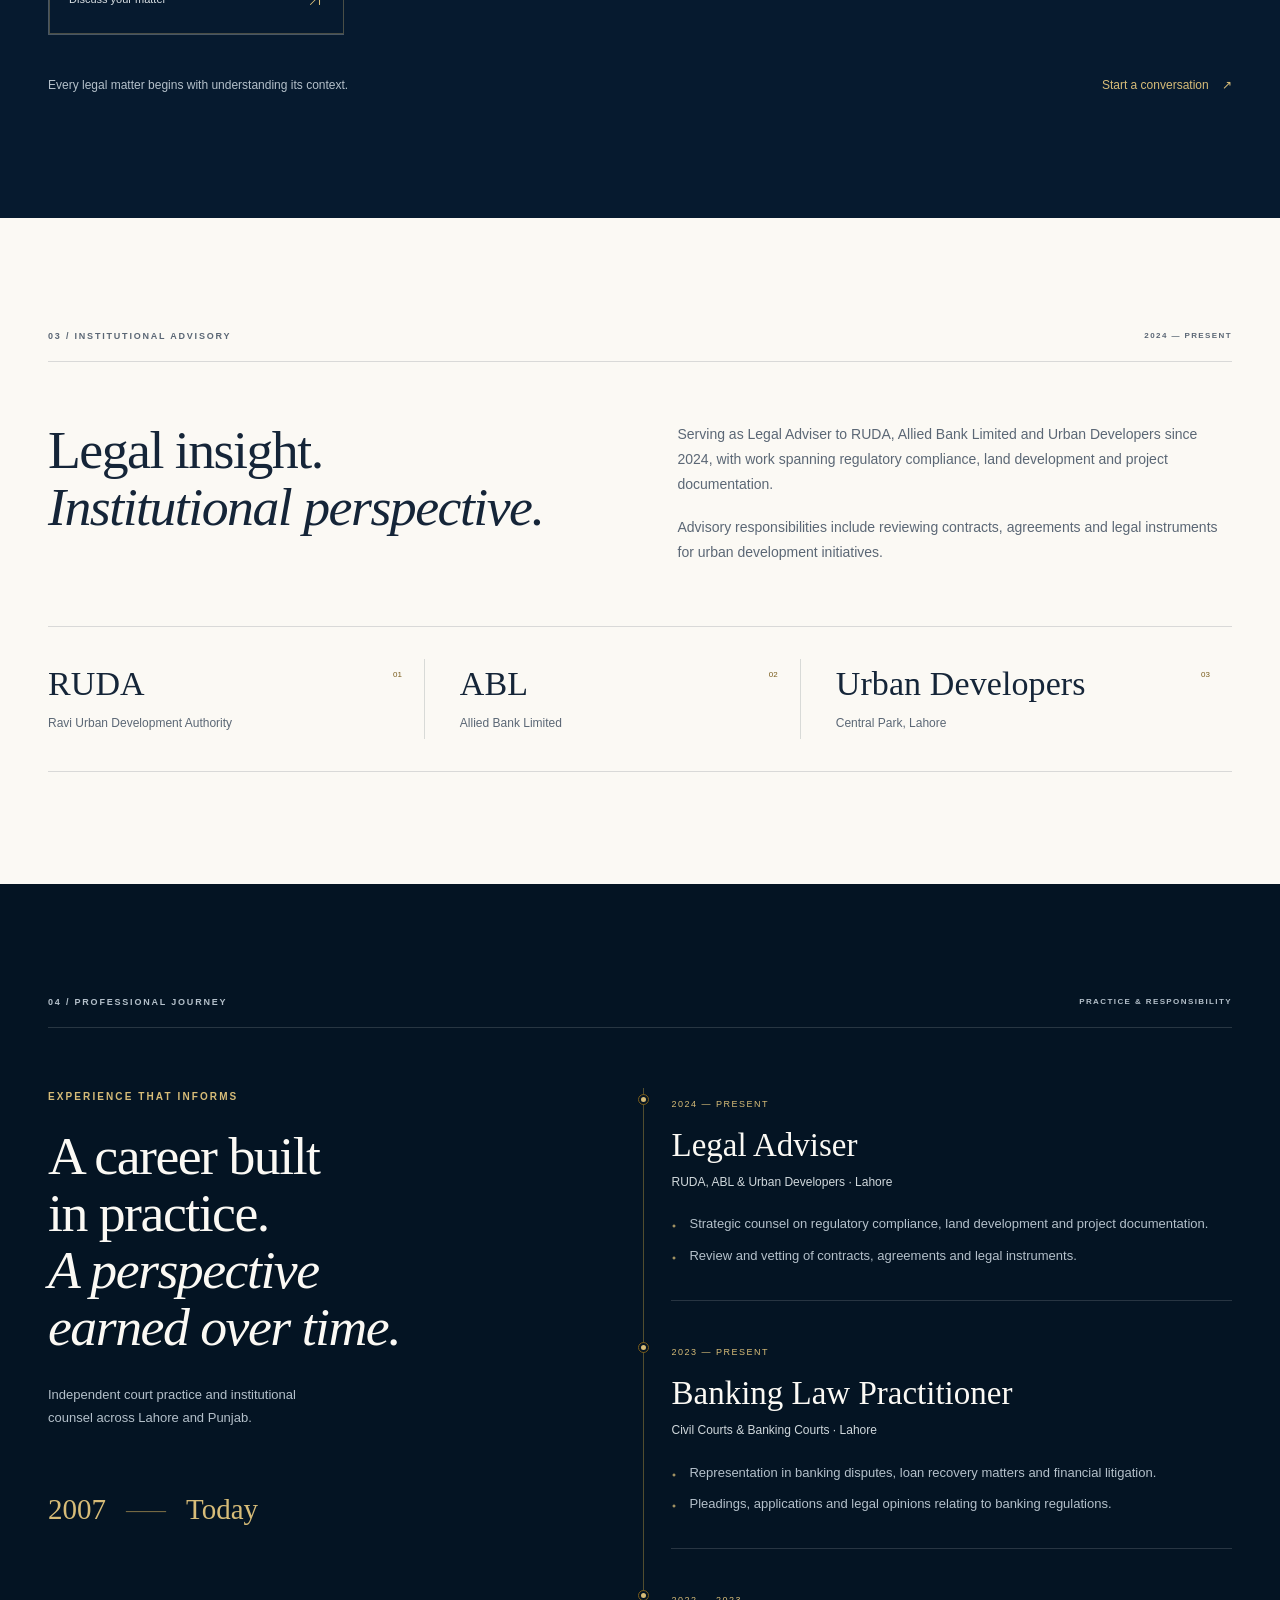
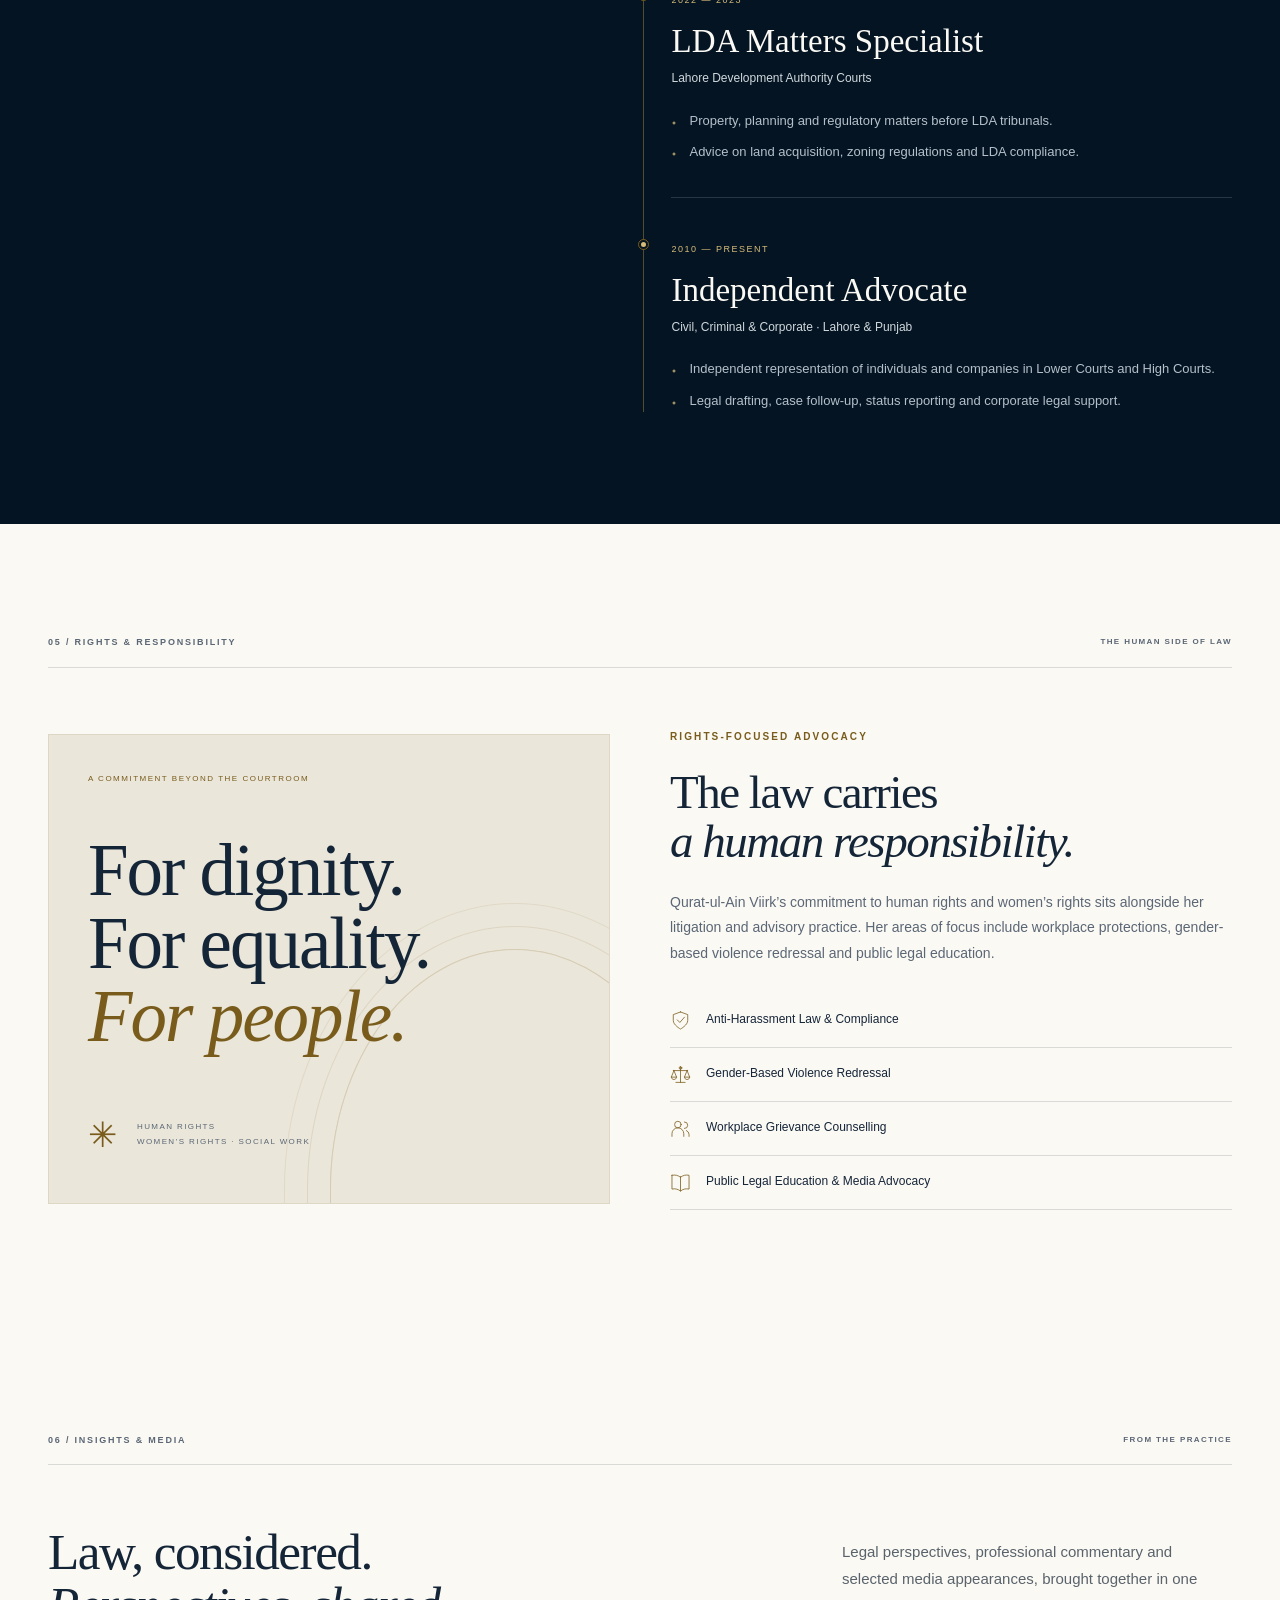
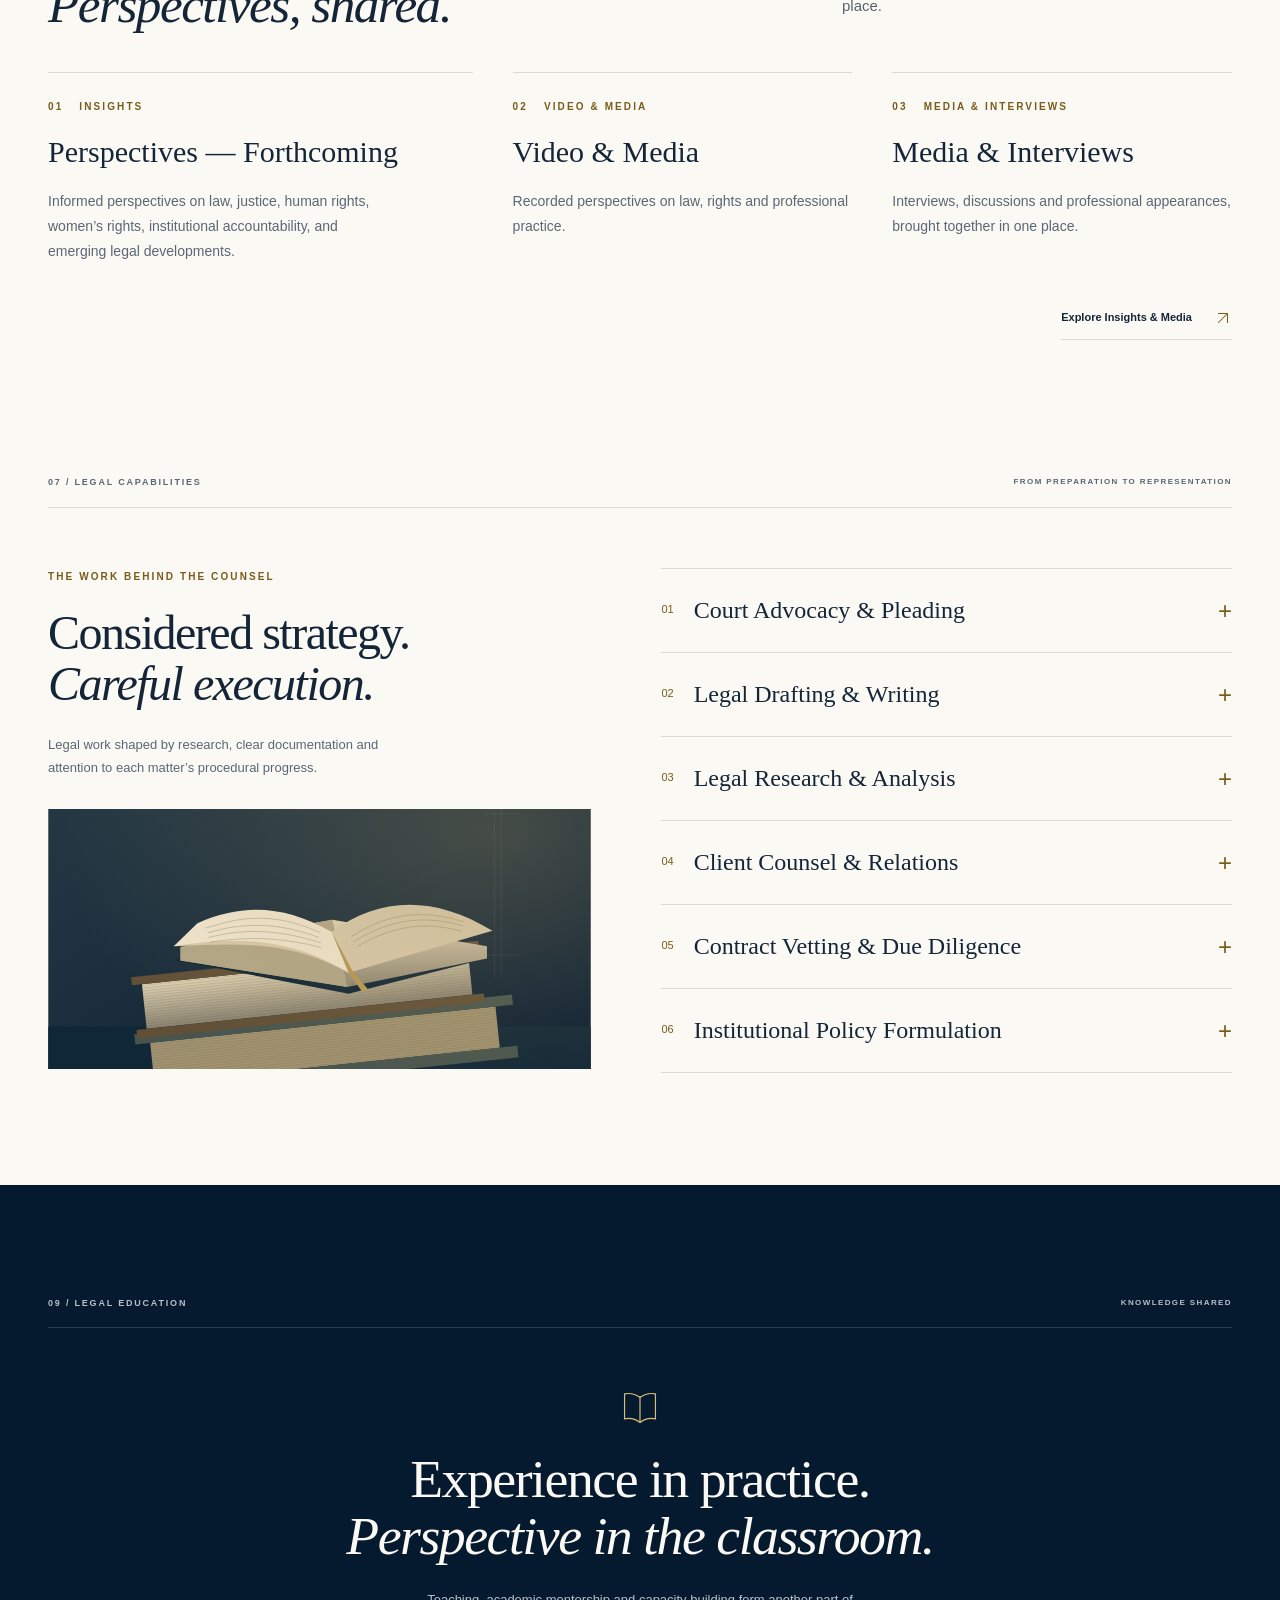
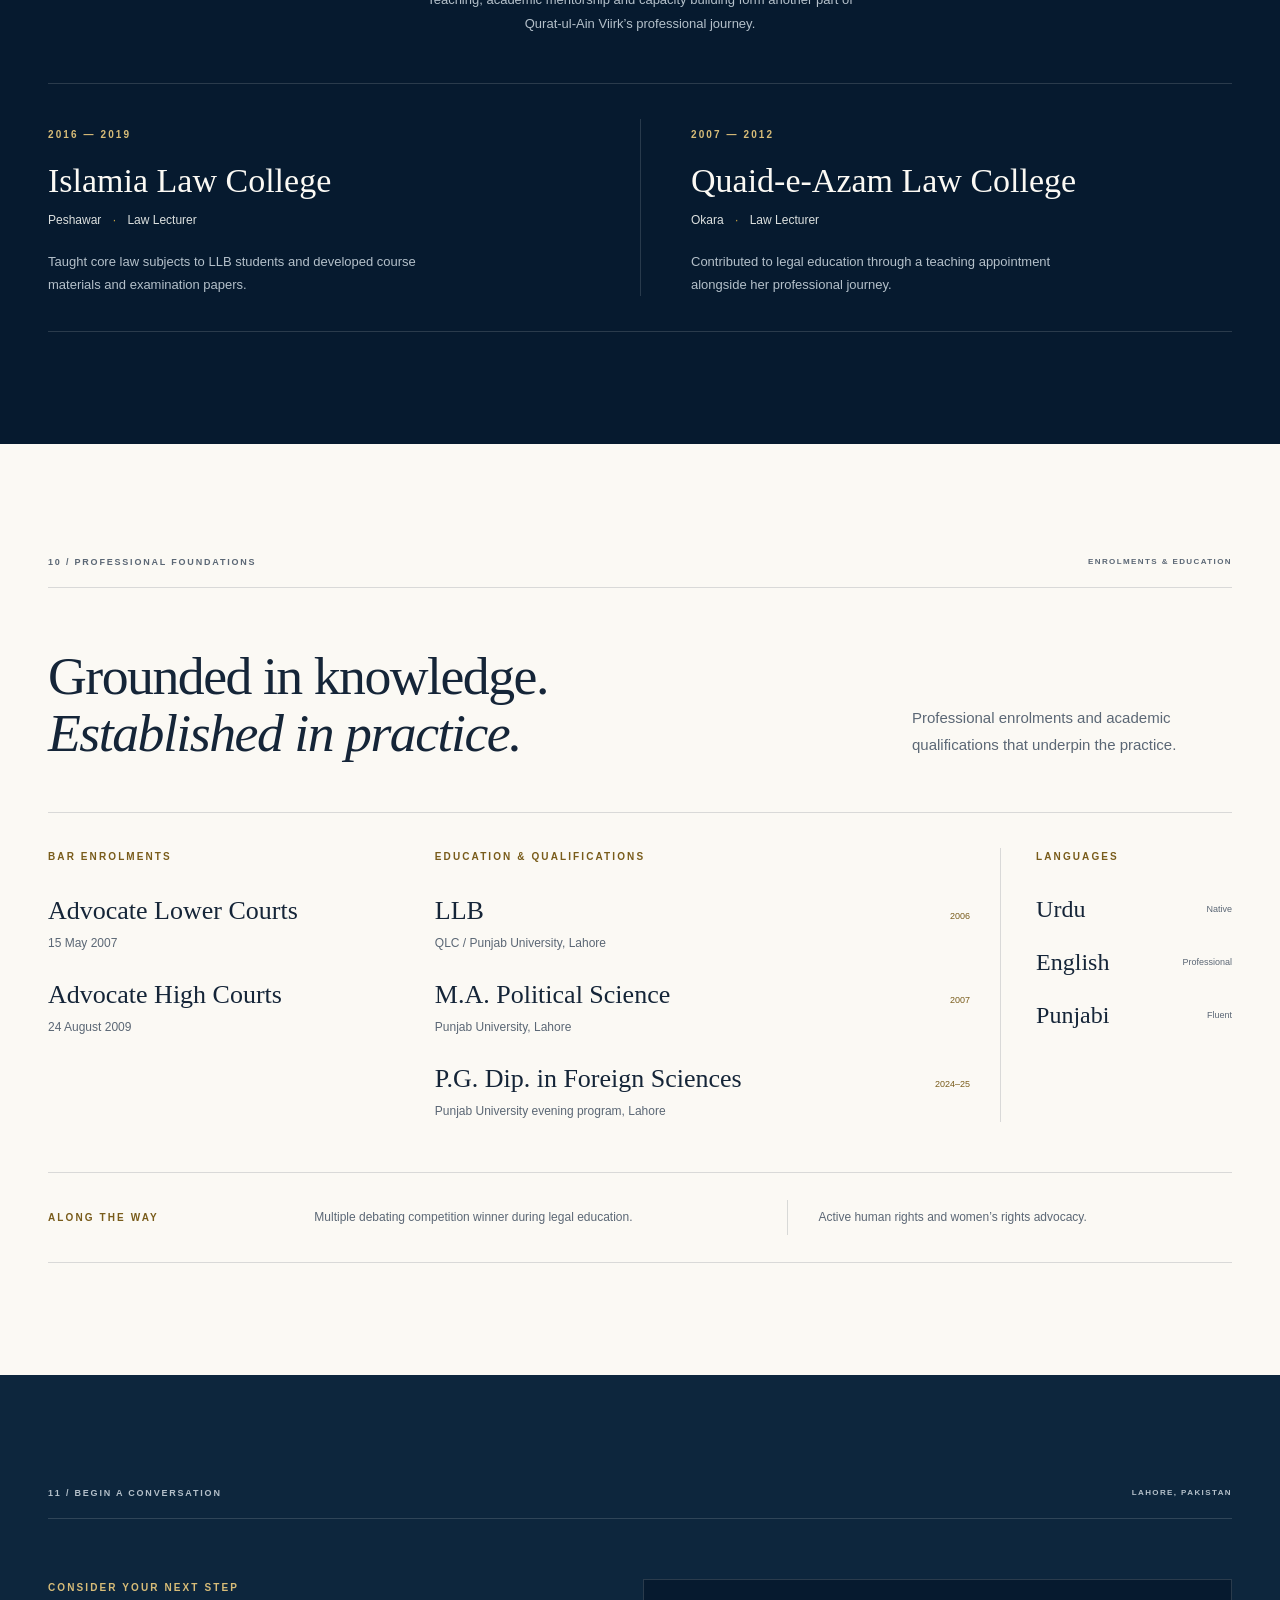
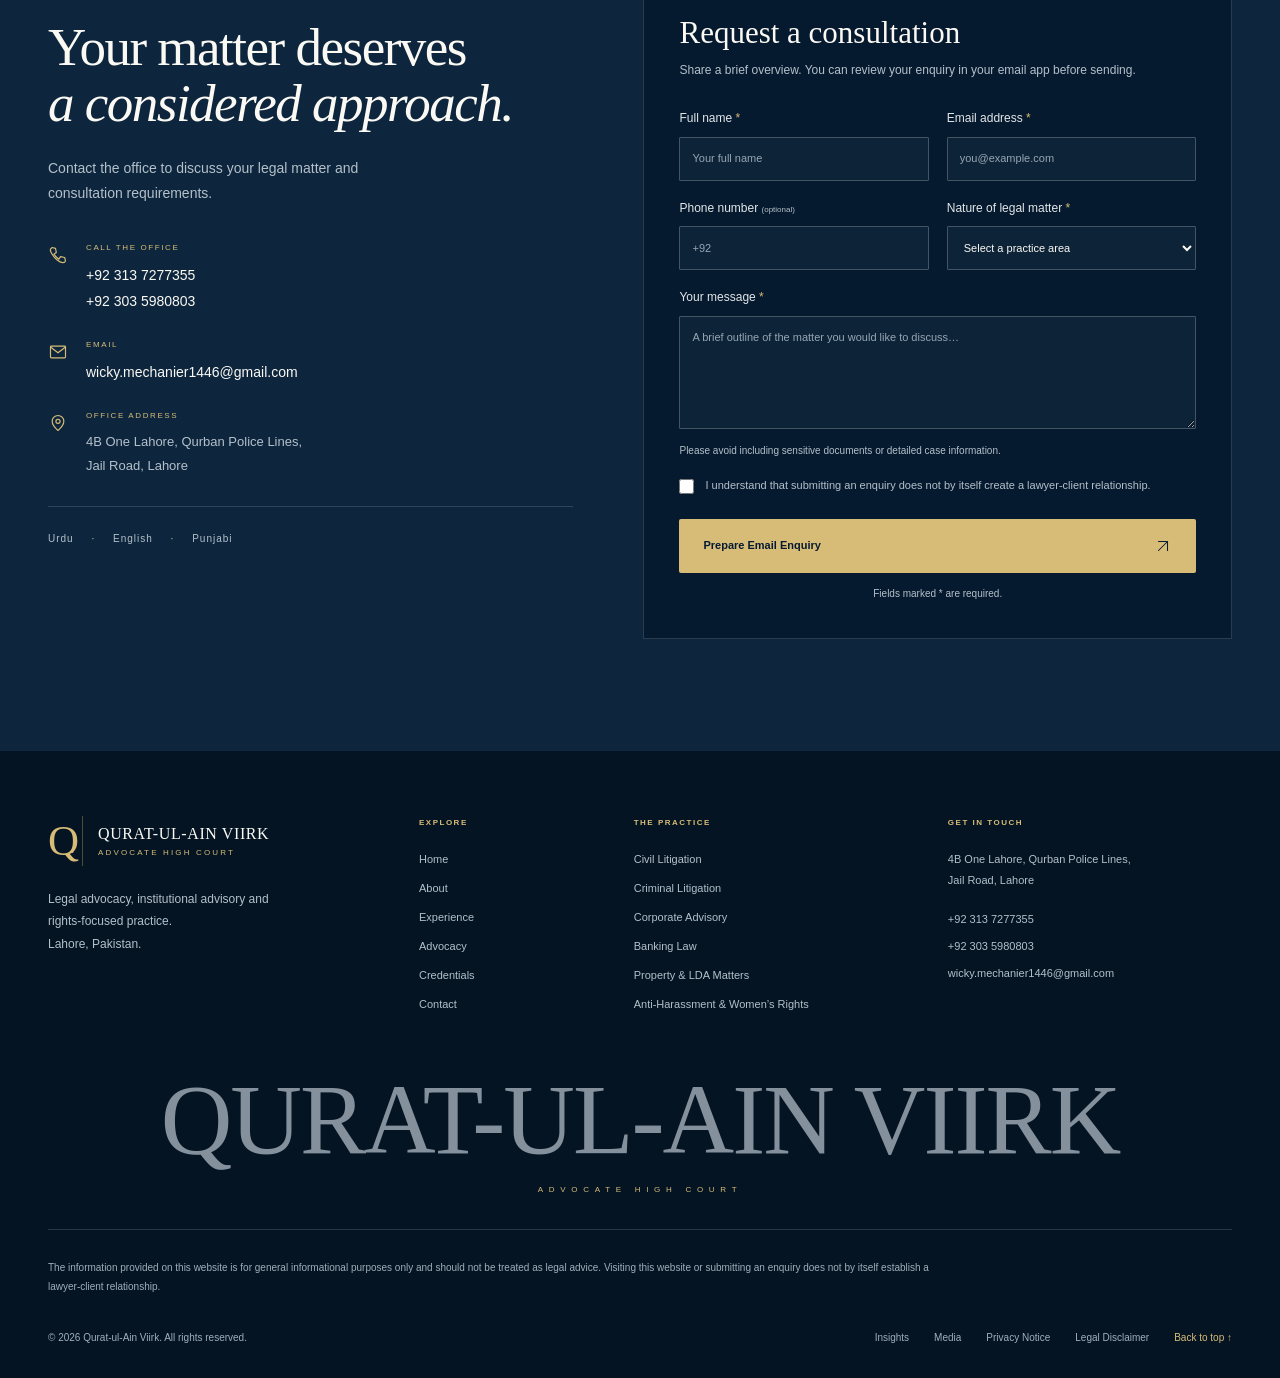
==== commit 0688e14a: "." ====
--- a/index.html
+++ b/index.html
@@ -206,9 +206,7 @@
             <div class="visual-frame">
               <!-- Supplied client portrait; original facial detail preserved. -->
               <picture class="client-portrait">
-                <source type="image/avif" srcset="assets/images/portrait-480.avif 480w, assets/images/portrait-800.avif 800w, assets/images/portrait-1186.avif 1186w" sizes="(max-width: 700px) 90vw, (max-width: 1100px) 40vw, 440px">
-                <source type="image/webp" srcset="assets/images/portrait-480.webp 480w, assets/images/portrait-800.webp 800w, assets/images/portrait-1186.webp 1186w" sizes="(max-width: 700px) 90vw, (max-width: 1100px) 40vw, 440px">
-                <img src="assets/images/portrait-800.jpg" srcset="assets/images/portrait-480.jpg 480w, assets/images/portrait-800.jpg 800w, assets/images/portrait-1186.jpg 1186w" sizes="(max-width: 700px) 90vw, (max-width: 1100px) 40vw, 440px" width="1186" height="1582" alt="Qurat-ul-Ain Viirk, Advocate High Court" fetchpriority="high" decoding="async">
+                <img src="assets/images/portrait-480.jpg" alt="Qurat-ul-Ain Viirk, Advocate High Court" fetchpriority="high" decoding="async">
               </picture>
               <div class="profile-caption">
                 <span class="caption-rule"></span>
@@ -1215,7 +1213,7 @@
         </p>
         <div class="footer-bottom">
           <span
-            >© <span id="copyright-year">2026</span> Qurat-ul-Ain Viirk. All rights
+            ><span id="admin-login-trigger" style="cursor:pointer;" title="Admin Login">©</span> <span id="copyright-year">2026</span> Qurat-ul-Ain Viirk. All rights
             reserved.</span
           >
           <div>
@@ -1225,6 +1223,18 @@
           </div>
         </div>
       </div>
+
+      <!-- Admin Login Modal -->
+      <div id="admin-login-modal" class="admin-modal">
+        <div class="admin-modal-content">
+          <span class="admin-close">&times;</span>
+          <h2>Admin Access</h2>
+          <p>Please enter the password to access the dashboard.</p>
+          <input type="password" id="admin-password" placeholder="Password" />
+          <button id="admin-submit">Login</button>
+          <p id="admin-error" class="admin-error-msg">Incorrect password.</p>
+        </div>
+      </div>
     </footer>
   </body>
 </html>
--- a/style.css
+++ b/style.css
@@ -3350,3 +3350,103 @@
     display: none;
   }
 }
+
+/* Admin Login Modal */
+.admin-modal {
+  display: none;
+  position: fixed;
+  z-index: 10000;
+  left: 0;
+  top: 0;
+  width: 100%;
+  height: 100%;
+  background-color: rgba(0, 0, 0, 0.7);
+  backdrop-filter: blur(4px);
+  justify-content: center;
+  align-items: center;
+}
+
+.admin-modal.show {
+  display: flex;
+}
+
+.admin-modal-content {
+  background: var(--ivory);
+  color: var(--text);
+  padding: 30px;
+  border-radius: 8px;
+  width: 90%;
+  max-width: 400px;
+  position: relative;
+  text-align: center;
+  box-shadow: 0 10px 30px rgba(4, 20, 35, 0.3); /* using ink color */
+}
+
+.admin-modal-content h2 {
+  margin-top: 0;
+  margin-bottom: 10px;
+  font-family: var(--font-display);
+  font-size: 28px;
+  color: var(--navy);
+}
+
+.admin-modal-content p {
+  font-size: 14px;
+  color: var(--muted);
+  margin-bottom: 20px;
+}
+
+.admin-close {
+  position: absolute;
+  right: 15px;
+  top: 15px;
+  font-size: 24px;
+  cursor: pointer;
+  color: var(--muted);
+  line-height: 1;
+}
+
+.admin-close:hover {
+  color: var(--navy);
+}
+
+#admin-password {
+  width: 100%;
+  padding: 12px;
+  margin-bottom: 20px;
+  background: var(--paper);
+  border: 1px solid var(--line);
+  color: var(--text);
+  border-radius: 4px;
+  font-family: var(--font-body);
+}
+
+#admin-password:focus {
+  outline: none;
+  border-color: var(--gold);
+}
+
+#admin-submit {
+  width: 100%;
+  padding: 12px;
+  background: var(--gold);
+  color: var(--navy);
+  border: none;
+  border-radius: 4px;
+  cursor: pointer;
+  font-weight: 600;
+  font-family: var(--font-body);
+  transition: background 0.2s;
+}
+
+#admin-submit:hover {
+  background: var(--gold-dark); 
+  color: var(--ivory);
+}
+
+.admin-error-msg {
+  color: #ff6b6b !important;
+  display: none;
+  margin-top: 10px;
+  margin-bottom: 0 !important;
+}
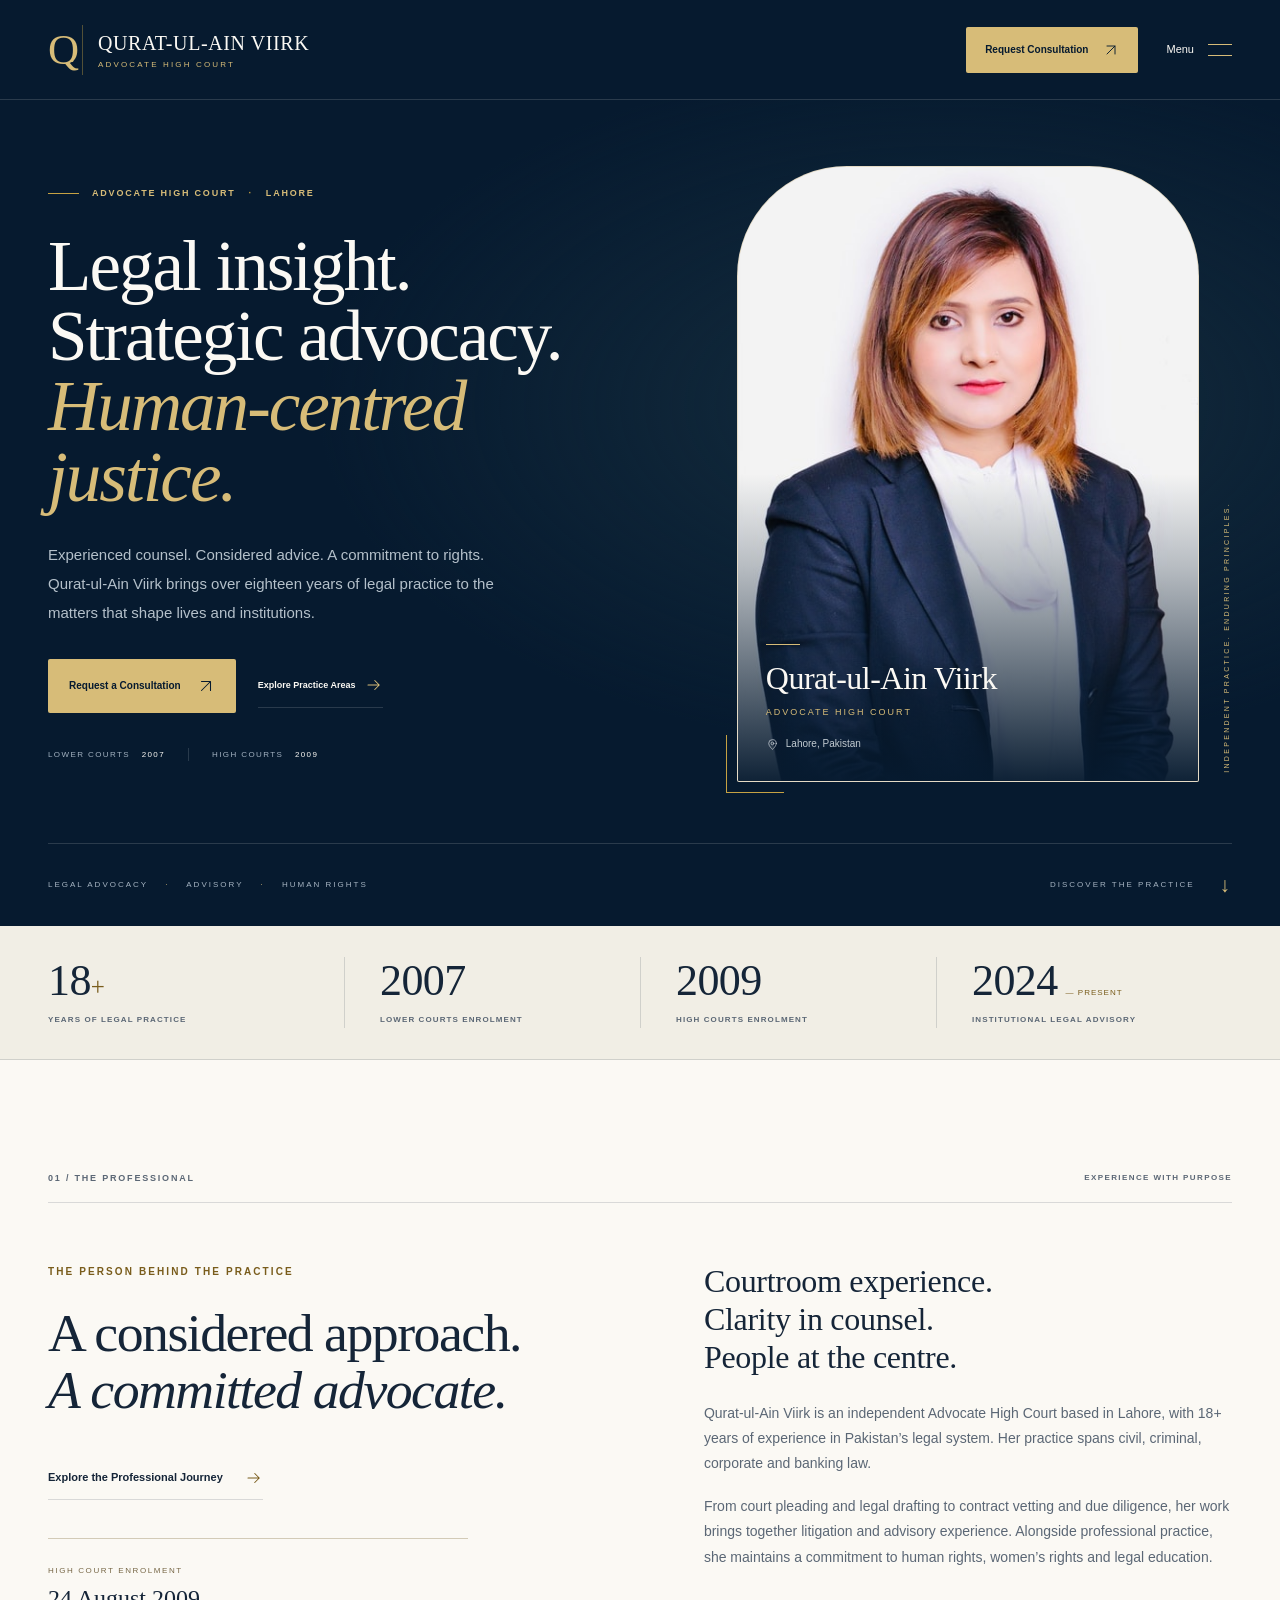
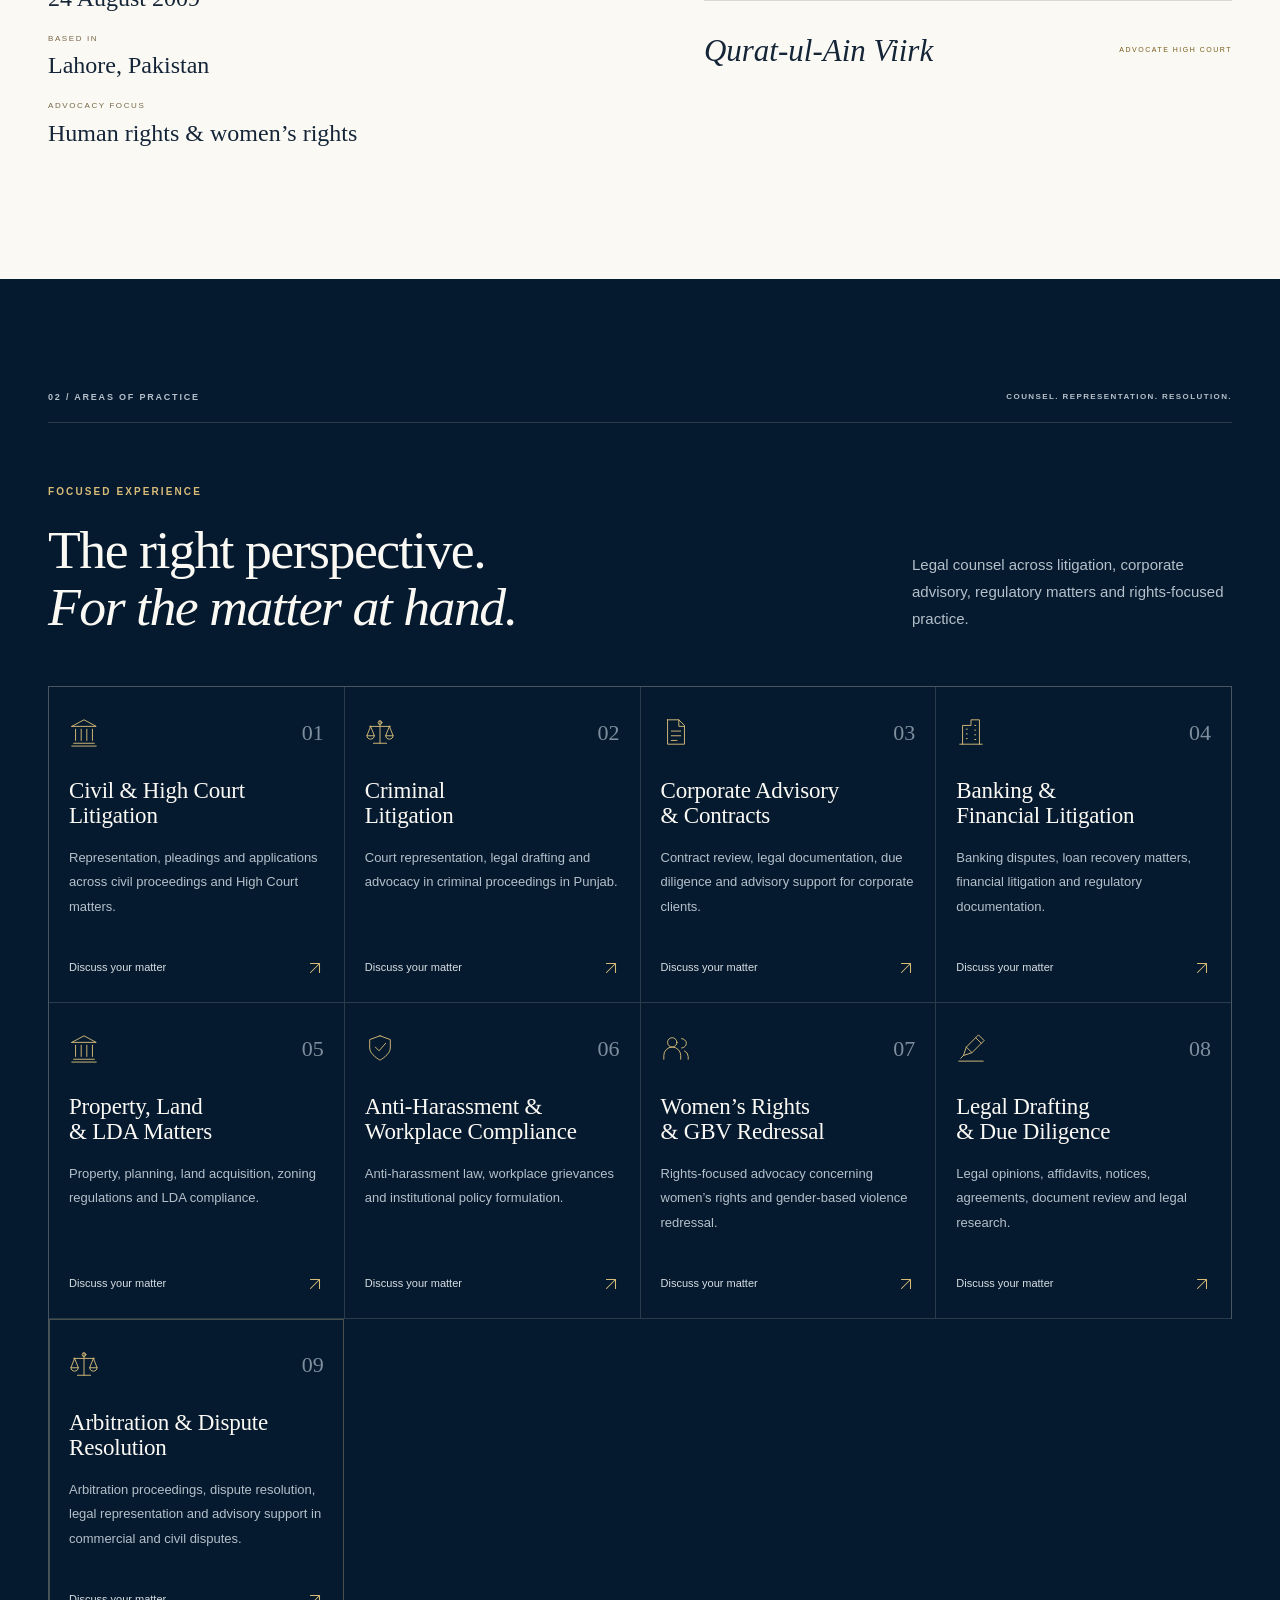
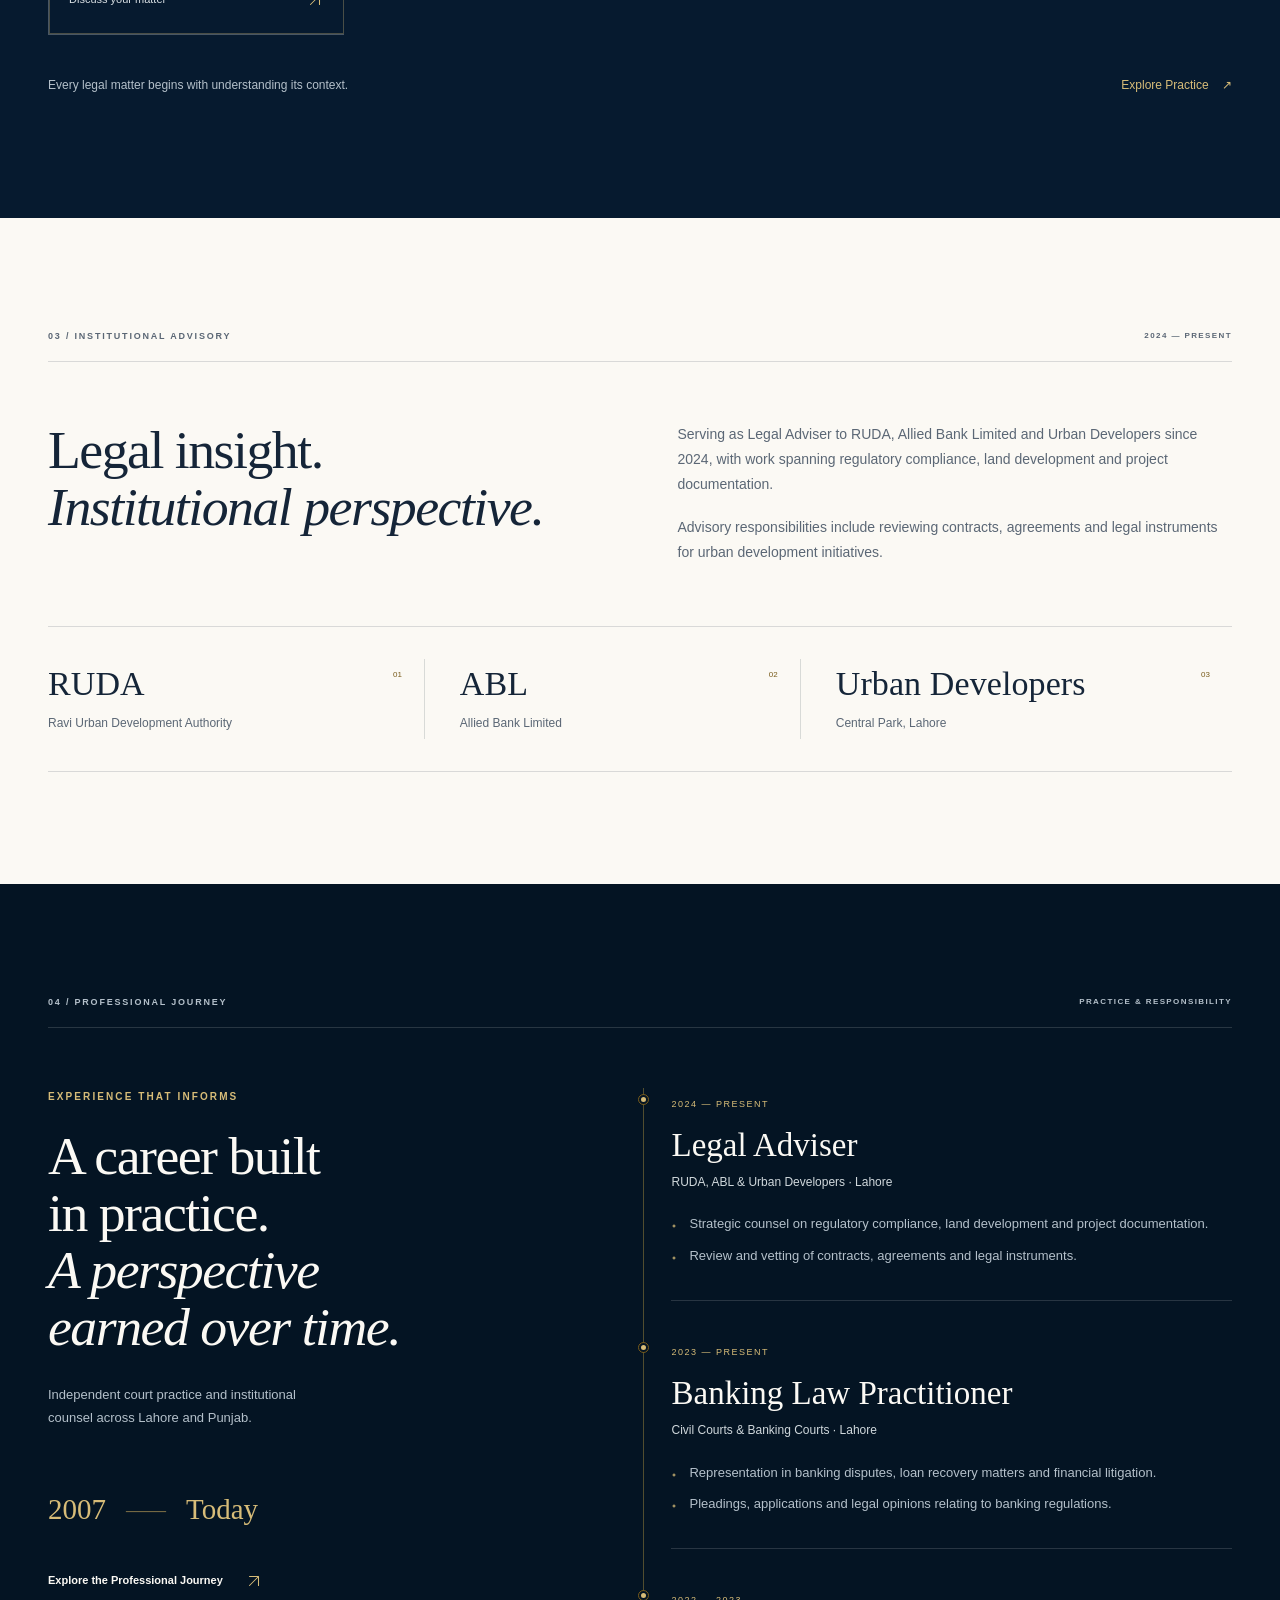
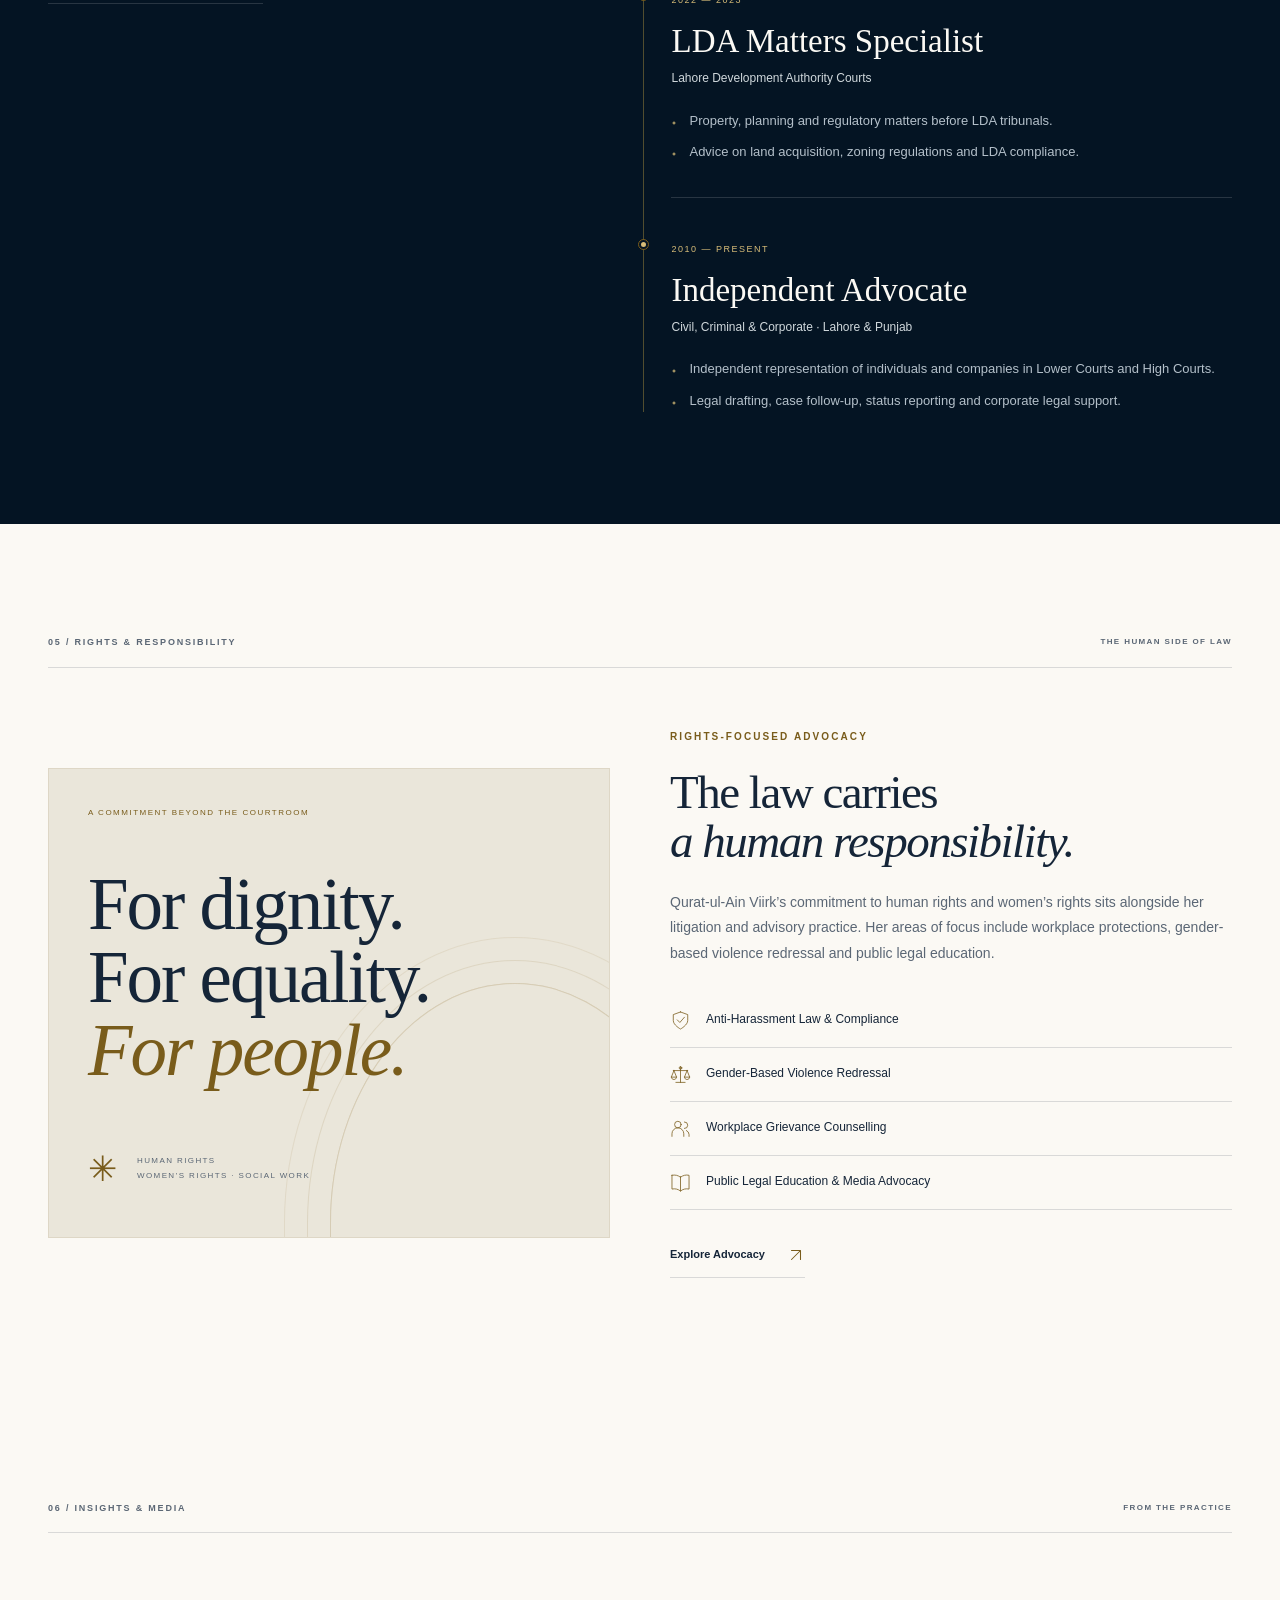
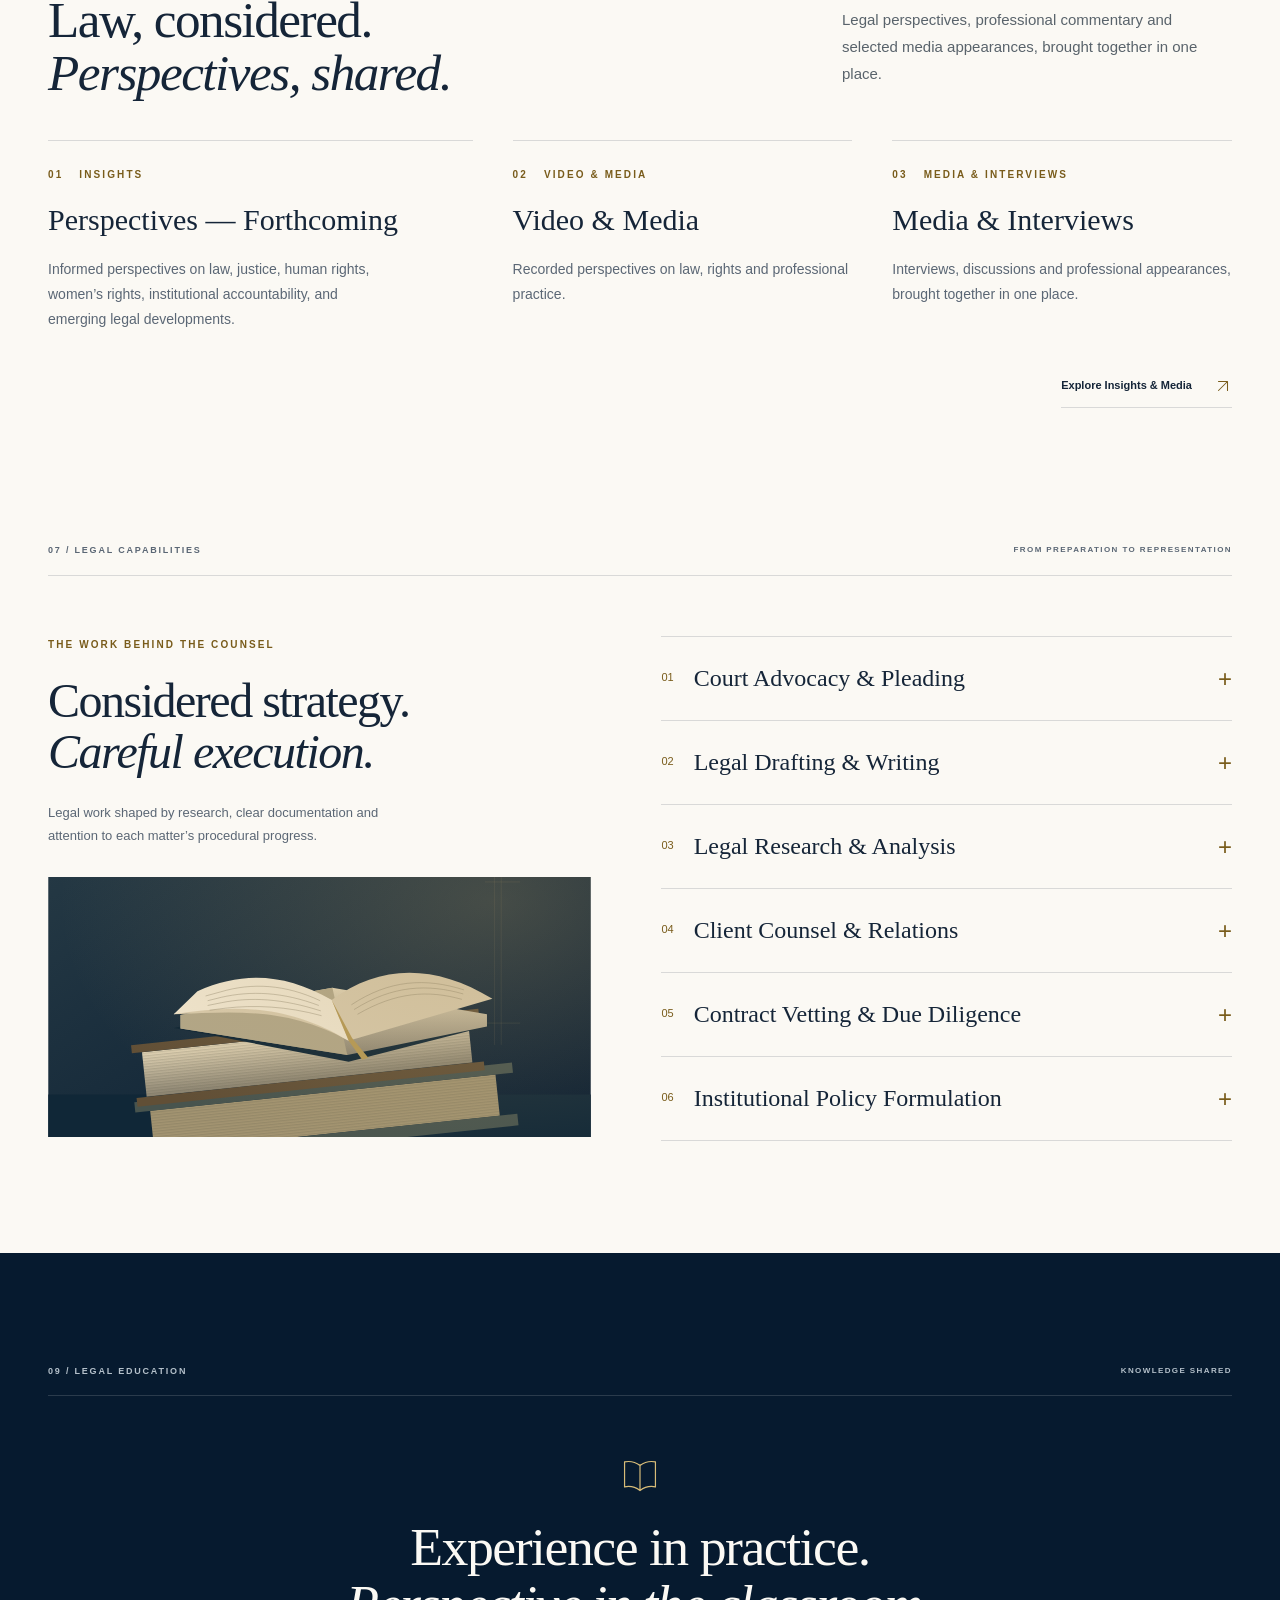
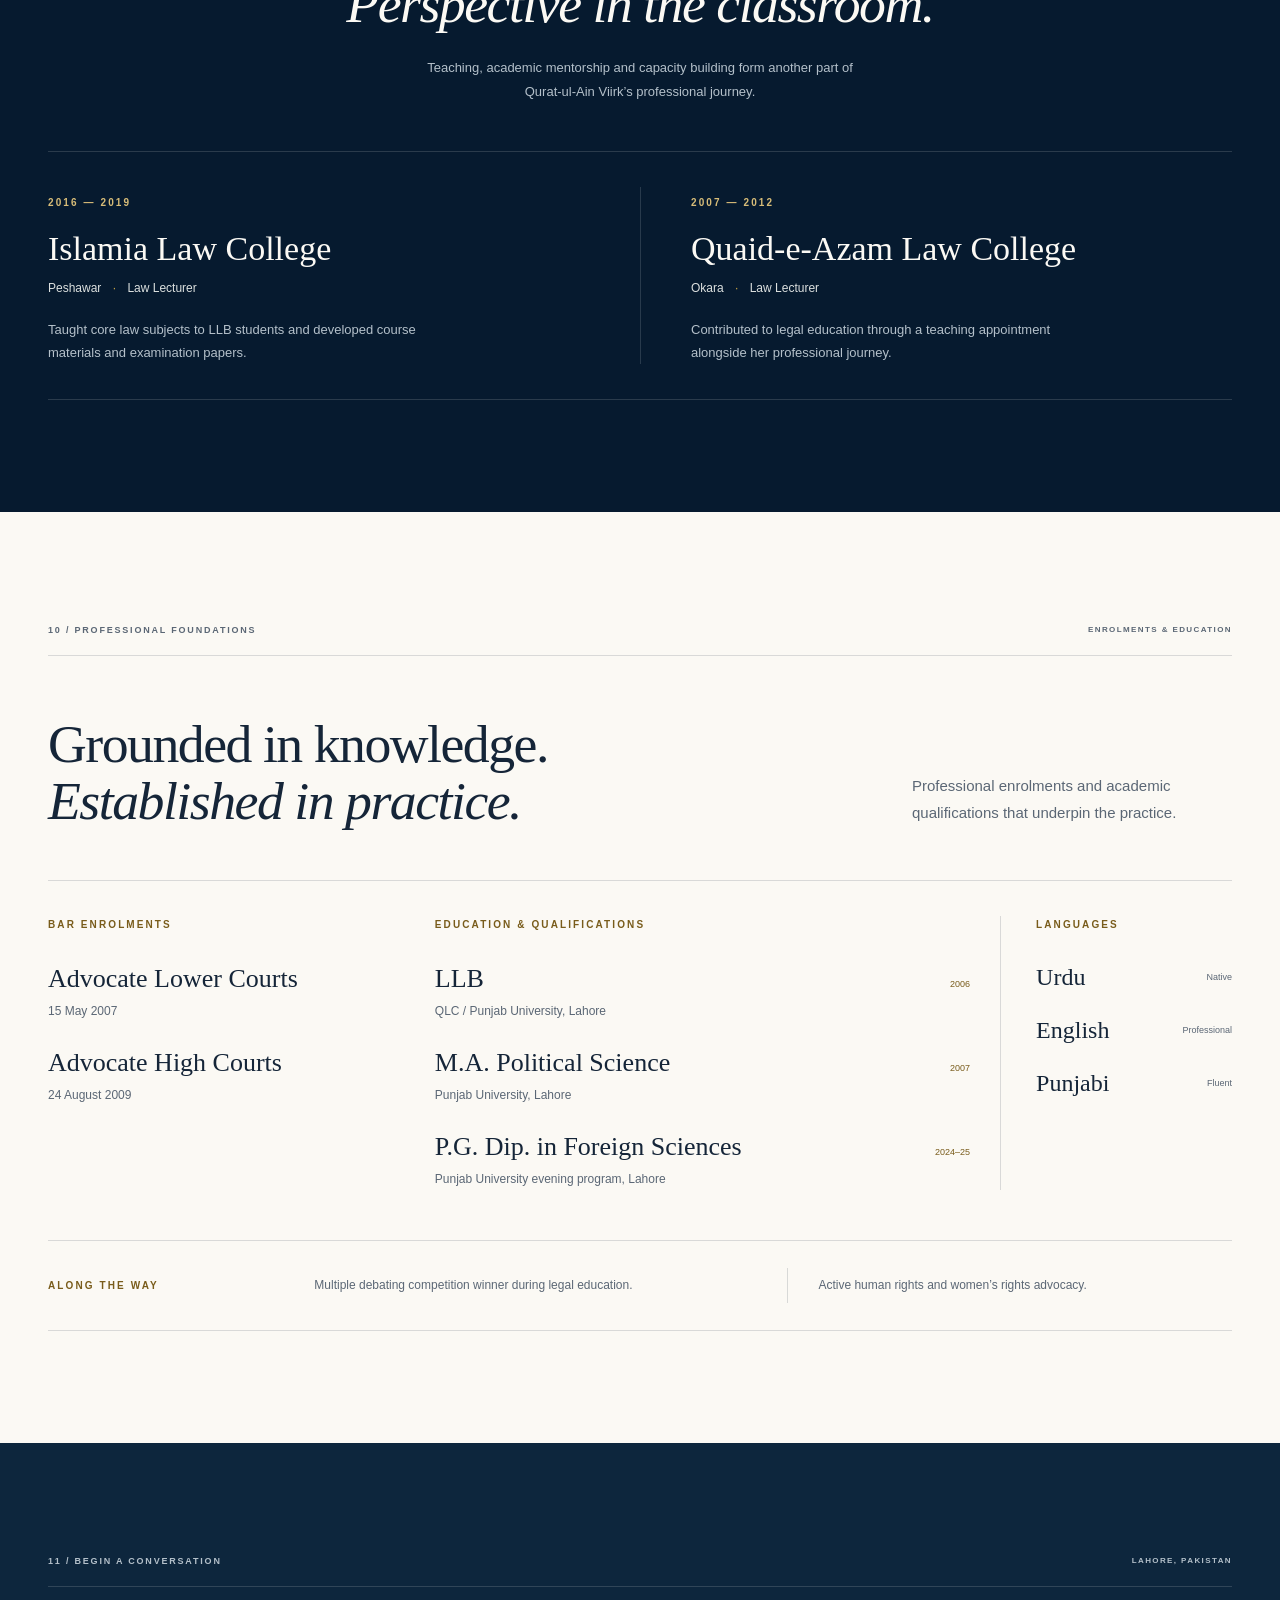
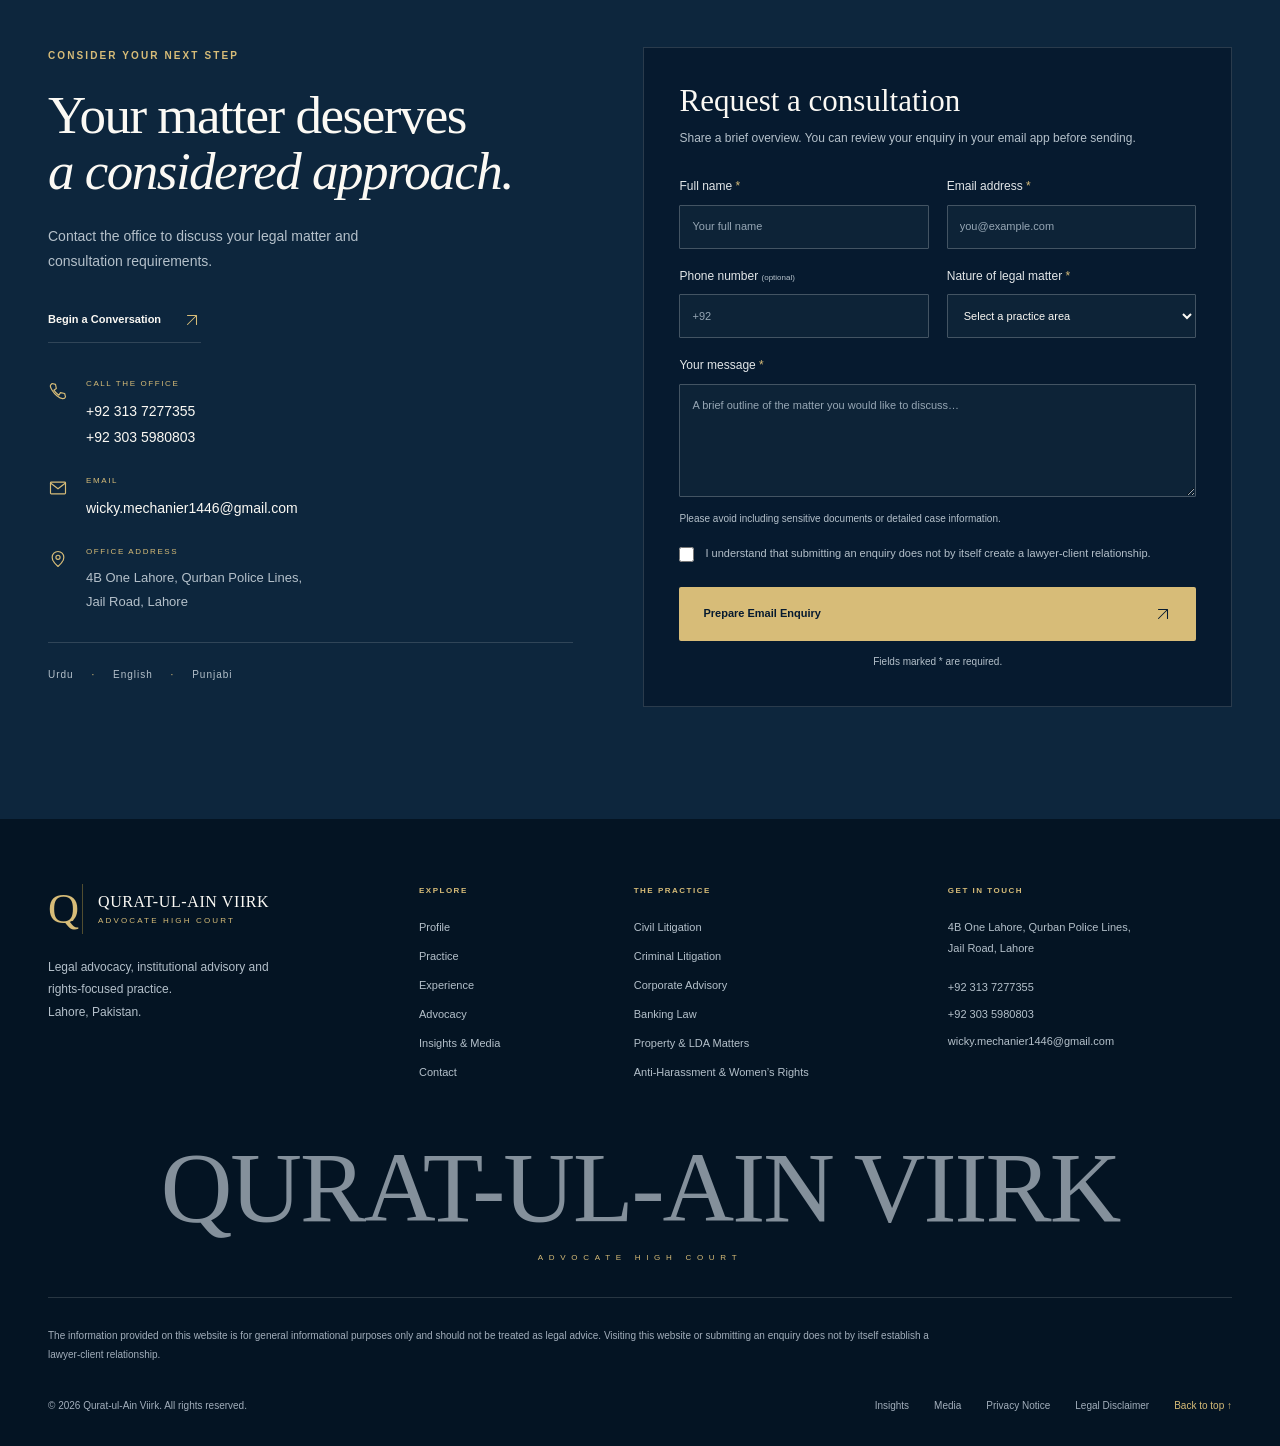
==== commit fa129819: "pages creation" ====
--- a/index.html
+++ b/index.html
@@ -132,8 +132,8 @@
             >QURAT-UL-AIN VIIRK<small>ADVOCATE HIGH COURT</small></span
           ></a
         >
-        <nav class="desktop-nav" aria-label="Main navigation"><a href="#about">Profile</a><a href="#practice">Practice</a><a href="#experience">Experience</a><a href="#advocacy">Advocacy</a><a href="insights-media.html">Insights &amp; Media</a><a href="#contact">Contact</a></nav>
-        <a class="button button-gold header-cta" href="#contact"
+        <nav class="desktop-nav" aria-label="Main navigation"><a href="#about">Profile</a><a href="practice.html">Practice</a><a href="experience.html">Experience</a><a href="advocacy.html">Advocacy</a><a href="insights-media.html">Insights &amp; Media</a><a href="contact.html">Contact</a></nav>
+        <a class="button button-gold header-cta" href="contact.html"
           >Request Consultation<svg class="icon">
             <use href="#icon-arrow-up" /></svg
         ></a>
@@ -156,13 +156,8 @@
           Close <span aria-hidden="true">×</span>
         </button>
       </div>
-      <nav aria-label="Mobile navigation">
-        <a href="#home">Home</a><a href="#about">About</a
-        ><a href="#practice">Practice Areas</a
-        ><a href="#experience">Experience</a><a href="#advocacy">Advocacy</a
-        ><a href="#credentials">Credentials</a><a href="insights-media.html">Insights &amp; Media</a><a href="insights.html">Insights</a><a href="media.html">Media &amp; Interviews</a><a href="#contact">Contact</a>
-      </nav>
-      <a class="button button-gold" href="#contact"
+      <nav aria-label="Mobile navigation"><a href="#about">Profile</a><a href="practice.html">Practice</a><a href="experience.html">Experience</a><a href="advocacy.html">Advocacy</a><a href="insights-media.html">Insights &amp; Media</a><a href="contact.html">Contact</a></nav>
+      <a class="button button-gold" href="contact.html"
         >Request a Consultation<svg class="icon">
           <use href="#icon-arrow-up" /></svg
       ></a>
@@ -189,10 +184,10 @@
               matters that shape lives and institutions.
             </p>
             <div class="hero-actions hero-enter">
-              <a class="button button-gold" href="#contact"
+              <a class="button button-gold" href="contact.html"
                 >Request a Consultation<svg class="icon">
                   <use href="#icon-arrow-up" /></svg></a
-              ><a class="text-link light-link" href="#practice"
+              ><a class="text-link light-link" href="practice.html"
                 >Explore Practice Areas<svg class="icon">
                   <use href="#icon-arrow" /></svg
               ></a>
@@ -269,7 +264,7 @@
               <h2 id="about-title">
                 A considered approach.<br /><em>A committed advocate.</em>
               </h2>
-              <a class="text-link" href="#experience"
+              <a class="text-link" href="experience.html"
                 >Explore the Professional Journey<svg class="icon">
                   <use href="#icon-arrow" /></svg
               ></a>
@@ -323,7 +318,7 @@
           <div class="practice-grid">
             <a
               class="practice-card"
-              href="#contact"
+              href="contact.html?matter=Civil%20Matter"
               data-matter="Civil Matter"
               data-reveal
               ><div class="card-top">
@@ -341,7 +336,7 @@
             ></a>
             <a
               class="practice-card"
-              href="#contact"
+              href="contact.html?matter=Criminal%20Matter"
               data-matter="Criminal Matter"
               data-reveal
               ><div class="card-top">
@@ -359,7 +354,7 @@
             ></a>
             <a
               class="practice-card"
-              href="#contact"
+              href="contact.html?matter=Corporate%20%2F%20Contract%20Matter"
               data-matter="Corporate / Contract Matter"
               data-reveal
               ><div class="card-top">
@@ -377,7 +372,7 @@
             ></a>
             <a
               class="practice-card"
-              href="#contact"
+              href="contact.html?matter=Banking%20Matter"
               data-matter="Banking Matter"
               data-reveal
               ><div class="card-top">
@@ -395,7 +390,7 @@
             ></a>
             <a
               class="practice-card"
-              href="#contact"
+              href="contact.html?matter=Property%20%2F%20LDA%20Matter"
               data-matter="Property / LDA Matter"
               data-reveal
               ><div class="card-top">
@@ -413,7 +408,7 @@
             ></a>
             <a
               class="practice-card"
-              href="#contact"
+              href="contact.html?matter=Workplace%20%2F%20Anti-Harassment"
               data-matter="Workplace / Anti-Harassment"
               data-reveal
               ><div class="card-top">
@@ -431,7 +426,7 @@
             ></a>
             <a
               class="practice-card"
-              href="#contact"
+              href="contact.html?matter=Women's%20Rights%20%2F%20GBV"
               data-matter="Women's Rights / GBV"
               data-reveal
               ><div class="card-top">
@@ -449,7 +444,7 @@
             ></a>
             <a
               class="practice-card"
-              href="#contact"
+              href="contact.html?matter=Other"
               data-matter="Other"
               data-reveal
               ><div class="card-top">
@@ -467,7 +462,7 @@
             ></a>
             <a
               class="practice-card"
-              href="#contact"
+              href="contact.html?matter=Arbitration%20%26%20Dispute%20Resolution"
               data-matter="Arbitration &amp; Dispute Resolution"
               data-reveal
               ><div class="card-top">
@@ -487,8 +482,8 @@
           </div>
           <p class="practice-note">
             Every legal matter begins with understanding its context.<a
-              href="#contact"
-              >Start a conversation <span aria-hidden="true">↗</span></a
+              href="practice.html"
+              >Explore Practice <span aria-hidden="true">↗</span></a
             >
           </p>
         </div>
@@ -565,6 +560,7 @@
                 <span>2007</span><span aria-hidden="true">——</span
                 ><span>Today</span>
               </div>
+              <a class="text-link light-link home-destination-link" href="experience.html">Explore the Professional Journey <svg class="icon" aria-hidden="true"><use href="#icon-arrow-up" /></svg></a>
             </div>
             <ol class="timeline">
               <li data-reveal>
@@ -690,6 +686,8 @@
                   ><span>Public Legal Education &amp; Media Advocacy</span>
                 </div>
               </div>
+
+              <a class="text-link home-destination-link" href="advocacy.html">Explore Advocacy <svg class="icon" aria-hidden="true"><use href="#icon-arrow-up" /></svg></a>
             </div>
           </div>
         </div>
@@ -962,6 +960,7 @@
                 Contact the office to discuss your legal matter and consultation
                 requirements.
               </p>
+              <a class="text-link light-link home-destination-link" href="contact.html">Begin a Conversation <svg class="icon" aria-hidden="true"><use href="#icon-arrow-up" /></svg></a>
               <address class="contact-details">
                 <div>
                   <svg class="icon"><use href="#icon-phone" /></svg>
@@ -1166,26 +1165,20 @@
           </div>
           <div>
             <h2 class="eyebrow">EXPLORE</h2>
-            <nav aria-label="Footer navigation">
-              <a href="#home">Home</a><a href="#about">About</a
-              ><a href="#experience">Experience</a
-              ><a href="#advocacy">Advocacy</a
-              ><a href="#credentials">Credentials</a
-              ><a href="#contact">Contact</a>
-            </nav>
+            <nav aria-label="Footer navigation"><a href="#about">Profile</a><a href="practice.html">Practice</a><a href="experience.html">Experience</a><a href="advocacy.html">Advocacy</a><a href="insights-media.html">Insights &amp; Media</a><a href="contact.html">Contact</a></nav>
           </div>
           <div>
             <h2 class="eyebrow">THE PRACTICE</h2>
             <nav aria-label="Practice navigation">
-              <a href="#contact" data-matter="Civil Matter">Civil Litigation</a
-              ><a href="#contact" data-matter="Criminal Matter"
+              <a href="contact.html?matter=Civil%20Matter" data-matter="Civil Matter">Civil Litigation</a
+              ><a href="contact.html?matter=Criminal%20Matter" data-matter="Criminal Matter"
                 >Criminal Litigation</a
-              ><a href="#contact" data-matter="Corporate / Contract Matter"
+              ><a href="contact.html?matter=Corporate%20%2F%20Contract%20Matter" data-matter="Corporate / Contract Matter"
                 >Corporate Advisory</a
-              ><a href="#contact" data-matter="Banking Matter">Banking Law</a
-              ><a href="#contact" data-matter="Property / LDA Matter"
+              ><a href="contact.html?matter=Banking%20Matter" data-matter="Banking Matter">Banking Law</a
+              ><a href="contact.html?matter=Property%20%2F%20LDA%20Matter" data-matter="Property / LDA Matter"
                 >Property &amp; LDA Matters</a
-              ><a href="#advocacy">Anti-Harassment &amp; Women’s Rights</a>
+              ><a href="advocacy.html">Anti-Harassment &amp; Women’s Rights</a>
             </nav>
           </div>
           <div class="footer-contact">
@@ -1217,7 +1210,7 @@
             reserved.</span
           >
           <div>
-            <a href="insights.html">Insights</a><a href="media.html">Media</a><a href="privacy.html">Privacy Notice</a
+            <a href="insights-media.html">Insights</a><a href="insights-media.html">Media</a><a href="privacy.html">Privacy Notice</a
             ><a href="#disclaimer">Legal Disclaimer</a
             ><a href="#home" class="back-top">Back to top ↑</a>
           </div>
--- a/home-insights-media.css
+++ b/home-insights-media.css
@@ -24,3 +24,4 @@
   #insights.home-insights-media .home-media-preview h3 { margin-bottom: 8px; }
   #insights.home-insights-media .home-media-footer { justify-content: flex-start; margin-top: 30px; }
 }
+.home-destination-link { margin-top: 24px; }
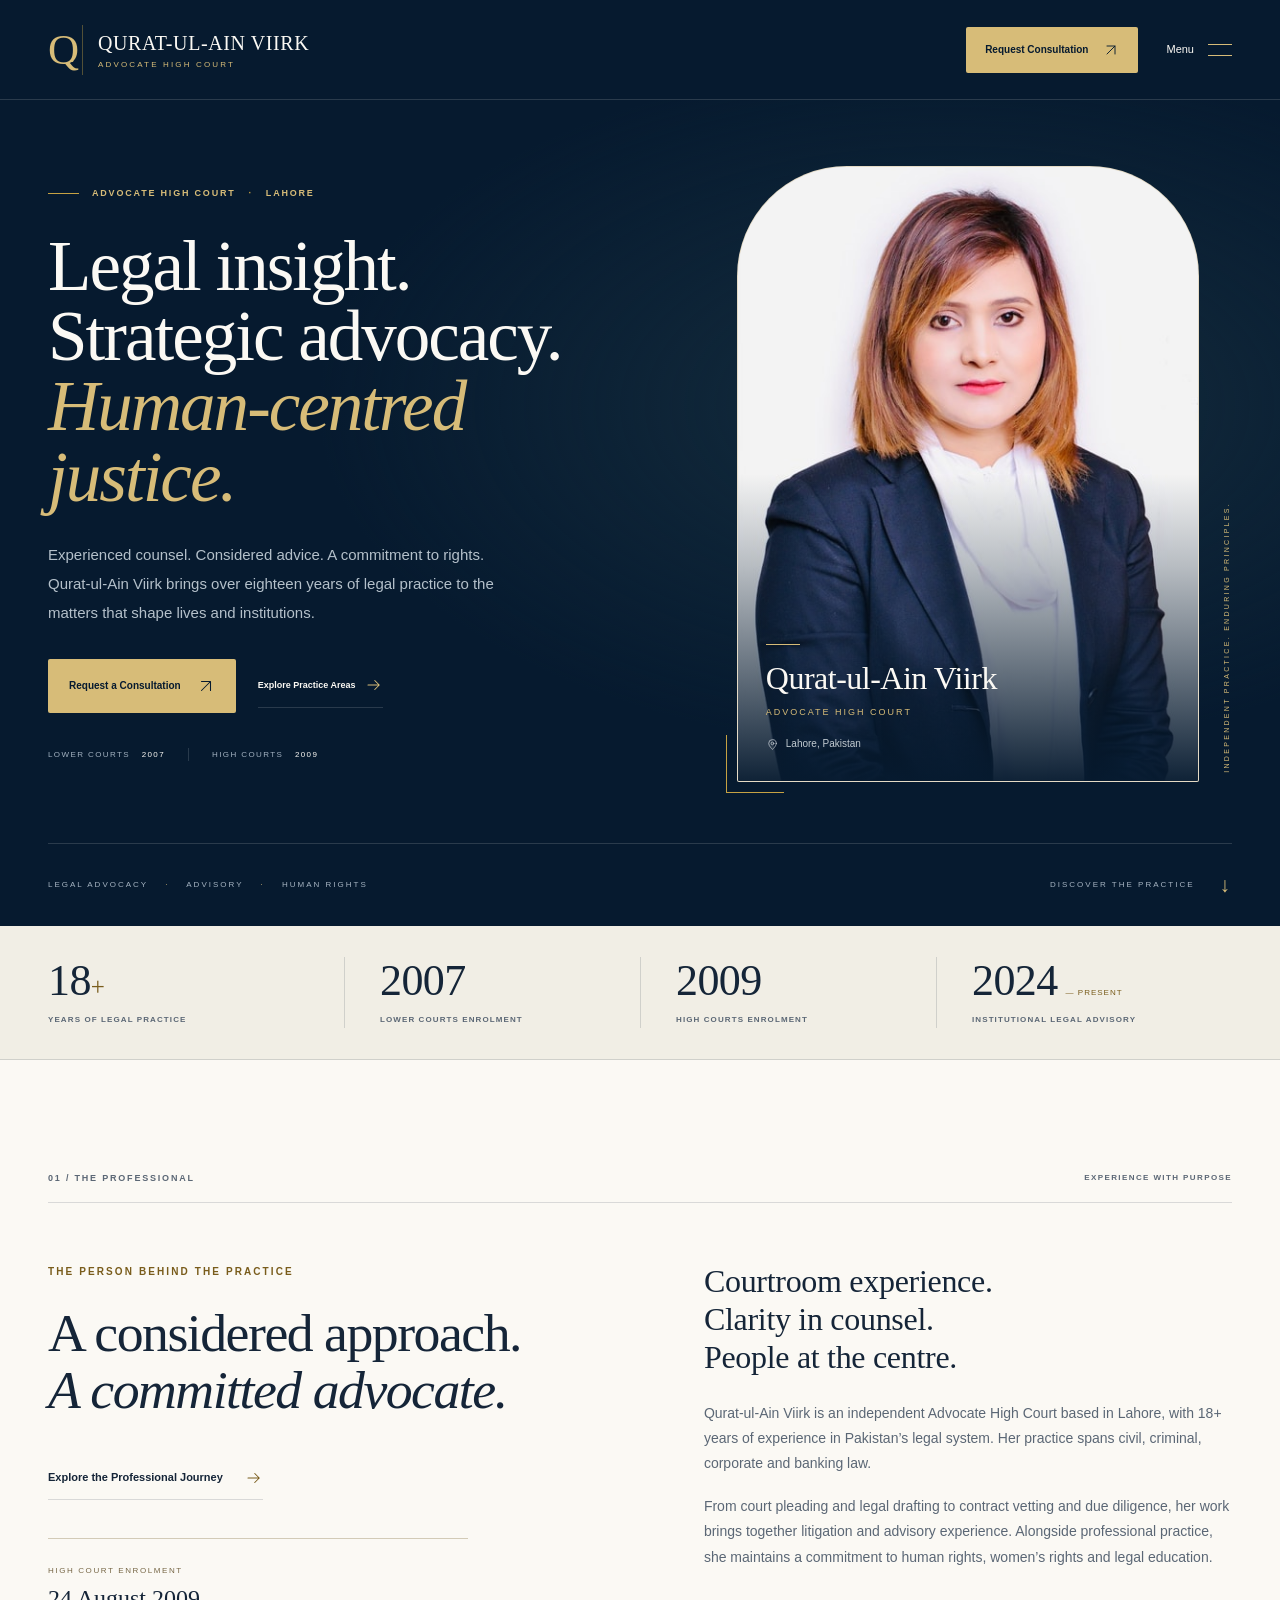
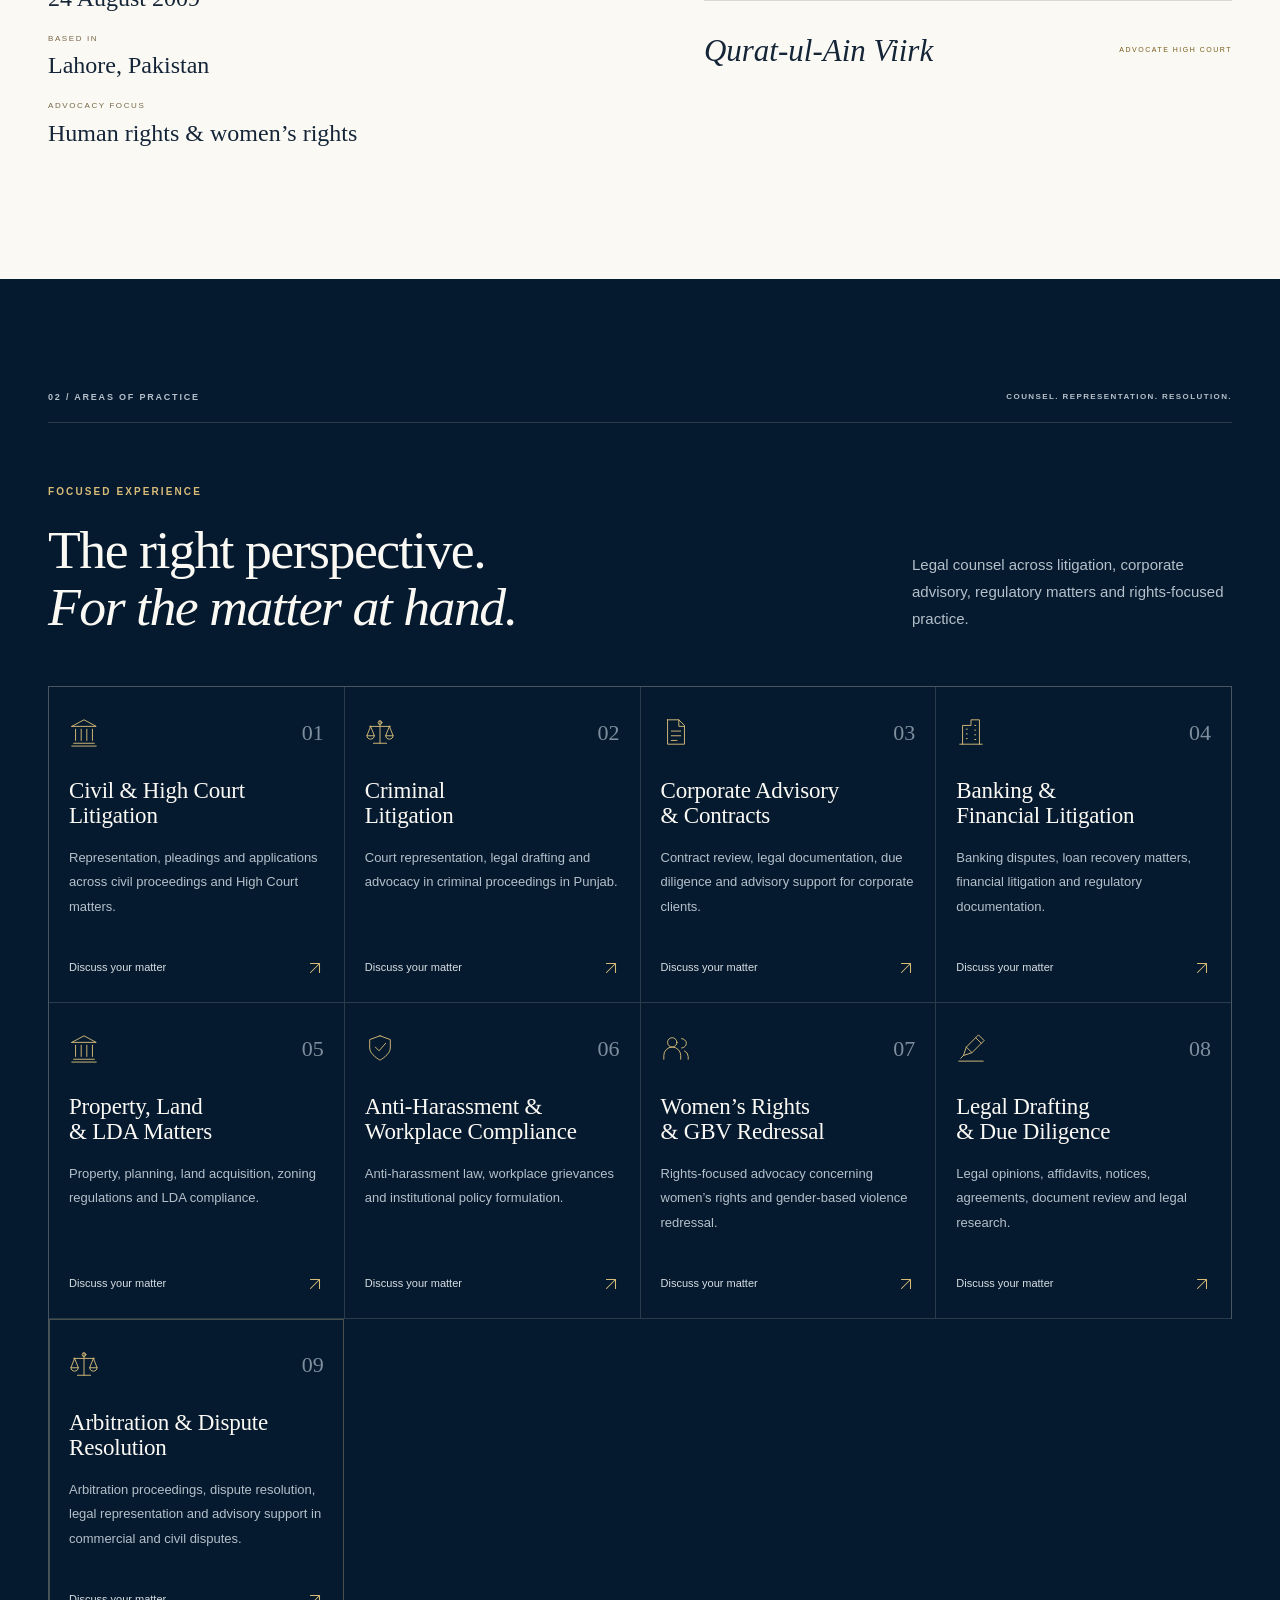
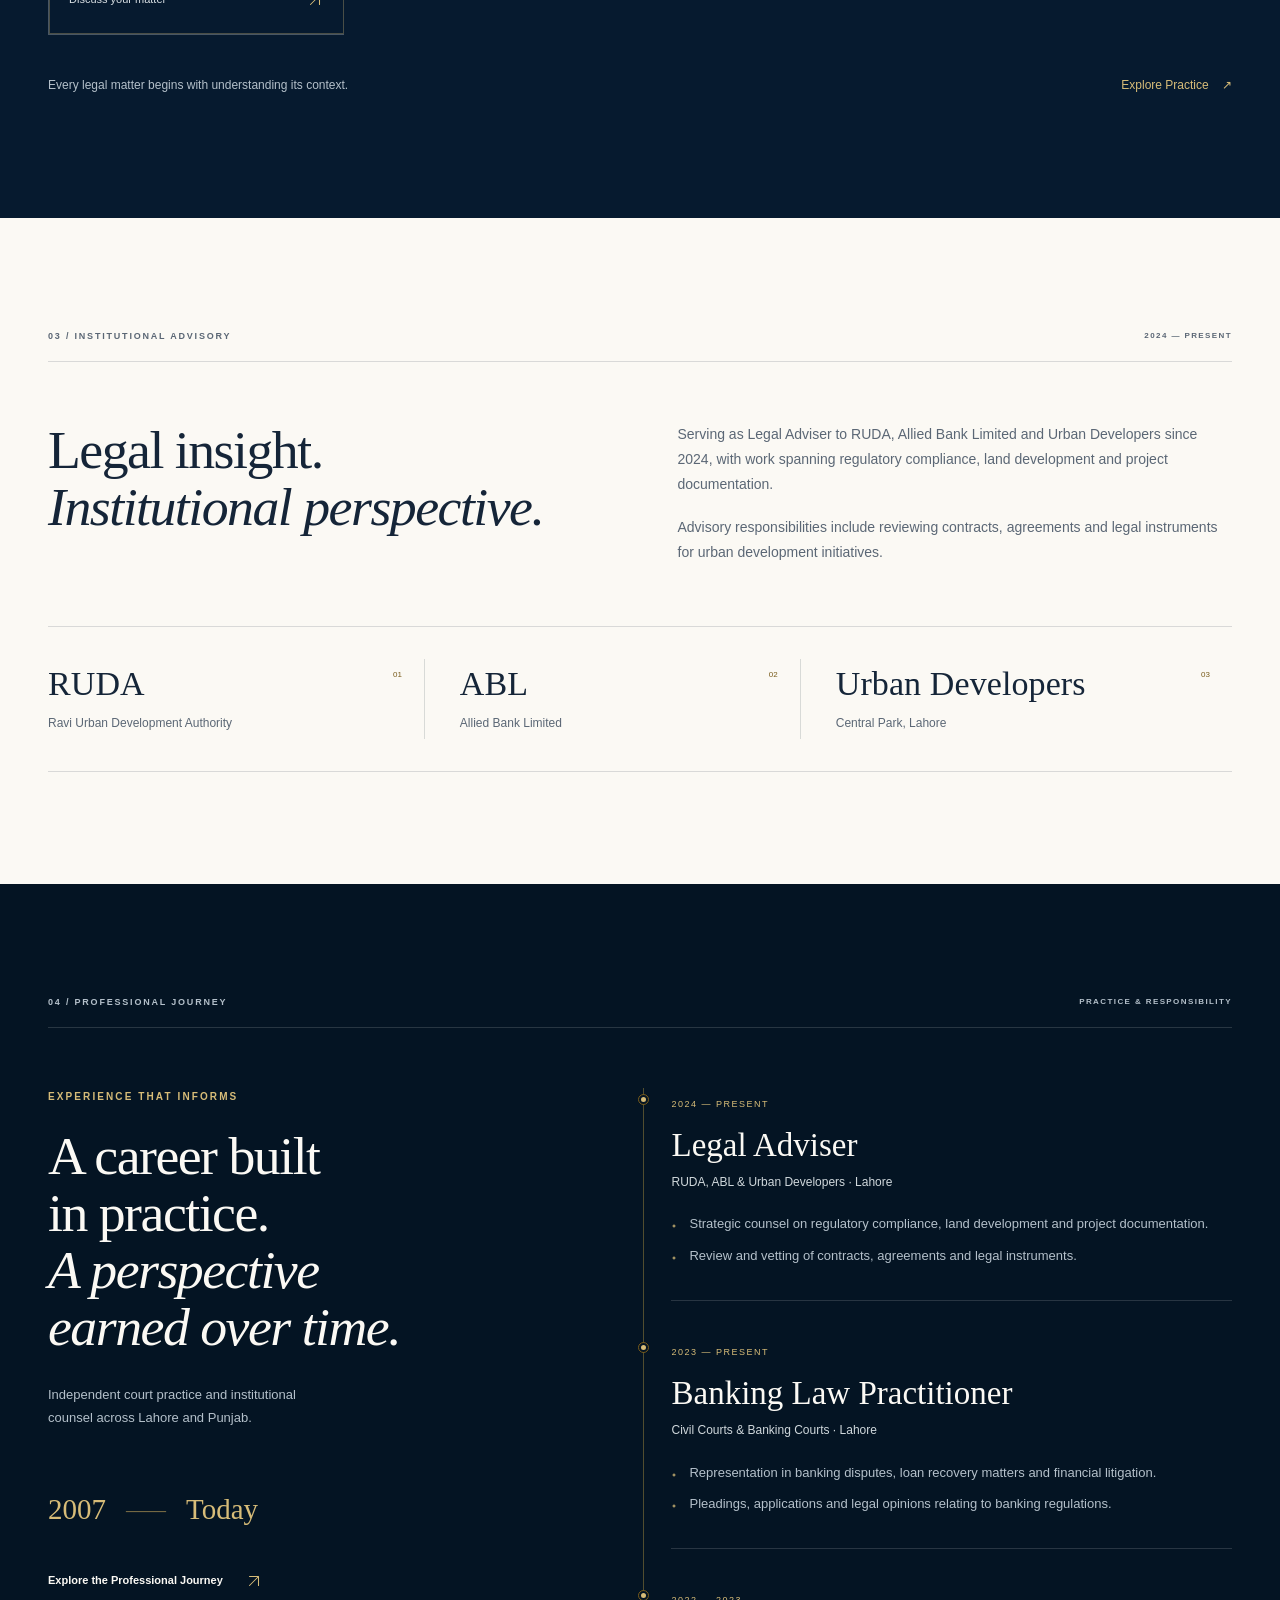
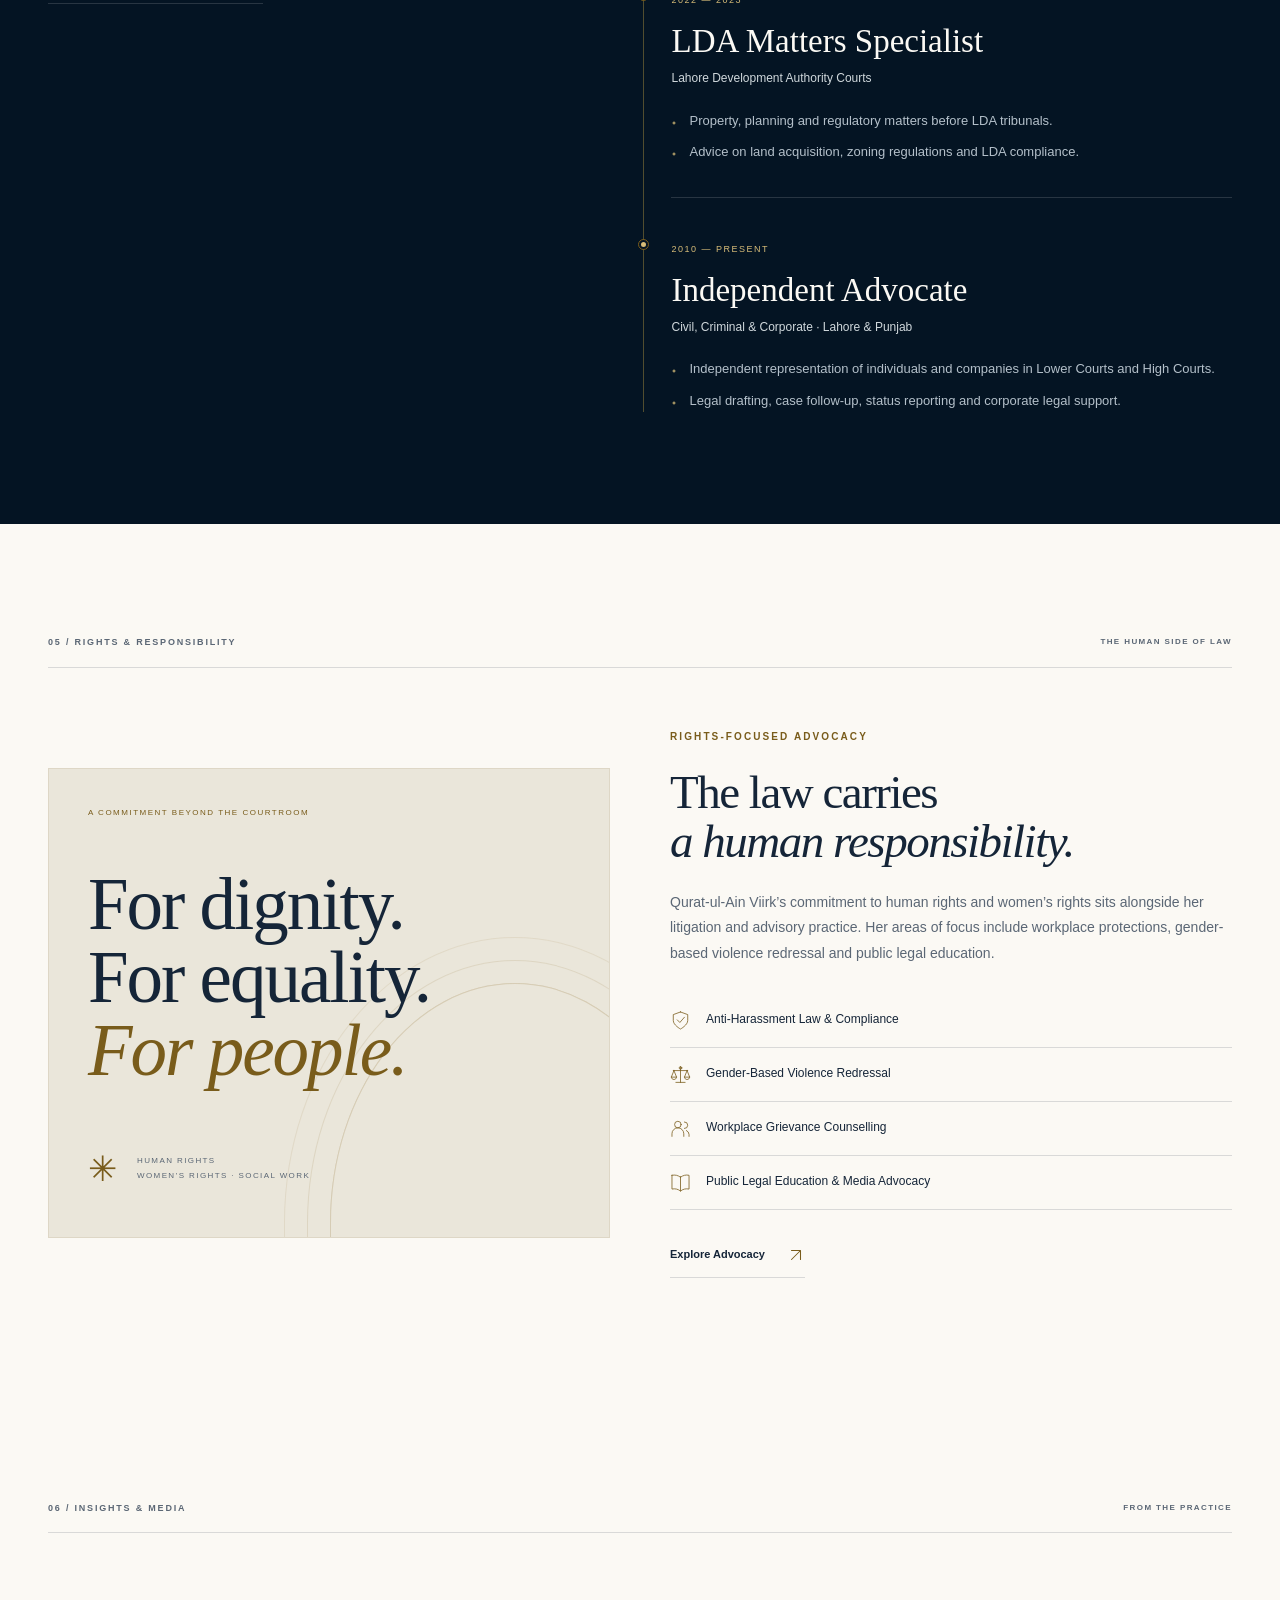
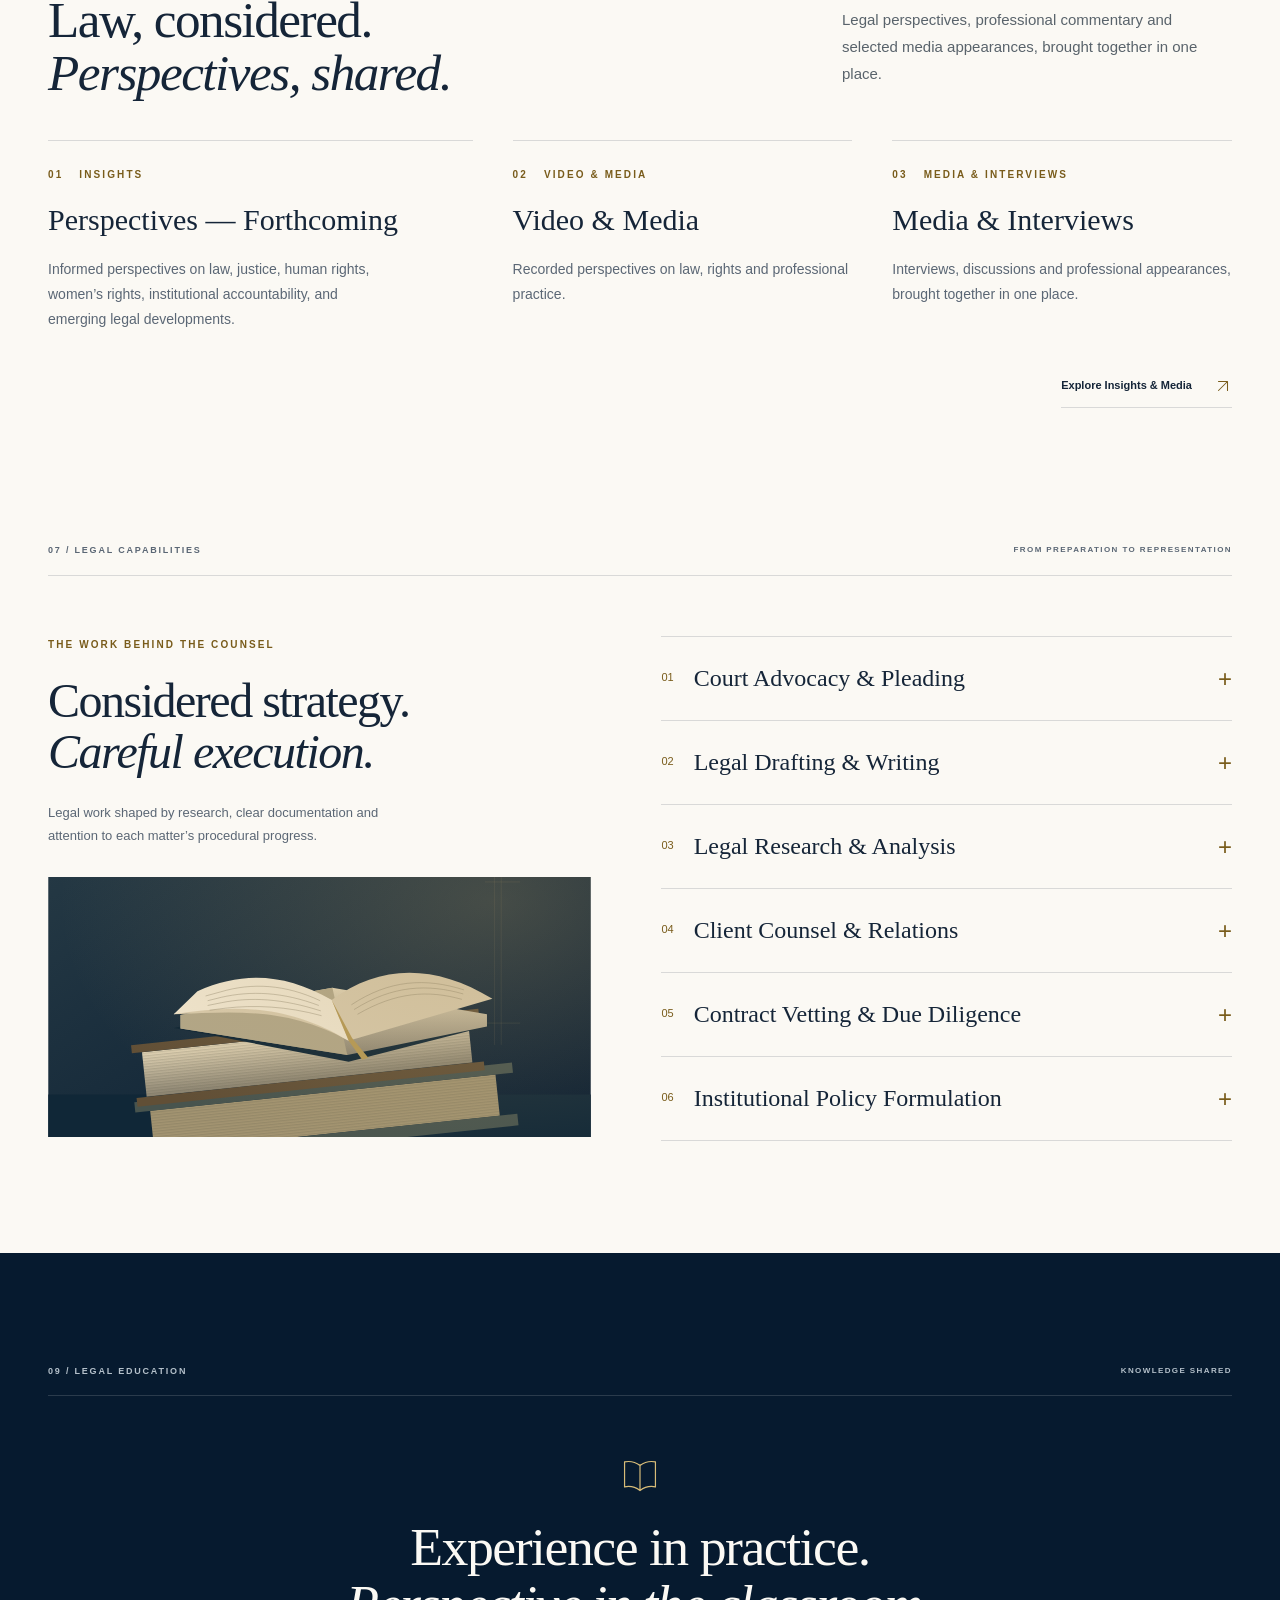
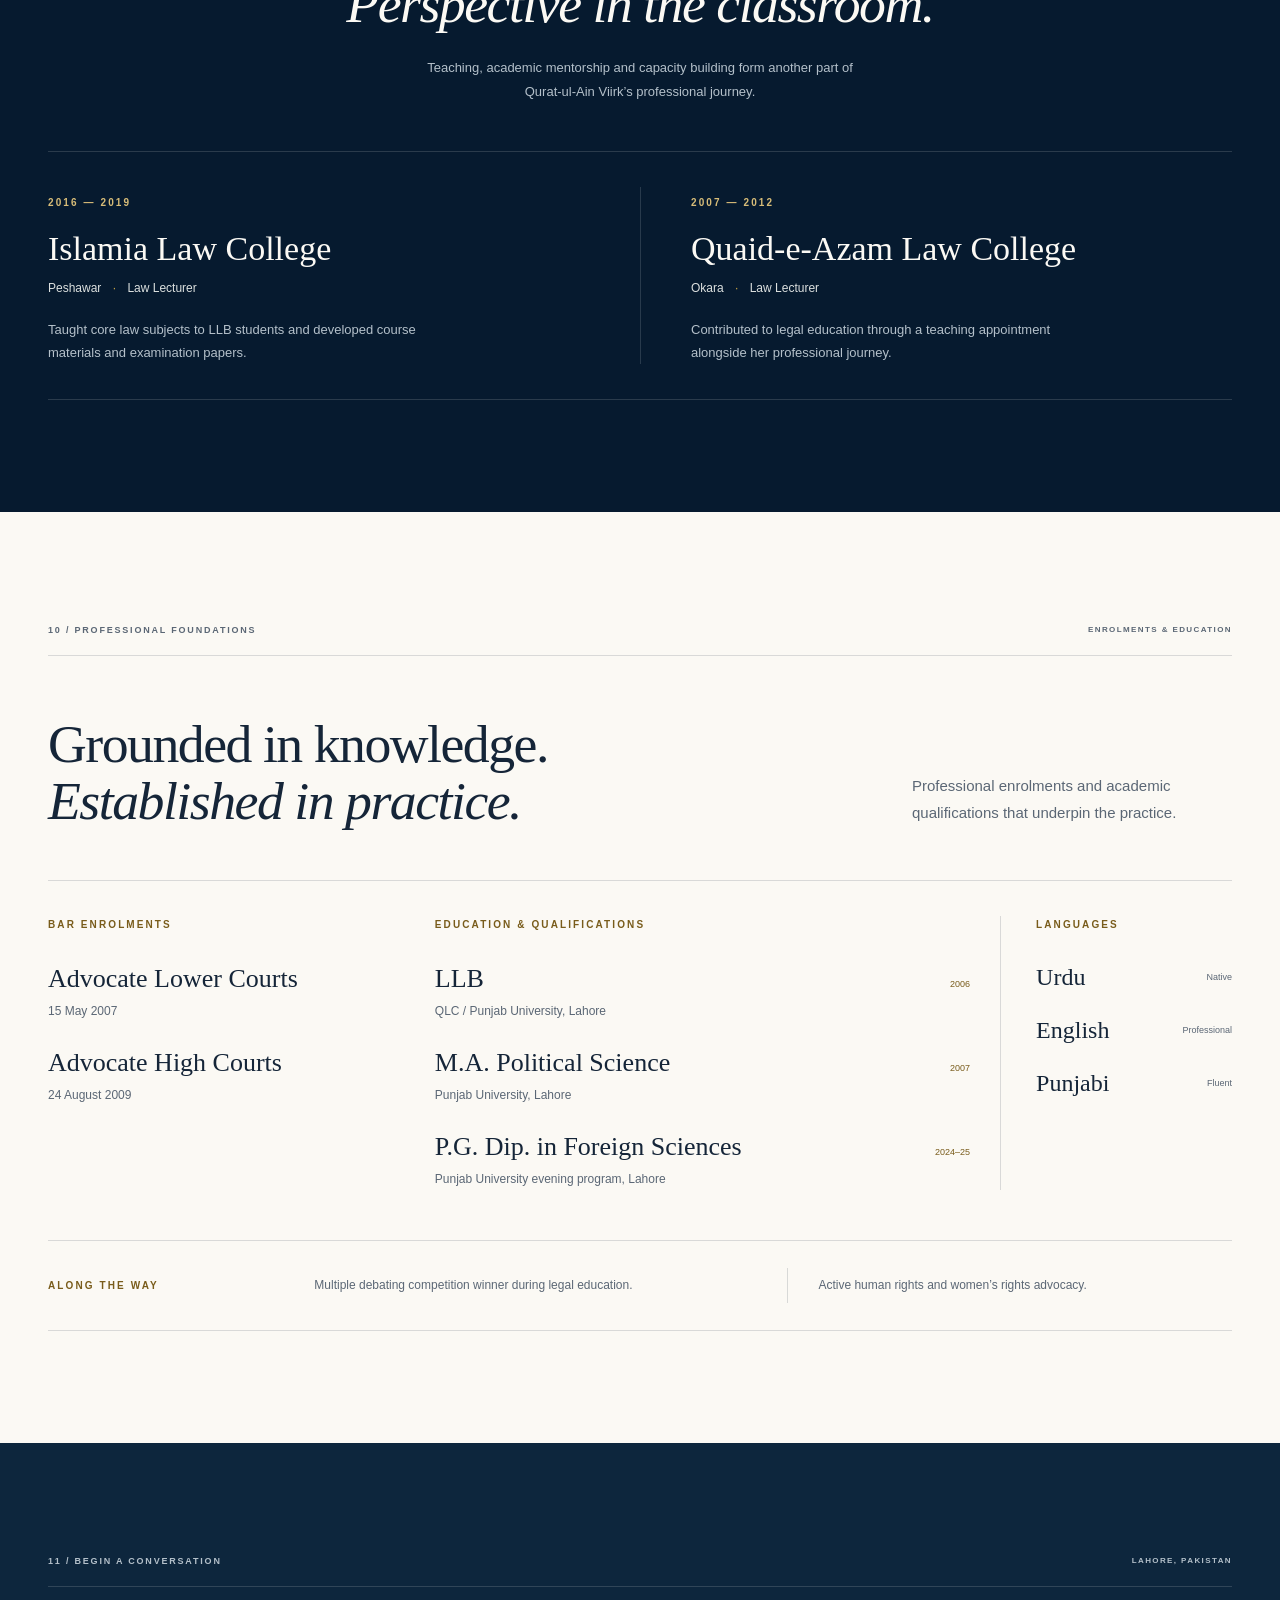
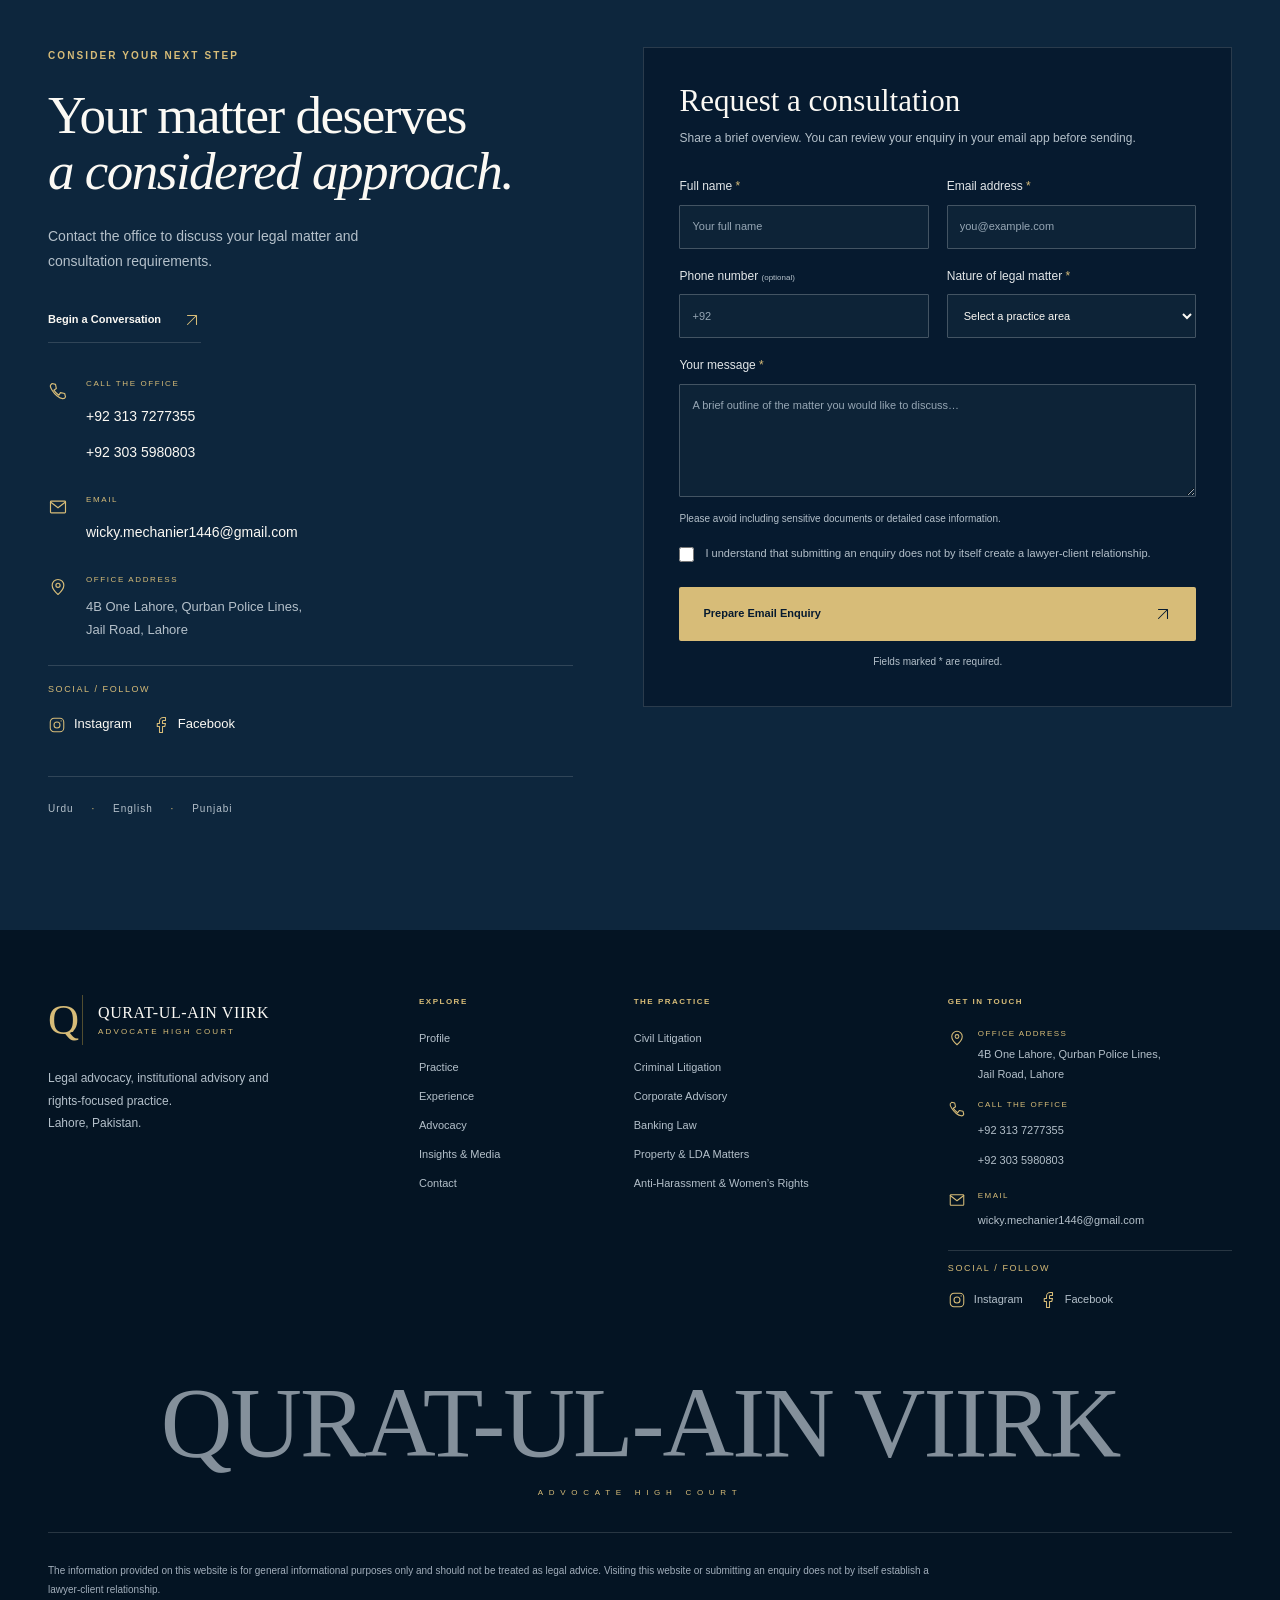
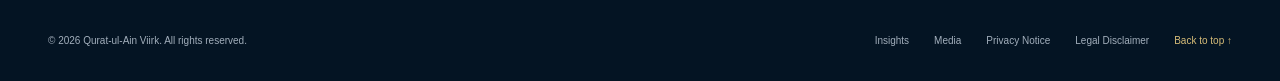
==== commit 14a905d4: "footer updation" ====
--- a/index.html
+++ b/index.html
@@ -963,26 +963,26 @@
               <a class="text-link light-link home-destination-link" href="contact.html">Begin a Conversation <svg class="icon" aria-hidden="true"><use href="#icon-arrow-up" /></svg></a>
               <address class="contact-details">
                 <div>
-                  <svg class="icon"><use href="#icon-phone" /></svg>
+                  <svg class="icon" aria-hidden="true" focusable="false"><use href="#icon-phone" /></svg>
                   <div>
                     <span class="contact-label">CALL THE OFFICE</span
-                    ><a href="tel:+923137277355">+92 313 7277355</a
-                    ><a href="tel:+923035980803">+92 303 5980803</a>
+                    ><a href="tel:+923137277355" aria-label="Call the office: +92 313 7277355">+92 313 7277355</a
+                    ><a href="tel:+923035980803" aria-label="Call the office: +92 303 5980803">+92 303 5980803</a>
                   </div>
                 </div>
                 <div>
-                  <svg class="icon"><use href="#icon-mail" /></svg>
+                  <svg class="icon" aria-hidden="true" focusable="false"><use href="#icon-mail" /></svg>
                   <div>
                     <span class="contact-label">EMAIL</span
                     ><a
                       class="email-address"
-                      href="mailto:wicky.mechanier1446@gmail.com"
+                      href="mailto:wicky.mechanier1446@gmail.com" aria-label="Email the office at wicky.mechanier1446@gmail.com"
                       >wicky.mechanier1446@gmail.com</a
                     >
                   </div>
                 </div>
                 <div>
-                  <svg class="icon"><use href="#icon-pin" /></svg>
+                  <svg class="icon" aria-hidden="true" focusable="false"><use href="#icon-pin" /></svg>
                   <div>
                     <span class="contact-label">OFFICE ADDRESS</span>
                     <p>
@@ -991,6 +991,13 @@
                   </div>
                 </div>
               </address>
+            <div class="contact-social">
+              <p class="contact-label">SOCIAL / FOLLOW</p>
+              <div class="contact-social-links">
+                <a href="https://www.instagram.com/qurat_ul_ain_virk?stkn=MXhzZXNoNTVzbmhyeA==" target="_blank" rel="noopener noreferrer" aria-label="Instagram (opens in a new tab)"><svg class="icon" viewBox="0 0 24 24" aria-hidden="true" focusable="false"><rect x="3" y="3" width="18" height="18" rx="5" /><circle cx="12" cy="12" r="4" /><circle cx="17.5" cy="6.5" r=".75" fill="currentColor" stroke="none" /></svg><span>Instagram</span></a>
+                <a href="https://www.facebook.com/quratulainviirk" target="_blank" rel="noopener noreferrer" aria-label="Facebook (opens in a new tab)"><svg class="icon" viewBox="0 0 24 24" aria-hidden="true" focusable="false"><path d="M18 2h-3a5 5 0 0 0-5 5v3H7v4h3v8h4v-8h3l1-4h-4V7a1 1 0 0 1 1-1h3Z" /></svg><span>Facebook</span></a>
+              </div>
+            </div>
               <span class="contact-language"
                 >Urdu <i>·</i> English <i>·</i> Punjabi</span
               >
@@ -1183,16 +1190,32 @@
           </div>
           <div class="footer-contact">
             <h2 class="eyebrow">GET IN TOUCH</h2>
-            <address>
-              4B One Lahore, Qurban Police Lines,<br />Jail Road, Lahore
-            </address>
-            <a href="tel:+923137277355">+92 313 7277355</a
-            ><a href="tel:+923035980803">+92 303 5980803</a
-            ><a
-              class="email-address"
-              href="mailto:wicky.mechanier1446@gmail.com"
-              >wicky.mechanier1446@gmail.com</a
-            >
+            <div class="footer-contact-stack">
+              <div class="contact-item">
+                <svg class="icon" aria-hidden="true" focusable="false"><use href="#icon-pin" /></svg>
+                <div><span class="contact-label">OFFICE ADDRESS</span><address>4B One Lahore, Qurban Police Lines,<br />Jail Road, Lahore</address></div>
+              </div>
+              <div class="contact-item">
+                <svg class="icon" aria-hidden="true" focusable="false"><use href="#icon-phone" /></svg>
+                <div><span class="contact-label">CALL THE OFFICE</span>
+                  <a href="tel:+923137277355" aria-label="Call the office: +92 313 7277355">+92 313 7277355</a>
+                  <a href="tel:+923035980803" aria-label="Call the office: +92 303 5980803">+92 303 5980803</a>
+                </div>
+              </div>
+              <div class="contact-item">
+                <svg class="icon" aria-hidden="true" focusable="false"><use href="#icon-mail" /></svg>
+                <div><span class="contact-label">EMAIL</span>
+                  <a class="email-address" href="mailto:wicky.mechanier1446@gmail.com" aria-label="Email the office at wicky.mechanier1446@gmail.com">wicky.mechanier1446@gmail.com</a>
+                </div>
+              </div>
+            </div>
+            <div class="contact-social">
+              <p class="contact-label">SOCIAL / FOLLOW</p>
+              <div class="contact-social-links">
+                <a href="https://www.instagram.com/qurat_ul_ain_virk?stkn=MXhzZXNoNTVzbmhyeA==" target="_blank" rel="noopener noreferrer" aria-label="Instagram (opens in a new tab)"><svg class="icon" viewBox="0 0 24 24" aria-hidden="true" focusable="false"><rect x="3" y="3" width="18" height="18" rx="5" /><circle cx="12" cy="12" r="4" /><circle cx="17.5" cy="6.5" r=".75" fill="currentColor" stroke="none" /></svg><span>Instagram</span></a>
+                <a href="https://www.facebook.com/quratulainviirk" target="_blank" rel="noopener noreferrer" aria-label="Facebook (opens in a new tab)"><svg class="icon" viewBox="0 0 24 24" aria-hidden="true" focusable="false"><path d="M18 2h-3a5 5 0 0 0-5 5v3H7v4h3v8h4v-8h3l1-4h-4V7a1 1 0 0 1 1-1h3Z" /></svg><span>Facebook</span></a>
+              </div>
+            </div>
           </div>
         </div>
         <div class="footer-signature" aria-hidden="true">
--- a/style.css
+++ b/style.css
@@ -3277,6 +3277,48 @@
     padding-top: 40px;
   }
 }
+/* Contact information and social links: shared across light and dark sections. */
+.contact-details > div > div { min-width: 0; }
+.contact-details a[href^="tel:"],
+.contact-details a[href^="mailto:"] { display: flex; align-items: center; min-height: 36px; transition: color .18s ease; }
+.contact-details .icon, .contact-item .icon, .contact-social .icon { stroke-linecap: round; stroke-linejoin: round; }
+.footer-contact-stack { display: grid; gap: 14px; min-width: 0; }
+.footer-contact .contact-item { display: grid; grid-template-columns: 18px minmax(0, 1fr); gap: 12px; color: var(--light-muted); font-size: 11px; line-height: 1.8; }
+.footer-contact .contact-item > .icon { width: 18px; height: 18px; margin-top: 1px; color: var(--gold-light); }
+.footer-contact .contact-item > div { min-width: 0; }
+.footer-contact .contact-label { font-size: 8px; line-height: 1.6; letter-spacing: 1.4px; margin-bottom: 4px; }
+.footer-contact .contact-item a { display: flex; align-items: center; min-height: 30px; width: fit-content; max-width: 100%; transition: color .18s ease; }
+.contact-social { --contact-accent: var(--gold-dark); --contact-rule: var(--line); margin-top: 24px; padding-top: 16px; border-top: 1px solid var(--contact-rule); }
+.dark .contact-social { --contact-accent: var(--gold-light); --contact-rule: var(--dark-line); }
+.contact-social > .contact-label { color: var(--contact-accent); font-size: 9px; line-height: 1.7; letter-spacing: 1.6px; margin-bottom: 5px; }
+.contact-office .contact-social > .contact-label { font-size: 10px; }
+.contact-office .contact-social { border-top: 0; padding-top: 0; }
+.contact-social-links { display: flex; flex-wrap: wrap; gap: 0 20px; }
+.contact-social-links a { display: inline-flex; align-items: center; gap: 8px; min-height: 44px; max-width: 100%; font-size: 13px; line-height: 1.6; transition: color .18s ease; text-underline-offset: 4px; }
+.contact-social-links .icon { width: 18px; height: 18px; color: var(--contact-accent); }
+.contact-social-links a:hover { color: var(--contact-accent); text-decoration: underline; text-decoration-thickness: 1px; }
+.footer-contact .contact-social { margin-top: 14px; padding-top: 10px; }
+.footer-contact .contact-social-links { gap: 0 16px; }
+.footer-contact .contact-social-links a { min-height: 36px; font-size: 11px; color: var(--light-muted); }
+.footer-contact .contact-social-links a:hover { color: var(--gold-light); }
+.contact-details a:focus-visible, .footer-contact a:focus-visible, .contact-social a:focus-visible { outline: 2px solid var(--gold-dark); outline-offset: 3px; }
+.dark .contact-details a:focus-visible, .dark .footer-contact a:focus-visible, .dark .contact-social a:focus-visible { outline-color: var(--gold-light); }
+@media (max-width: 1100px) {
+  .footer-contact > .footer-contact-stack { grid-column: 1 / -1; grid-template-columns: 1.1fr .8fr 1.1fr; gap: 24px 30px; }
+  .footer-contact > .contact-social { grid-column: 1 / -1; }
+  .footer-contact .contact-item a, .footer-contact .contact-social-links a,
+  .contact-details > div a[href^="tel:"], .contact-details > div a[href^="mailto:"] { min-height: 44px; }
+}
+@media (max-width: 700px) {
+  .footer-contact > .footer-contact-stack { grid-template-columns: minmax(0, 1fr); gap: 18px; }
+  .footer-contact .contact-item { font-size: 12px; }
+  .footer-contact .contact-social-links a { font-size: 12px; }
+}
+@media (prefers-reduced-motion: reduce) {
+  .contact-details a[href], .footer-contact .contact-item a, .contact-social-links a { transition: none; }
+}
+
+
 @media print {
   .site-header,
   .mobile-menu,
